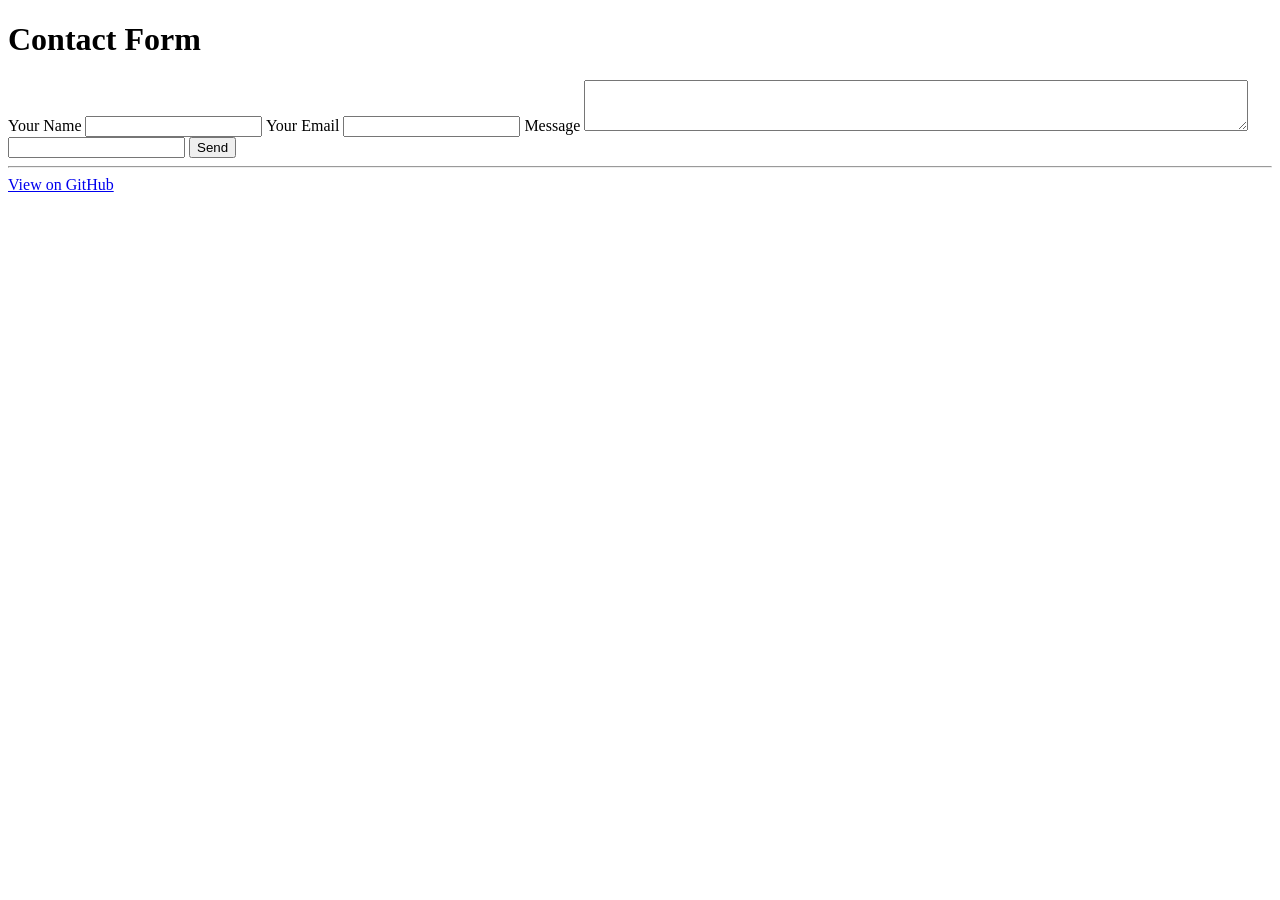
==== www/index.html @ c46f7b31 "Uploaded initial files" ====
<!DOCTYPE html>
<html lang=en>
<meta charset=utf-8>

<meta name=viewport content="width=device-width">

<title>Contact Form</title>

<link rel=stylesheet type=text/css href=/style.css>

<header>
  <h1>Contact Form</h1>
</header>

<main>
  <form autocomplete=off method=post action=/api/send-message>
    <label for=name>Your Name</label>
    <input type=text id=name name=name autocomplete=off>

    <label for=address>Your Email</label>
    <input type=text id=address name=email autocomplete=off>

    <label for=message>Message</label>
    <textarea id=message name=message autocomplete=off cols=80 rows=3></textarea>

    <input type=text id=email name=email autocomplete=one-time-code>

    <button>Send</button>
  </form>
  <hr>
</main>

<footer>
  <a href=https://github.com/jb-23/azure-swa-contact-form>View on GitHub</a>
</footer>
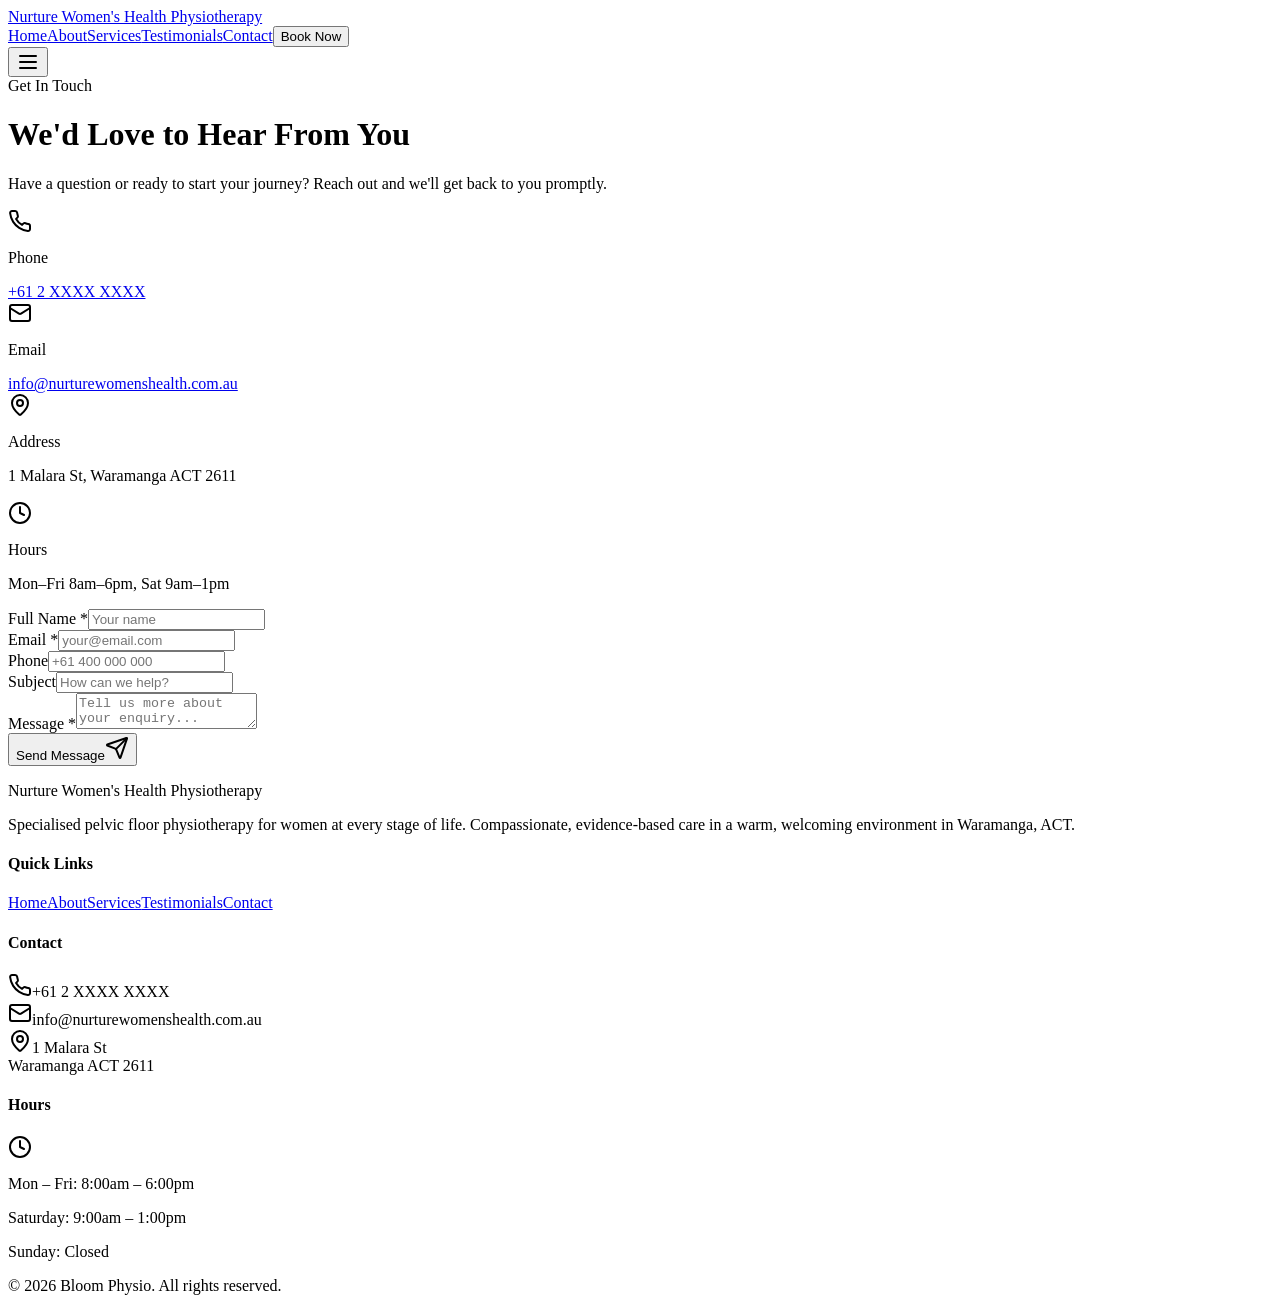
==== commit 2b153e6f: "Added new css" ====
--- a/www/index.html
+++ b/www/index.html
@@ -1,35 +1,282 @@
-<!DOCTYPE html>
-<html lang=en>
-<meta charset=utf-8>
-
-<meta name=viewport content="width=device-width">
-
-<title>Contact Form</title>
-
-<link rel=stylesheet type=text/css href=/style.css>
-
-<header>
-  <h1>Contact Form</h1>
-</header>
-
-<main>
-  <form autocomplete=off method=post action=/api/send-message>
-    <label for=name>Your Name</label>
-    <input type=text id=name name=name autocomplete=off>
-
-    <label for=address>Your Email</label>
-    <input type=text id=address name=email autocomplete=off>
-
-    <label for=message>Message</label>
-    <textarea id=message name=message autocomplete=off cols=80 rows=3></textarea>
-
-    <input type=text id=email name=email autocomplete=one-time-code>
-
-    <button>Send</button>
-  </form>
-  <hr>
-</main>
-
-<footer>
-  <a href=https://github.com/jb-23/azure-swa-contact-form>View on GitHub</a>
-</footer>
+<html lang="en">
+
+<head>
+    <meta charset="utf-8">    
+    <title>
+        Contact | Nurture Womens Health Physiotherapy
+    </title>
+    <meta content="Empowering women through specialized pelvic floor rehabilitation and holistic wellness care."
+        name="description">
+    <meta content="Empowering women through specialized pelvic floor rehabilitation and holistic wellness care."
+        name="description">
+    <meta content="Nurture Womens Health Physiotherapy">
+    <meta content="Empowering women through specialized pelvic floor rehabilitation and holistic wellness care.">        
+    <meta content="Nurture Womens Health Physiotherapy">
+    <meta content="Nurture Womens Health Physiotherapy">
+    <meta content="Empowering women through specialized pelvic floor rehabilitation and holistic wellness care." name="twitter:description">    
+    <meta content="summary_large_image" name="twitter:card">
+    <meta content="https://www.nurturewomenshealth.com.au" name="twitter:url">
+    <meta content="yes" name="mobile-web-app-capable">
+    <meta content="black" name="apple-mobile-web-app-status-bar-style">
+    <meta content="Nurture Womens Health Physiotherapy" name="apple-mobile-web-app-title">
+    <link href="assets/css/style.css" rel="stylesheet">
+</head>
+
+<body>
+    <div id="root">
+        <div class="min-h-screen flex flex-col">
+            <nav class="fixed top-0 left-0 right-0 z-50 bg-background/80 backdrop-blur-lg border-b border-border/50">
+                <div class="max-w-7xl mx-auto px-6 lg:px-8">
+                    <div class="flex items-center justify-between h-16 lg:h-20"><a class="flex items-center gap-2"
+                            href="index.html">
+                            <div class="w-8 h-8 rounded-full bg-primary/20 flex items-center justify-center">
+                                <div class="w-4 h-4 rounded-full bg-primary"></div>
+                            </div><span class="font-playfair text-xl font-semibold text-foreground">Nurture Women's
+                                Health Physiotherapy</span>
+                        </a>
+                        <div class="hidden lg:flex items-center gap-8"><a
+                                class="text-sm font-medium transition-colors hover:text-primary text-muted-foreground"
+                                href="index.html">Home</a><a
+                                class="text-sm font-medium transition-colors hover:text-primary text-muted-foreground"
+                                href="About.html">About</a><a
+                                class="text-sm font-medium transition-colors hover:text-primary text-muted-foreground"
+                                href="Services.html">Services</a><a
+                                class="text-sm font-medium transition-colors hover:text-primary text-muted-foreground"
+                                href="Testimonials.html">Testimonials</a><a
+                                class="text-sm font-medium transition-colors hover:text-primary text-muted-foreground"
+                                href="Contact.html">Contact</a><a href="BookAppointment.html"><button
+                                    class="inline-flex items-center justify-center gap-2 whitespace-nowrap text-sm font-medium transition-colors focus-visible:outline-none focus-visible:ring-1 focus-visible:ring-ring disabled:pointer-events-none disabled:opacity-50 [&amp;_svg]:pointer-events-none [&amp;_svg]:size-4 [&amp;_svg]:shrink-0 shadow h-9 py-2 bg-primary hover:bg-primary/90 text-primary-foreground rounded-full px-6">Book
+                                    Now</button></a></div><button class="lg:hidden p-2 text-foreground"><svg
+                                xmlns="http://www.w3.org/2000/svg" width="24" height="24" viewBox="0 0 24 24"
+                                fill="none" stroke="currentColor" stroke-width="2" stroke-linecap="round"
+                                stroke-linejoin="round" class="lucide lucide-menu w-5 h-5">
+                                <line x1="4" x2="20" y1="12" y2="12"></line>
+                                <line x1="4" x2="20" y1="6" y2="6"></line>
+                                <line x1="4" x2="20" y1="18" y2="18"></line>
+                            </svg></button>
+                    </div>
+                </div>
+            </nav>
+            <main class="flex-1 pt-16 lg:pt-20">
+                <div class="py-20 lg:py-28">
+                    <div class="max-w-7xl mx-auto px-6 lg:px-8">
+                        <div class="text-center mb-16 max-w-2xl mx-auto" style="opacity: 1; transform: none;"><span
+                                class="text-primary text-sm font-medium tracking-wider uppercase">Get In Touch</span>
+                            <h1 class="font-playfair text-3xl lg:text-5xl font-semibold text-foreground mt-3 mb-4">We'd
+                                Love to Hear From You</h1>
+                            <p class="text-muted-foreground text-lg">Have a question or ready to start your journey?
+                                Reach out and we'll get back to you promptly.</p>
+                        </div>
+                        <div class="grid grid-cols-1 lg:grid-cols-5 gap-12">
+                            <div class="lg:col-span-2 space-y-6" style="opacity: 1; transform: none;">
+                                <div class="flex items-start gap-4 p-4 rounded-xl bg-card border border-border/50">
+                                    <div
+                                        class="w-10 h-10 rounded-lg bg-primary/10 flex items-center justify-center shrink-0">
+                                        <svg xmlns="http://www.w3.org/2000/svg" width="24" height="24"
+                                            viewBox="0 0 24 24" fill="none" stroke="currentColor" stroke-width="2"
+                                            stroke-linecap="round" stroke-linejoin="round"
+                                            class="lucide lucide-phone w-5 h-5 text-primary">
+                                            <path
+                                                d="M22 16.92v3a2 2 0 0 1-2.18 2 19.79 19.79 0 0 1-8.63-3.07 19.5 19.5 0 0 1-6-6 19.79 19.79 0 0 1-3.07-8.67A2 2 0 0 1 4.11 2h3a2 2 0 0 1 2 1.72 12.84 12.84 0 0 0 .7 2.81 2 2 0 0 1-.45 2.11L8.09 9.91a16 16 0 0 0 6 6l1.27-1.27a2 2 0 0 1 2.11-.45 12.84 12.84 0 0 0 2.81.7A2 2 0 0 1 22 16.92z">
+                                            </path>
+                                        </svg></div>
+                                    <div>
+                                        <p class="text-sm font-medium text-foreground">Phone</p><a
+                                            href="tel:+612XXXXXXXX"
+                                            class="text-sm text-muted-foreground hover:text-primary transition-colors">+61
+                                            2 XXXX XXXX</a>
+                                    </div>
+                                </div>
+                                <div class="flex items-start gap-4 p-4 rounded-xl bg-card border border-border/50">
+                                    <div
+                                        class="w-10 h-10 rounded-lg bg-primary/10 flex items-center justify-center shrink-0">
+                                        <svg xmlns="http://www.w3.org/2000/svg" width="24" height="24"
+                                            viewBox="0 0 24 24" fill="none" stroke="currentColor" stroke-width="2"
+                                            stroke-linecap="round" stroke-linejoin="round"
+                                            class="lucide lucide-mail w-5 h-5 text-primary">
+                                            <rect width="20" height="16" x="2" y="4" rx="2"></rect>
+                                            <path d="m22 7-8.97 5.7a1.94 1.94 0 0 1-2.06 0L2 7"></path>
+                                        </svg></div>
+                                    <div>
+                                        <p class="text-sm font-medium text-foreground">Email</p><a
+                                            href="mailto:info@nurturewomenshealth.com.au"
+                                            class="text-sm text-muted-foreground hover:text-primary transition-colors">info@nurturewomenshealth.com.au</a>
+                                    </div>
+                                </div>
+                                <div class="flex items-start gap-4 p-4 rounded-xl bg-card border border-border/50">
+                                    <div
+                                        class="w-10 h-10 rounded-lg bg-primary/10 flex items-center justify-center shrink-0">
+                                        <svg xmlns="http://www.w3.org/2000/svg" width="24" height="24"
+                                            viewBox="0 0 24 24" fill="none" stroke="currentColor" stroke-width="2"
+                                            stroke-linecap="round" stroke-linejoin="round"
+                                            class="lucide lucide-map-pin w-5 h-5 text-primary">
+                                            <path
+                                                d="M20 10c0 4.993-5.539 10.193-7.399 11.799a1 1 0 0 1-1.202 0C9.539 20.193 4 14.993 4 10a8 8 0 0 1 16 0">
+                                            </path>
+                                            <circle cx="12" cy="10" r="3"></circle>
+                                        </svg></div>
+                                    <div>
+                                        <p class="text-sm font-medium text-foreground">Address</p>
+                                        <p class="text-sm text-muted-foreground">1 Malara St, Waramanga ACT 2611</p>
+                                    </div>
+                                </div>
+                                <div class="flex items-start gap-4 p-4 rounded-xl bg-card border border-border/50">
+                                    <div
+                                        class="w-10 h-10 rounded-lg bg-primary/10 flex items-center justify-center shrink-0">
+                                        <svg xmlns="http://www.w3.org/2000/svg" width="24" height="24"
+                                            viewBox="0 0 24 24" fill="none" stroke="currentColor" stroke-width="2"
+                                            stroke-linecap="round" stroke-linejoin="round"
+                                            class="lucide lucide-clock w-5 h-5 text-primary">
+                                            <circle cx="12" cy="12" r="10"></circle>
+                                            <polyline points="12 6 12 12 16 14"></polyline>
+                                        </svg></div>
+                                    <div>
+                                        <p class="text-sm font-medium text-foreground">Hours</p>
+                                        <p class="text-sm text-muted-foreground">Mon–Fri 8am–6pm, Sat 9am–1pm</p>
+                                    </div>
+                                </div>
+                            </div>
+                            <div class="lg:col-span-3" style="opacity: 1; transform: none;">
+                                <form method=post action=/api/send-message class="bg-card rounded-2xl p-8 lg:p-10 border border-border/50 shadow-sm space-y-6">
+                                    <div class="grid grid-cols-1 md:grid-cols-2 gap-6">
+                                        <div class="space-y-2"><label
+                                                class="text-sm font-medium leading-none peer-disabled:cursor-not-allowed peer-disabled:opacity-70"
+                                                for="name">Full Name *</label><input
+                                                class="flex h-9 w-full rounded-md border border-input bg-transparent px-3 py-1 text-base shadow-sm transition-colors file:border-0 file:bg-transparent file:text-sm file:font-medium file:text-foreground placeholder:text-muted-foreground focus-visible:outline-none focus-visible:ring-1 focus-visible:ring-ring disabled:cursor-not-allowed disabled:opacity-50 md:text-sm"
+                                                id="name" placeholder="Your name" required="" value=""></div>
+                                        <div class="space-y-2"><label
+                                                class="text-sm font-medium leading-none peer-disabled:cursor-not-allowed peer-disabled:opacity-70"
+                                                for="email">Email *</label><input type="email"
+                                                class="flex h-9 w-full rounded-md border border-input bg-transparent px-3 py-1 text-base shadow-sm transition-colors file:border-0 file:bg-transparent file:text-sm file:font-medium file:text-foreground placeholder:text-muted-foreground focus-visible:outline-none focus-visible:ring-1 focus-visible:ring-ring disabled:cursor-not-allowed disabled:opacity-50 md:text-sm"
+                                                id="email" placeholder="your@email.com" required="" value=""></div>
+                                        <div class="space-y-2"><label
+                                                class="text-sm font-medium leading-none peer-disabled:cursor-not-allowed peer-disabled:opacity-70"
+                                                for="phone">Phone</label><input type="tel"
+                                                class="flex h-9 w-full rounded-md border border-input bg-transparent px-3 py-1 text-base shadow-sm transition-colors file:border-0 file:bg-transparent file:text-sm file:font-medium file:text-foreground placeholder:text-muted-foreground focus-visible:outline-none focus-visible:ring-1 focus-visible:ring-ring disabled:cursor-not-allowed disabled:opacity-50 md:text-sm"
+                                                id="phone" placeholder="+61 400 000 000" value=""></div>
+                                        <div class="space-y-2"><label
+                                                class="text-sm font-medium leading-none peer-disabled:cursor-not-allowed peer-disabled:opacity-70"
+                                                for="subject">Subject</label><input
+                                                class="flex h-9 w-full rounded-md border border-input bg-transparent px-3 py-1 text-base shadow-sm transition-colors file:border-0 file:bg-transparent file:text-sm file:font-medium file:text-foreground placeholder:text-muted-foreground focus-visible:outline-none focus-visible:ring-1 focus-visible:ring-ring disabled:cursor-not-allowed disabled:opacity-50 md:text-sm"
+                                                id="subject" placeholder="How can we help?" value=""></div>
+                                    </div>
+                                    <div class="space-y-2"><label
+                                            class="text-sm font-medium leading-none peer-disabled:cursor-not-allowed peer-disabled:opacity-70"
+                                            for="message">Message *</label><textarea
+                                            class="flex min-h-[60px] w-full rounded-md border border-input bg-transparent px-3 py-2 text-base shadow-sm placeholder:text-muted-foreground focus-visible:outline-none focus-visible:ring-1 focus-visible:ring-ring disabled:cursor-not-allowed disabled:opacity-50 md:text-sm h-32"
+                                            id="message" placeholder="Tell us more about your enquiry..."
+                                            required=""></textarea></div><button
+                                        class="inline-flex items-center justify-center whitespace-nowrap text-sm font-medium transition-colors focus-visible:outline-none focus-visible:ring-1 focus-visible:ring-ring disabled:pointer-events-none disabled:opacity-50 [&amp;_svg]:pointer-events-none [&amp;_svg]:size-4 [&amp;_svg]:shrink-0 shadow h-10 px-8 w-full bg-primary hover:bg-primary/90 text-primary-foreground rounded-full gap-2"
+                                        type="submit">Send Message<svg xmlns="http://www.w3.org/2000/svg" width="24"
+                                            height="24" viewBox="0 0 24 24" fill="none" stroke="currentColor"
+                                            stroke-width="2" stroke-linecap="round" stroke-linejoin="round"
+                                            class="lucide lucide-send w-4 h-4">
+                                            <path
+                                                d="M14.536 21.686a.5.5 0 0 0 .937-.024l6.5-19a.496.496 0 0 0-.635-.635l-19 6.5a.5.5 0 0 0-.024.937l7.93 3.18a2 2 0 0 1 1.112 1.11z">
+                                            </path>
+                                            <path d="m21.854 2.147-10.94 10.939"></path>
+                                        </svg></button>
+                                </form>
+                            </div>
+                        </div>
+                    </div>
+                </div>
+                <script src="app.js"></script>
+            </main>
+            <footer class="bg-foreground text-background">
+                <div class="max-w-7xl mx-auto px-6 lg:px-8 py-16">
+                    <div class="grid grid-cols-1 md:grid-cols-2 lg:grid-cols-4 gap-10">
+                        <div>
+                            <div class="flex items-center gap-2 mb-4">
+                                <div class="w-8 h-8 rounded-full bg-primary/30 flex items-center justify-center">
+                                    <div class="w-4 h-4 rounded-full bg-primary"></div>
+                                </div><span class="font-playfair text-xl font-semibold">Nurture Women's Health
+                                    Physiotherapy</span>
+                            </div>
+                            <p class="text-background/60 text-sm leading-relaxed">Specialised pelvic floor physiotherapy
+                                for women at every stage of life. Compassionate, evidence-based care in a warm,
+                                welcoming environment in Waramanga, ACT.</p>
+                        </div>
+                        <div>
+                            <h4 class="font-semibold mb-4 text-sm uppercase tracking-wider">Quick Links</h4>
+                            <div class="space-y-2"><a
+                                    class="block text-sm text-background/60 hover:text-primary transition-colors"
+                                    href="index.html">Home</a><a
+                                    class="block text-sm text-background/60 hover:text-primary transition-colors"
+                                    href="About.html">About</a><a
+                                    class="block text-sm text-background/60 hover:text-primary transition-colors"
+                                    href="Services.html">Services</a><a
+                                    class="block text-sm text-background/60 hover:text-primary transition-colors"
+                                    href="Testimonials.html">Testimonials</a><a
+                                    class="block text-sm text-background/60 hover:text-primary transition-colors"
+                                    href="Contact.html">Contact</a></div>
+                        </div>
+                        <div>
+                            <h4 class="font-semibold mb-4 text-sm uppercase tracking-wider">Contact</h4>
+                            <div class="space-y-3">
+                                <div class="flex items-start gap-3"><svg xmlns="http://www.w3.org/2000/svg" width="24"
+                                        height="24" viewBox="0 0 24 24" fill="none" stroke="currentColor"
+                                        stroke-width="2" stroke-linecap="round" stroke-linejoin="round"
+                                        class="lucide lucide-phone w-4 h-4 text-primary mt-0.5">
+                                        <path
+                                            d="M22 16.92v3a2 2 0 0 1-2.18 2 19.79 19.79 0 0 1-8.63-3.07 19.5 19.5 0 0 1-6-6 19.79 19.79 0 0 1-3.07-8.67A2 2 0 0 1 4.11 2h3a2 2 0 0 1 2 1.72 12.84 12.84 0 0 0 .7 2.81 2 2 0 0 1-.45 2.11L8.09 9.91a16 16 0 0 0 6 6l1.27-1.27a2 2 0 0 1 2.11-.45 12.84 12.84 0 0 0 2.81.7A2 2 0 0 1 22 16.92z">
+                                        </path>
+                                    </svg><span class="text-sm text-background/60">+61 2 XXXX XXXX</span></div>
+                                <div class="flex items-start gap-3"><svg xmlns="http://www.w3.org/2000/svg" width="24"
+                                        height="24" viewBox="0 0 24 24" fill="none" stroke="currentColor"
+                                        stroke-width="2" stroke-linecap="round" stroke-linejoin="round"
+                                        class="lucide lucide-mail w-4 h-4 text-primary mt-0.5">
+                                        <rect width="20" height="16" x="2" y="4" rx="2"></rect>
+                                        <path d="m22 7-8.97 5.7a1.94 1.94 0 0 1-2.06 0L2 7"></path>
+                                    </svg><span
+                                        class="text-sm text-background/60">info@nurturewomenshealth.com.au</span></div>
+                                <div class="flex items-start gap-3"><svg xmlns="http://www.w3.org/2000/svg" width="24"
+                                        height="24" viewBox="0 0 24 24" fill="none" stroke="currentColor"
+                                        stroke-width="2" stroke-linecap="round" stroke-linejoin="round"
+                                        class="lucide lucide-map-pin w-4 h-4 text-primary mt-0.5">
+                                        <path
+                                            d="M20 10c0 4.993-5.539 10.193-7.399 11.799a1 1 0 0 1-1.202 0C9.539 20.193 4 14.993 4 10a8 8 0 0 1 16 0">
+                                        </path>
+                                        <circle cx="12" cy="10" r="3"></circle>
+                                    </svg><span class="text-sm text-background/60">1 Malara St<br>Waramanga ACT
+                                        2611</span></div>
+                            </div>
+                        </div>
+                        <div>
+                            <h4 class="font-semibold mb-4 text-sm uppercase tracking-wider">Hours</h4>
+                            <div class="space-y-2">
+                                <div class="flex items-start gap-3"><svg xmlns="http://www.w3.org/2000/svg" width="24"
+                                        height="24" viewBox="0 0 24 24" fill="none" stroke="currentColor"
+                                        stroke-width="2" stroke-linecap="round" stroke-linejoin="round"
+                                        class="lucide lucide-clock w-4 h-4 text-primary mt-0.5">
+                                        <circle cx="12" cy="12" r="10"></circle>
+                                        <polyline points="12 6 12 12 16 14"></polyline>
+                                    </svg>
+                                    <div class="text-sm text-background/60">
+                                        <p>Mon – Fri: 8:00am – 6:00pm</p>
+                                        <p>Saturday: 9:00am – 1:00pm</p>
+                                        <p>Sunday: Closed</p>
+                                    </div>
+                                </div>
+                            </div>
+                        </div>
+                    </div>
+                    <div class="border-t border-background/10 mt-12 pt-8 text-center">
+                        <p class="text-sm text-background/40">© 2026 Bloom Physio. All rights reserved.</p>
+                    </div>
+                </div>
+            </footer>
+        </div>
+        <div
+            class="fixed top-0 z-[100] flex max-h-screen w-full flex-col-reverse p-4 sm:bottom-0 sm:right-0 sm:top-auto sm:flex-col md:max-w-[420px]">
+            <div
+                class="fixed top-0 z-[100] flex max-h-screen w-full flex-col-reverse p-4 sm:bottom-0 sm:right-0 sm:top-auto sm:flex-col md:max-w-[420px]">
+            </div>
+        </div>
+    </div>
+
+
+    
+</body>
+
+</html>
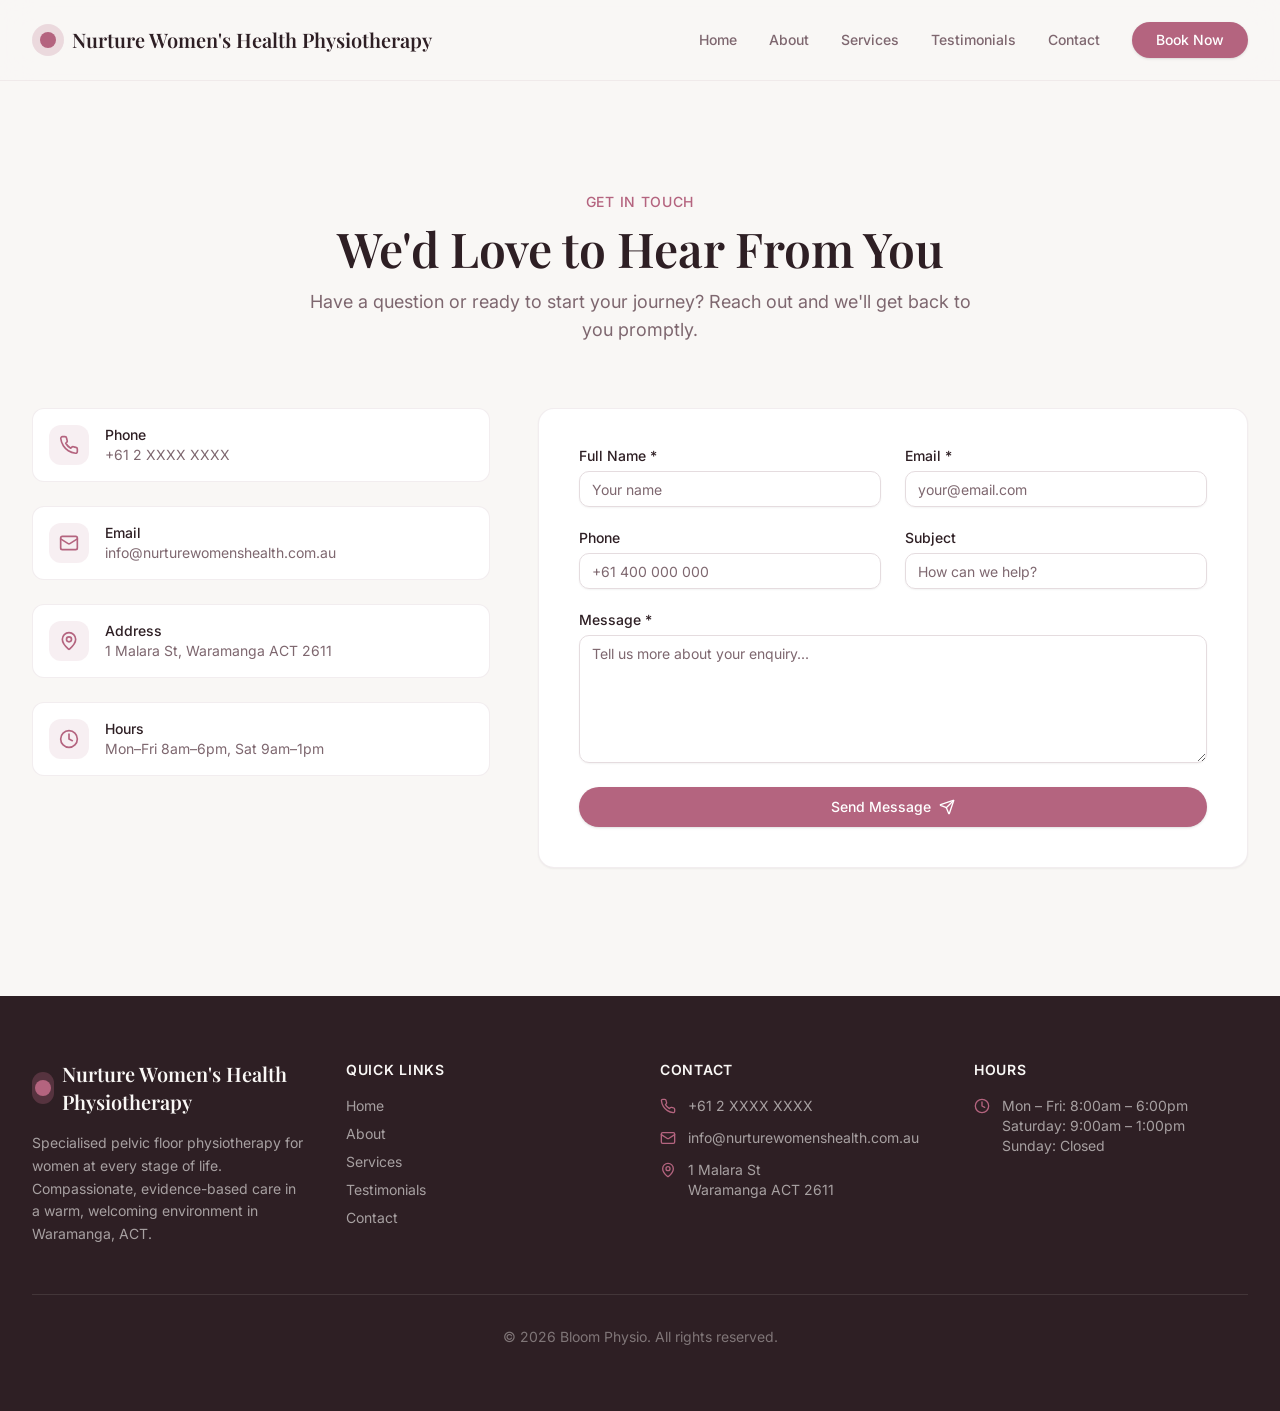
==== commit 7d9c8dec: "CSS upload" ====
--- a/www/index.html
+++ b/www/index.html
@@ -19,7 +19,7 @@
     <meta content="yes" name="mobile-web-app-capable">
     <meta content="black" name="apple-mobile-web-app-status-bar-style">
     <meta content="Nurture Womens Health Physiotherapy" name="apple-mobile-web-app-title">
-    <link href="assets/css/style.css" rel="stylesheet">
+    <link href="css/style.css" rel="stylesheet">
 </head>
 
 <body>
@@ -134,7 +134,7 @@
                                         <p class="text-sm font-medium text-foreground">Hours</p>
                                         <p class="text-sm text-muted-foreground">Mon–Fri 8am–6pm, Sat 9am–1pm</p>
                                     </div>
-                                </div>
+                                </div> 
                             </div>
                             <div class="lg:col-span-3" style="opacity: 1; transform: none;">
                                 <form method=post action=/api/send-message class="bg-card rounded-2xl p-8 lg:p-10 border border-border/50 shadow-sm space-y-6">
--- a/www/css/style.css
+++ b/www/css/style.css
@@ -0,0 +1,3668 @@
+@import"https://fonts.googleapis.com/css2?family=Inter:wght@300;400;500;600;700&family=Playfair+Display:ital,wght@0,400;0,500;0,600;0,700;1,400;1,500&display=swap";*,:before,:after {
+    --tw-border-spacing-x: 0;
+    --tw-border-spacing-y: 0;
+    --tw-translate-x: 0;
+    --tw-translate-y: 0;
+    --tw-rotate: 0;
+    --tw-skew-x: 0;
+    --tw-skew-y: 0;
+    --tw-scale-x: 1;
+    --tw-scale-y: 1;
+    --tw-pan-x: ;
+    --tw-pan-y: ;
+    --tw-pinch-zoom: ;
+    --tw-scroll-snap-strictness: proximity;
+    --tw-gradient-from-position: ;
+    --tw-gradient-via-position: ;
+    --tw-gradient-to-position: ;
+    --tw-ordinal: ;
+    --tw-slashed-zero: ;
+    --tw-numeric-figure: ;
+    --tw-numeric-spacing: ;
+    --tw-numeric-fraction: ;
+    --tw-ring-inset: ;
+    --tw-ring-offset-width: 0px;
+    --tw-ring-offset-color: #fff;
+    --tw-ring-color: rgb(59 130 246 / .5);
+    --tw-ring-offset-shadow: 0 0 #0000;
+    --tw-ring-shadow: 0 0 #0000;
+    --tw-shadow: 0 0 #0000;
+    --tw-shadow-colored: 0 0 #0000;
+    --tw-blur: ;
+    --tw-brightness: ;
+    --tw-contrast: ;
+    --tw-grayscale: ;
+    --tw-hue-rotate: ;
+    --tw-invert: ;
+    --tw-saturate: ;
+    --tw-sepia: ;
+    --tw-drop-shadow: ;
+    --tw-backdrop-blur: ;
+    --tw-backdrop-brightness: ;
+    --tw-backdrop-contrast: ;
+    --tw-backdrop-grayscale: ;
+    --tw-backdrop-hue-rotate: ;
+    --tw-backdrop-invert: ;
+    --tw-backdrop-opacity: ;
+    --tw-backdrop-saturate: ;
+    --tw-backdrop-sepia: ;
+    --tw-contain-size: ;
+    --tw-contain-layout: ;
+    --tw-contain-paint: ;
+    --tw-contain-style:
+}
+
+::backdrop {
+    --tw-border-spacing-x: 0;
+    --tw-border-spacing-y: 0;
+    --tw-translate-x: 0;
+    --tw-translate-y: 0;
+    --tw-rotate: 0;
+    --tw-skew-x: 0;
+    --tw-skew-y: 0;
+    --tw-scale-x: 1;
+    --tw-scale-y: 1;
+    --tw-pan-x: ;
+    --tw-pan-y: ;
+    --tw-pinch-zoom: ;
+    --tw-scroll-snap-strictness: proximity;
+    --tw-gradient-from-position: ;
+    --tw-gradient-via-position: ;
+    --tw-gradient-to-position: ;
+    --tw-ordinal: ;
+    --tw-slashed-zero: ;
+    --tw-numeric-figure: ;
+    --tw-numeric-spacing: ;
+    --tw-numeric-fraction: ;
+    --tw-ring-inset: ;
+    --tw-ring-offset-width: 0px;
+    --tw-ring-offset-color: #fff;
+    --tw-ring-color: rgb(59 130 246 / .5);
+    --tw-ring-offset-shadow: 0 0 #0000;
+    --tw-ring-shadow: 0 0 #0000;
+    --tw-shadow: 0 0 #0000;
+    --tw-shadow-colored: 0 0 #0000;
+    --tw-blur: ;
+    --tw-brightness: ;
+    --tw-contrast: ;
+    --tw-grayscale: ;
+    --tw-hue-rotate: ;
+    --tw-invert: ;
+    --tw-saturate: ;
+    --tw-sepia: ;
+    --tw-drop-shadow: ;
+    --tw-backdrop-blur: ;
+    --tw-backdrop-brightness: ;
+    --tw-backdrop-contrast: ;
+    --tw-backdrop-grayscale: ;
+    --tw-backdrop-hue-rotate: ;
+    --tw-backdrop-invert: ;
+    --tw-backdrop-opacity: ;
+    --tw-backdrop-saturate: ;
+    --tw-backdrop-sepia: ;
+    --tw-contain-size: ;
+    --tw-contain-layout: ;
+    --tw-contain-paint: ;
+    --tw-contain-style:
+}
+
+*,:before,:after {
+    box-sizing: border-box;
+    border-width: 0;
+    border-style: solid;
+    border-color: #e5e7eb
+}
+
+:before,:after {
+    --tw-content: ""
+}
+
+html,:host {
+    line-height: 1.5;
+    -webkit-text-size-adjust: 100%;
+    -moz-tab-size: 4;
+    -o-tab-size: 4;
+    tab-size: 4;
+    font-family: ui-sans-serif,system-ui,sans-serif,"Apple Color Emoji","Segoe UI Emoji",Segoe UI Symbol,"Noto Color Emoji";
+    font-feature-settings: normal;
+    font-variation-settings: normal;
+    -webkit-tap-highlight-color: transparent
+}
+
+body {
+    margin: 0;
+    line-height: inherit
+}
+
+hr {
+    height: 0;
+    color: inherit;
+    border-top-width: 1px
+}
+
+abbr:where([title]) {
+    -webkit-text-decoration: underline dotted;
+    text-decoration: underline dotted
+}
+
+h1,h2,h3,h4,h5,h6 {
+    font-size: inherit;
+    font-weight: inherit
+}
+
+a {
+    color: inherit;
+    text-decoration: inherit
+}
+
+b,strong {
+    font-weight: bolder
+}
+
+code,kbd,samp,pre {
+    font-family: ui-monospace,SFMono-Regular,Menlo,Monaco,Consolas,Liberation Mono,Courier New,monospace;
+    font-feature-settings: normal;
+    font-variation-settings: normal;
+    font-size: 1em
+}
+
+small {
+    font-size: 80%
+}
+
+sub,sup {
+    font-size: 75%;
+    line-height: 0;
+    position: relative;
+    vertical-align: baseline
+}
+
+sub {
+    bottom: -.25em
+}
+
+sup {
+    top: -.5em
+}
+
+table {
+    text-indent: 0;
+    border-color: inherit;
+    border-collapse: collapse
+}
+
+button,input,optgroup,select,textarea {
+    font-family: inherit;
+    font-feature-settings: inherit;
+    font-variation-settings: inherit;
+    font-size: 100%;
+    font-weight: inherit;
+    line-height: inherit;
+    letter-spacing: inherit;
+    color: inherit;
+    margin: 0;
+    padding: 0
+}
+
+button,select {
+    text-transform: none
+}
+
+button,input:where([type=button]),input:where([type=reset]),input:where([type=submit]) {
+    -webkit-appearance: button;
+    background-color: transparent;
+    background-image: none
+}
+
+:-moz-focusring {
+    outline: auto
+}
+
+:-moz-ui-invalid {
+    box-shadow: none
+}
+
+progress {
+    vertical-align: baseline
+}
+
+::-webkit-inner-spin-button,::-webkit-outer-spin-button {
+    height: auto
+}
+
+[type=search] {
+    -webkit-appearance: textfield;
+    outline-offset: -2px
+}
+
+::-webkit-search-decoration {
+    -webkit-appearance: none
+}
+
+::-webkit-file-upload-button {
+    -webkit-appearance: button;
+    font: inherit
+}
+
+summary {
+    display: list-item
+}
+
+blockquote,dl,dd,h1,h2,h3,h4,h5,h6,hr,figure,p,pre {
+    margin: 0
+}
+
+fieldset {
+    margin: 0;
+    padding: 0
+}
+
+legend {
+    padding: 0
+}
+
+ol,ul,menu {
+    list-style: none;
+    margin: 0;
+    padding: 0
+}
+
+dialog {
+    padding: 0
+}
+
+textarea {
+    resize: vertical
+}
+
+input::-moz-placeholder,textarea::-moz-placeholder {
+    opacity: 1;
+    color: #9ca3af
+}
+
+input::placeholder,textarea::placeholder {
+    opacity: 1;
+    color: #9ca3af
+}
+
+button,[role=button] {
+    cursor: pointer
+}
+
+:disabled {
+    cursor: default
+}
+
+img,svg,video,canvas,audio,iframe,embed,object {
+    display: block;
+    vertical-align: middle
+}
+
+img,video {
+    max-width: 100%;
+    height: auto
+}
+
+[hidden]:where(:not([hidden=until-found])) {
+    display: none
+}
+
+:root {
+    --font-inter: "Inter", sans-serif;
+    --font-playfair: "Playfair Display", serif;
+    --background: 30 25% 97%;
+    --foreground: 340 20% 15%;
+    --card: 0 0% 100%;
+    --card-foreground: 340 20% 15%;
+    --popover: 0 0% 100%;
+    --popover-foreground: 340 20% 15%;
+    --primary: 340 35% 55%;
+    --primary-foreground: 0 0% 100%;
+    --secondary: 150 20% 90%;
+    --secondary-foreground: 150 25% 30%;
+    --muted: 30 15% 93%;
+    --muted-foreground: 340 10% 45%;
+    --accent: 150 20% 85%;
+    --accent-foreground: 150 30% 25%;
+    --destructive: 0 84.2% 60.2%;
+    --destructive-foreground: 0 0% 98%;
+    --border: 340 15% 88%;
+    --input: 340 15% 88%;
+    --ring: 340 35% 55%;
+    --chart-1: 340 35% 55%;
+    --chart-2: 150 25% 50%;
+    --chart-3: 30 40% 60%;
+    --chart-4: 280 20% 60%;
+    --chart-5: 200 25% 55%;
+    --radius: .75rem;
+    --sidebar-background: 0 0% 98%;
+    --sidebar-foreground: 240 5.3% 26.1%;
+    --sidebar-primary: 340 35% 55%;
+    --sidebar-primary-foreground: 0 0% 98%;
+    --sidebar-accent: 150 20% 90%;
+    --sidebar-accent-foreground: 150 30% 25%;
+    --sidebar-border: 340 15% 88%;
+    --sidebar-ring: 340 35% 55%
+}
+
+.dark {
+    --background: 340 15% 8%;
+    --foreground: 30 20% 95%;
+    --card: 340 15% 12%;
+    --card-foreground: 30 20% 95%;
+    --popover: 340 15% 12%;
+    --popover-foreground: 30 20% 95%;
+    --primary: 340 35% 60%;
+    --primary-foreground: 0 0% 100%;
+    --secondary: 150 15% 18%;
+    --secondary-foreground: 150 20% 85%;
+    --muted: 340 10% 18%;
+    --muted-foreground: 340 10% 60%;
+    --accent: 150 15% 20%;
+    --accent-foreground: 150 20% 85%;
+    --destructive: 0 62.8% 30.6%;
+    --destructive-foreground: 0 0% 98%;
+    --border: 340 10% 20%;
+    --input: 340 10% 20%;
+    --ring: 340 35% 60%;
+    --chart-1: 220 70% 50%;
+    --chart-2: 160 60% 45%;
+    --chart-3: 30 80% 55%;
+    --chart-4: 280 65% 60%;
+    --chart-5: 340 75% 55%;
+    --sidebar-background: 340 15% 10%;
+    --sidebar-foreground: 30 20% 90%;
+    --sidebar-primary: 340 35% 60%;
+    --sidebar-primary-foreground: 0 0% 100%;
+    --sidebar-accent: 150 15% 18%;
+    --sidebar-accent-foreground: 150 20% 85%;
+    --sidebar-border: 340 10% 20%;
+    --sidebar-ring: 340 35% 55%
+}
+
+* {
+    border-color: hsl(var(--border));
+    outline-color: hsl(var(--ring) / .5)
+}
+
+body {
+    background-color: hsl(var(--background));
+    font-family: var(--font-inter);
+    color: hsl(var(--foreground))
+}
+
+.sr-only {
+    position: absolute;
+    width: 1px;
+    height: 1px;
+    padding: 0;
+    margin: -1px;
+    overflow: hidden;
+    clip: rect(0,0,0,0);
+    white-space: nowrap;
+    border-width: 0
+}
+
+.pointer-events-none {
+    pointer-events: none
+}
+
+.pointer-events-auto {
+    pointer-events: auto
+}
+
+.visible {
+    visibility: visible
+}
+
+.invisible {
+    visibility: hidden
+}
+
+.fixed {
+    position: fixed
+}
+
+.absolute {
+    position: absolute
+}
+
+.relative {
+    position: relative
+}
+
+.inset-0 {
+    top: 0;
+    right: 0;
+    bottom: 0;
+    left: 0
+}
+
+.inset-x-0 {
+    left: 0;
+    right: 0
+}
+
+.inset-y-0 {
+    top: 0;
+    bottom: 0
+}
+
+.-bottom-12 {
+    bottom: -3rem
+}
+
+.-bottom-6 {
+    bottom: -1.5rem
+}
+
+.-left-12 {
+    left: -3rem
+}
+
+.-right-12 {
+    right: -3rem
+}
+
+.-right-6 {
+    right: -1.5rem
+}
+
+.-top-12 {
+    top: -3rem
+}
+
+.bottom-0 {
+    bottom: 0
+}
+
+.left-0 {
+    left: 0
+}
+
+.left-1 {
+    left: .25rem
+}
+
+.left-1\/2 {
+    left: 50%
+}
+
+.left-2 {
+    left: .5rem
+}
+
+.left-\[50\%\] {
+    left: 50%
+}
+
+.right-0 {
+    right: 0
+}
+
+.right-1 {
+    right: .25rem
+}
+
+.right-2 {
+    right: .5rem
+}
+
+.right-3 {
+    right: .75rem
+}
+
+.right-4 {
+    right: 1rem
+}
+
+.right-6 {
+    right: 1.5rem
+}
+
+.top-0 {
+    top: 0
+}
+
+.top-1\.5 {
+    top: .375rem
+}
+
+.top-1\/2 {
+    top: 50%
+}
+
+.top-2 {
+    top: .5rem
+}
+
+.top-3\.5 {
+    top: .875rem
+}
+
+.top-4 {
+    top: 1rem
+}
+
+.top-6 {
+    top: 1.5rem
+}
+
+.top-\[1px\] {
+    top: 1px
+}
+
+.top-\[50\%\] {
+    top: 50%
+}
+
+.top-\[60\%\] {
+    top: 60%
+}
+
+.top-full {
+    top: 100%
+}
+
+.z-10 {
+    z-index: 10
+}
+
+.z-20 {
+    z-index: 20
+}
+
+.z-50 {
+    z-index: 50
+}
+
+.z-\[100\] {
+    z-index: 100
+}
+
+.z-\[1\] {
+    z-index: 1
+}
+
+.-mx-1 {
+    margin-left: -.25rem;
+    margin-right: -.25rem
+}
+
+.mx-2 {
+    margin-left: .5rem;
+    margin-right: .5rem
+}
+
+.mx-3\.5 {
+    margin-left: .875rem;
+    margin-right: .875rem
+}
+
+.mx-auto {
+    margin-left: auto;
+    margin-right: auto
+}
+
+.my-0\.5 {
+    margin-top: .125rem;
+    margin-bottom: .125rem
+}
+
+.my-1 {
+    margin-top: .25rem;
+    margin-bottom: .25rem
+}
+
+.-ml-4 {
+    margin-left: -1rem
+}
+
+.-mt-4 {
+    margin-top: -1rem
+}
+
+.mb-1 {
+    margin-bottom: .25rem
+}
+
+.mb-10 {
+    margin-bottom: 2.5rem
+}
+
+.mb-12 {
+    margin-bottom: 3rem
+}
+
+.mb-16 {
+    margin-bottom: 4rem
+}
+
+.mb-2 {
+    margin-bottom: .5rem
+}
+
+.mb-3 {
+    margin-bottom: .75rem
+}
+
+.mb-4 {
+    margin-bottom: 1rem
+}
+
+.mb-5 {
+    margin-bottom: 1.25rem
+}
+
+.mb-6 {
+    margin-bottom: 1.5rem
+}
+
+.mb-8 {
+    margin-bottom: 2rem
+}
+
+.ml-1 {
+    margin-left: .25rem
+}
+
+.ml-auto {
+    margin-left: auto
+}
+
+.mr-2 {
+    margin-right: .5rem
+}
+
+.mt-0\.5 {
+    margin-top: .125rem
+}
+
+.mt-1\.5 {
+    margin-top: .375rem
+}
+
+.mt-12 {
+    margin-top: 3rem
+}
+
+.mt-2 {
+    margin-top: .5rem
+}
+
+.mt-24 {
+    margin-top: 6rem
+}
+
+.mt-3 {
+    margin-top: .75rem
+}
+
+.mt-4 {
+    margin-top: 1rem
+}
+
+.mt-8 {
+    margin-top: 2rem
+}
+
+.mt-auto {
+    margin-top: auto
+}
+
+.block {
+    display: block
+}
+
+.inline-block {
+    display: inline-block
+}
+
+.flex {
+    display: flex
+}
+
+.inline-flex {
+    display: inline-flex
+}
+
+.table {
+    display: table
+}
+
+.grid {
+    display: grid
+}
+
+.hidden {
+    display: none
+}
+
+.aspect-square {
+    aspect-ratio: 1 / 1
+}
+
+.aspect-video {
+    aspect-ratio: 16 / 9
+}
+
+.size-4 {
+    width: 1rem;
+    height: 1rem
+}
+
+.h-0\.5 {
+    height: .125rem
+}
+
+.h-1\.5 {
+    height: .375rem
+}
+
+.h-10 {
+    height: 2.5rem
+}
+
+.h-12 {
+    height: 3rem
+}
+
+.h-14 {
+    height: 3.5rem
+}
+
+.h-16 {
+    height: 4rem
+}
+
+.h-2 {
+    height: .5rem
+}
+
+.h-2\.5 {
+    height: .625rem
+}
+
+.h-24 {
+    height: 6rem
+}
+
+.h-3 {
+    height: .75rem
+}
+
+.h-3\.5 {
+    height: .875rem
+}
+
+.h-32 {
+    height: 8rem
+}
+
+.h-4 {
+    height: 1rem
+}
+
+.h-5 {
+    height: 1.25rem
+}
+
+.h-6 {
+    height: 1.5rem
+}
+
+.h-7 {
+    height: 1.75rem
+}
+
+.h-8 {
+    height: 2rem
+}
+
+.h-9 {
+    height: 2.25rem
+}
+
+.h-\[1px\] {
+    height: 1px
+}
+
+.h-\[var\(--radix-navigation-menu-viewport-height\)\] {
+    height: var(--radix-navigation-menu-viewport-height)
+}
+
+.h-\[var\(--radix-select-trigger-height\)\] {
+    height: var(--radix-select-trigger-height)
+}
+
+.h-auto {
+    height: auto
+}
+
+.h-full {
+    height: 100%
+}
+
+.h-px {
+    height: 1px
+}
+
+.h-svh {
+    height: 100svh
+}
+
+.max-h-96 {
+    max-height: 24rem
+}
+
+.max-h-\[300px\] {
+    max-height: 300px
+}
+
+.max-h-screen {
+    max-height: 100vh
+}
+
+.min-h-0 {
+    min-height: 0px
+}
+
+.min-h-\[60px\] {
+    min-height: 60px
+}
+
+.min-h-screen {
+    min-height: 100vh
+}
+
+.min-h-svh {
+    min-height: 100svh
+}
+
+.w-0 {
+    width: 0px
+}
+
+.w-1 {
+    width: .25rem
+}
+
+.w-1\.5 {
+    width: .375rem
+}
+
+.w-10 {
+    width: 2.5rem
+}
+
+.w-12 {
+    width: 3rem
+}
+
+.w-14 {
+    width: 3.5rem
+}
+
+.w-16 {
+    width: 4rem
+}
+
+.w-2 {
+    width: .5rem
+}
+
+.w-2\.5 {
+    width: .625rem
+}
+
+.w-3 {
+    width: .75rem
+}
+
+.w-3\.5 {
+    width: .875rem
+}
+
+.w-3\/4 {
+    width: 75%
+}
+
+.w-4 {
+    width: 1rem
+}
+
+.w-5 {
+    width: 1.25rem
+}
+
+.w-6 {
+    width: 1.5rem
+}
+
+.w-64 {
+    width: 16rem
+}
+
+.w-7 {
+    width: 1.75rem
+}
+
+.w-72 {
+    width: 18rem
+}
+
+.w-8 {
+    width: 2rem
+}
+
+.w-9 {
+    width: 2.25rem
+}
+
+.w-\[--sidebar-width\] {
+    width: var(--sidebar-width)
+}
+
+.w-\[100px\] {
+    width: 100px
+}
+
+.w-\[1px\] {
+    width: 1px
+}
+
+.w-auto {
+    width: auto
+}
+
+.w-full {
+    width: 100%
+}
+
+.w-max {
+    width: -moz-max-content;
+    width: max-content
+}
+
+.w-px {
+    width: 1px
+}
+
+.min-w-0 {
+    min-width: 0px
+}
+
+.min-w-10 {
+    min-width: 2.5rem
+}
+
+.min-w-5 {
+    min-width: 1.25rem
+}
+
+.min-w-8 {
+    min-width: 2rem
+}
+
+.min-w-9 {
+    min-width: 2.25rem
+}
+
+.min-w-\[12rem\] {
+    min-width: 12rem
+}
+
+.min-w-\[8rem\] {
+    min-width: 8rem
+}
+
+.min-w-\[var\(--radix-select-trigger-width\)\] {
+    min-width: var(--radix-select-trigger-width)
+}
+
+.max-w-2xl {
+    max-width: 42rem
+}
+
+.max-w-3xl {
+    max-width: 48rem
+}
+
+.max-w-7xl {
+    max-width: 80rem
+}
+
+.max-w-\[--skeleton-width\] {
+    max-width: var(--skeleton-width)
+}
+
+.max-w-lg {
+    max-width: 32rem
+}
+
+.max-w-max {
+    max-width: -moz-max-content;
+    max-width: max-content
+}
+
+.max-w-md {
+    max-width: 28rem
+}
+
+.max-w-xl {
+    max-width: 36rem
+}
+
+.flex-1 {
+    flex: 1 1 0%
+}
+
+.flex-shrink-0,.shrink-0 {
+    flex-shrink: 0
+}
+
+.grow {
+    flex-grow: 1
+}
+
+.grow-0 {
+    flex-grow: 0
+}
+
+.basis-full {
+    flex-basis: 100%
+}
+
+.caption-bottom {
+    caption-side: bottom
+}
+
+.border-collapse {
+    border-collapse: collapse
+}
+
+.-translate-x-1\/2 {
+    --tw-translate-x: -50%;
+    transform: translate(var(--tw-translate-x),var(--tw-translate-y)) rotate(var(--tw-rotate)) skew(var(--tw-skew-x)) skewY(var(--tw-skew-y)) scaleX(var(--tw-scale-x)) scaleY(var(--tw-scale-y))
+}
+
+.-translate-x-px {
+    --tw-translate-x: -1px;
+    transform: translate(var(--tw-translate-x),var(--tw-translate-y)) rotate(var(--tw-rotate)) skew(var(--tw-skew-x)) skewY(var(--tw-skew-y)) scaleX(var(--tw-scale-x)) scaleY(var(--tw-scale-y))
+}
+
+.-translate-y-1\/2 {
+    --tw-translate-y: -50%;
+    transform: translate(var(--tw-translate-x),var(--tw-translate-y)) rotate(var(--tw-rotate)) skew(var(--tw-skew-x)) skewY(var(--tw-skew-y)) scaleX(var(--tw-scale-x)) scaleY(var(--tw-scale-y))
+}
+
+.translate-x-\[-50\%\] {
+    --tw-translate-x: -50%;
+    transform: translate(var(--tw-translate-x),var(--tw-translate-y)) rotate(var(--tw-rotate)) skew(var(--tw-skew-x)) skewY(var(--tw-skew-y)) scaleX(var(--tw-scale-x)) scaleY(var(--tw-scale-y))
+}
+
+.translate-x-px {
+    --tw-translate-x: 1px;
+    transform: translate(var(--tw-translate-x),var(--tw-translate-y)) rotate(var(--tw-rotate)) skew(var(--tw-skew-x)) skewY(var(--tw-skew-y)) scaleX(var(--tw-scale-x)) scaleY(var(--tw-scale-y))
+}
+
+.translate-y-\[-50\%\] {
+    --tw-translate-y: -50%;
+    transform: translate(var(--tw-translate-x),var(--tw-translate-y)) rotate(var(--tw-rotate)) skew(var(--tw-skew-x)) skewY(var(--tw-skew-y)) scaleX(var(--tw-scale-x)) scaleY(var(--tw-scale-y))
+}
+
+.rotate-45 {
+    --tw-rotate: 45deg;
+    transform: translate(var(--tw-translate-x),var(--tw-translate-y)) rotate(var(--tw-rotate)) skew(var(--tw-skew-x)) skewY(var(--tw-skew-y)) scaleX(var(--tw-scale-x)) scaleY(var(--tw-scale-y))
+}
+
+.rotate-90 {
+    --tw-rotate: 90deg;
+    transform: translate(var(--tw-translate-x),var(--tw-translate-y)) rotate(var(--tw-rotate)) skew(var(--tw-skew-x)) skewY(var(--tw-skew-y)) scaleX(var(--tw-scale-x)) scaleY(var(--tw-scale-y))
+}
+
+.transform {
+    transform: translate(var(--tw-translate-x),var(--tw-translate-y)) rotate(var(--tw-rotate)) skew(var(--tw-skew-x)) skewY(var(--tw-skew-y)) scaleX(var(--tw-scale-x)) scaleY(var(--tw-scale-y))
+}
+
+@keyframes pulse {
+    50% {
+        opacity: .5
+    }
+}
+
+.animate-pulse {
+    animation: pulse 2s cubic-bezier(.4,0,.6,1) infinite
+}
+
+.cursor-default {
+    cursor: default
+}
+
+.cursor-pointer {
+    cursor: pointer
+}
+
+.touch-none {
+    touch-action: none
+}
+
+.select-none {
+    -webkit-user-select: none;
+    -moz-user-select: none;
+    user-select: none
+}
+
+.list-inside {
+    list-style-position: inside
+}
+
+.list-disc {
+    list-style-type: disc
+}
+
+.list-none {
+    list-style-type: none
+}
+
+.grid-cols-1 {
+    grid-template-columns: repeat(1,minmax(0,1fr))
+}
+
+.flex-row {
+    flex-direction: row
+}
+
+.flex-col {
+    flex-direction: column
+}
+
+.flex-col-reverse {
+    flex-direction: column-reverse
+}
+
+.flex-wrap {
+    flex-wrap: wrap
+}
+
+.items-start {
+    align-items: flex-start
+}
+
+.items-end {
+    align-items: flex-end
+}
+
+.items-center {
+    align-items: center
+}
+
+.items-stretch {
+    align-items: stretch
+}
+
+.justify-center {
+    justify-content: center
+}
+
+.justify-between {
+    justify-content: space-between
+}
+
+.gap-1 {
+    gap: .25rem
+}
+
+.gap-1\.5 {
+    gap: .375rem
+}
+
+.gap-10 {
+    gap: 2.5rem
+}
+
+.gap-12 {
+    gap: 3rem
+}
+
+.gap-16 {
+    gap: 4rem
+}
+
+.gap-2 {
+    gap: .5rem
+}
+
+.gap-3 {
+    gap: .75rem
+}
+
+.gap-4 {
+    gap: 1rem
+}
+
+.gap-6 {
+    gap: 1.5rem
+}
+
+.gap-8 {
+    gap: 2rem
+}
+
+.space-x-1>:not([hidden])~:not([hidden]) {
+    --tw-space-x-reverse: 0;
+    margin-right: calc(.25rem * var(--tw-space-x-reverse));
+    margin-left: calc(.25rem * calc(1 - var(--tw-space-x-reverse)))
+}
+
+.space-x-3>:not([hidden])~:not([hidden]) {
+    --tw-space-x-reverse: 0;
+    margin-right: calc(.75rem * var(--tw-space-x-reverse));
+    margin-left: calc(.75rem * calc(1 - var(--tw-space-x-reverse)))
+}
+
+.space-x-4>:not([hidden])~:not([hidden]) {
+    --tw-space-x-reverse: 0;
+    margin-right: calc(1rem * var(--tw-space-x-reverse));
+    margin-left: calc(1rem * calc(1 - var(--tw-space-x-reverse)))
+}
+
+.space-y-1>:not([hidden])~:not([hidden]) {
+    --tw-space-y-reverse: 0;
+    margin-top: calc(.25rem * calc(1 - var(--tw-space-y-reverse)));
+    margin-bottom: calc(.25rem * var(--tw-space-y-reverse))
+}
+
+.space-y-1\.5>:not([hidden])~:not([hidden]) {
+    --tw-space-y-reverse: 0;
+    margin-top: calc(.375rem * calc(1 - var(--tw-space-y-reverse)));
+    margin-bottom: calc(.375rem * var(--tw-space-y-reverse))
+}
+
+.space-y-2>:not([hidden])~:not([hidden]) {
+    --tw-space-y-reverse: 0;
+    margin-top: calc(.5rem * calc(1 - var(--tw-space-y-reverse)));
+    margin-bottom: calc(.5rem * var(--tw-space-y-reverse))
+}
+
+.space-y-3>:not([hidden])~:not([hidden]) {
+    --tw-space-y-reverse: 0;
+    margin-top: calc(.75rem * calc(1 - var(--tw-space-y-reverse)));
+    margin-bottom: calc(.75rem * var(--tw-space-y-reverse))
+}
+
+.space-y-4>:not([hidden])~:not([hidden]) {
+    --tw-space-y-reverse: 0;
+    margin-top: calc(1rem * calc(1 - var(--tw-space-y-reverse)));
+    margin-bottom: calc(1rem * var(--tw-space-y-reverse))
+}
+
+.space-y-6>:not([hidden])~:not([hidden]) {
+    --tw-space-y-reverse: 0;
+    margin-top: calc(1.5rem * calc(1 - var(--tw-space-y-reverse)));
+    margin-bottom: calc(1.5rem * var(--tw-space-y-reverse))
+}
+
+.space-y-8>:not([hidden])~:not([hidden]) {
+    --tw-space-y-reverse: 0;
+    margin-top: calc(2rem * calc(1 - var(--tw-space-y-reverse)));
+    margin-bottom: calc(2rem * var(--tw-space-y-reverse))
+}
+
+.overflow-auto {
+    overflow: auto
+}
+
+.overflow-hidden {
+    overflow: hidden
+}
+
+.overflow-y-auto {
+    overflow-y: auto
+}
+
+.overflow-x-hidden {
+    overflow-x: hidden
+}
+
+.whitespace-nowrap {
+    white-space: nowrap
+}
+
+.break-words {
+    overflow-wrap: break-word
+}
+
+.rounded-2xl {
+    border-radius: 1rem
+}
+
+.rounded-\[2px\] {
+    border-radius: 2px
+}
+
+.rounded-\[inherit\] {
+    border-radius: inherit
+}
+
+.rounded-full {
+    border-radius: 9999px
+}
+
+.rounded-lg {
+    border-radius: var(--radius)
+}
+
+.rounded-md {
+    border-radius: calc(var(--radius) - 2px)
+}
+
+.rounded-sm {
+    border-radius: calc(var(--radius) - 4px)
+}
+
+.rounded-xl {
+    border-radius: .75rem
+}
+
+.rounded-t-\[10px\] {
+    border-top-left-radius: 10px;
+    border-top-right-radius: 10px
+}
+
+.rounded-tl-sm {
+    border-top-left-radius: calc(var(--radius) - 4px)
+}
+
+.border {
+    border-width: 1px
+}
+
+.border-2 {
+    border-width: 2px
+}
+
+.border-\[1\.5px\] {
+    border-width: 1.5px
+}
+
+.border-y {
+    border-top-width: 1px;
+    border-bottom-width: 1px
+}
+
+.border-b {
+    border-bottom-width: 1px
+}
+
+.border-l {
+    border-left-width: 1px
+}
+
+.border-r {
+    border-right-width: 1px
+}
+
+.border-t {
+    border-top-width: 1px
+}
+
+.border-dashed {
+    border-style: dashed
+}
+
+.border-\[--color-border\] {
+    border-color: var(--color-border)
+}
+
+.border-background\/10 {
+    border-color: hsl(var(--background) / .1)
+}
+
+.border-border {
+    border-color: hsl(var(--border))
+}
+
+.border-border\/50 {
+    border-color: hsl(var(--border) / .5)
+}
+
+.border-destructive {
+    border-color: hsl(var(--destructive))
+}
+
+.border-destructive\/50 {
+    border-color: hsl(var(--destructive) / .5)
+}
+
+.border-input {
+    border-color: hsl(var(--input))
+}
+
+.border-primary {
+    border-color: hsl(var(--primary))
+}
+
+.border-primary\/30 {
+    border-color: hsl(var(--primary) / .3)
+}
+
+.border-primary\/50 {
+    border-color: hsl(var(--primary) / .5)
+}
+
+.border-sidebar-border {
+    border-color: hsl(var(--sidebar-border))
+}
+
+.border-slate-100 {
+    --tw-border-opacity: 1;
+    border-color: rgb(241 245 249 / var(--tw-border-opacity, 1))
+}
+
+.border-slate-200 {
+    --tw-border-opacity: 1;
+    border-color: rgb(226 232 240 / var(--tw-border-opacity, 1))
+}
+
+.border-transparent {
+    border-color: transparent
+}
+
+.border-l-transparent {
+    border-left-color: transparent
+}
+
+.border-t-transparent {
+    border-top-color: transparent
+}
+
+.bg-\[--color-bg\] {
+    background-color: var(--color-bg)
+}
+
+.bg-accent {
+    background-color: hsl(var(--accent))
+}
+
+.bg-background {
+    background-color: hsl(var(--background))
+}
+
+.bg-background\/80 {
+    background-color: hsl(var(--background) / .8)
+}
+
+.bg-black\/80 {
+    background-color: #000c
+}
+
+.bg-border {
+    background-color: hsl(var(--border))
+}
+
+.bg-card {
+    background-color: hsl(var(--card))
+}
+
+.bg-destructive {
+    background-color: hsl(var(--destructive))
+}
+
+.bg-foreground {
+    background-color: hsl(var(--foreground))
+}
+
+.bg-foreground\/80 {
+    background-color: hsl(var(--foreground) / .8)
+}
+
+.bg-muted {
+    background-color: hsl(var(--muted))
+}
+
+.bg-muted\/50 {
+    background-color: hsl(var(--muted) / .5)
+}
+
+.bg-orange-100 {
+    --tw-bg-opacity: 1;
+    background-color: rgb(255 237 213 / var(--tw-bg-opacity, 1))
+}
+
+.bg-orange-400 {
+    --tw-bg-opacity: 1;
+    background-color: rgb(251 146 60 / var(--tw-bg-opacity, 1))
+}
+
+.bg-popover {
+    background-color: hsl(var(--popover))
+}
+
+.bg-primary {
+    background-color: hsl(var(--primary))
+}
+
+.bg-primary\/10 {
+    background-color: hsl(var(--primary) / .1)
+}
+
+.bg-primary\/20 {
+    background-color: hsl(var(--primary) / .2)
+}
+
+.bg-primary\/30 {
+    background-color: hsl(var(--primary) / .3)
+}
+
+.bg-secondary {
+    background-color: hsl(var(--secondary))
+}
+
+.bg-sidebar {
+    background-color: hsl(var(--sidebar-background))
+}
+
+.bg-sidebar-border {
+    background-color: hsl(var(--sidebar-border))
+}
+
+.bg-slate-100 {
+    --tw-bg-opacity: 1;
+    background-color: rgb(241 245 249 / var(--tw-bg-opacity, 1))
+}
+
+.bg-slate-200 {
+    --tw-bg-opacity: 1;
+    background-color: rgb(226 232 240 / var(--tw-bg-opacity, 1))
+}
+
+.bg-slate-50 {
+    --tw-bg-opacity: 1;
+    background-color: rgb(248 250 252 / var(--tw-bg-opacity, 1))
+}
+
+.bg-transparent {
+    background-color: transparent
+}
+
+.bg-white {
+    --tw-bg-opacity: 1;
+    background-color: rgb(255 255 255 / var(--tw-bg-opacity, 1))
+}
+
+.bg-gradient-to-b {
+    background-image: linear-gradient(to bottom,var(--tw-gradient-stops))
+}
+
+.bg-gradient-to-r {
+    background-image: linear-gradient(to right,var(--tw-gradient-stops))
+}
+
+.from-background\/95 {
+    --tw-gradient-from: hsl(var(--background) / .95) var(--tw-gradient-from-position);
+    --tw-gradient-to: hsl(var(--background) / 0) var(--tw-gradient-to-position);
+    --tw-gradient-stops: var(--tw-gradient-from), var(--tw-gradient-to)
+}
+
+.from-white {
+    --tw-gradient-from: #fff var(--tw-gradient-from-position);
+    --tw-gradient-to: rgb(255 255 255 / 0) var(--tw-gradient-to-position);
+    --tw-gradient-stops: var(--tw-gradient-from), var(--tw-gradient-to)
+}
+
+.via-background\/80 {
+    --tw-gradient-to: hsl(var(--background) / 0) var(--tw-gradient-to-position);
+    --tw-gradient-stops: var(--tw-gradient-from), hsl(var(--background) / .8) var(--tw-gradient-via-position), var(--tw-gradient-to)
+}
+
+.to-background\/40 {
+    --tw-gradient-to: hsl(var(--background) / .4) var(--tw-gradient-to-position)
+}
+
+.to-slate-50 {
+    --tw-gradient-to: #f8fafc var(--tw-gradient-to-position)
+}
+
+.fill-current {
+    fill: currentColor
+}
+
+.fill-primary {
+    fill: hsl(var(--primary))
+}
+
+.object-cover {
+    -o-object-fit: cover;
+    object-fit: cover
+}
+
+.p-0 {
+    padding: 0
+}
+
+.p-1 {
+    padding: .25rem
+}
+
+.p-10 {
+    padding: 2.5rem
+}
+
+.p-2 {
+    padding: .5rem
+}
+
+.p-3 {
+    padding: .75rem
+}
+
+.p-4 {
+    padding: 1rem
+}
+
+.p-6 {
+    padding: 1.5rem
+}
+
+.p-8 {
+    padding: 2rem
+}
+
+.p-\[1px\] {
+    padding: 1px
+}
+
+.px-1 {
+    padding-left: .25rem;
+    padding-right: .25rem
+}
+
+.px-1\.5 {
+    padding-left: .375rem;
+    padding-right: .375rem
+}
+
+.px-10 {
+    padding-left: 2.5rem;
+    padding-right: 2.5rem
+}
+
+.px-2 {
+    padding-left: .5rem;
+    padding-right: .5rem
+}
+
+.px-2\.5 {
+    padding-left: .625rem;
+    padding-right: .625rem
+}
+
+.px-3 {
+    padding-left: .75rem;
+    padding-right: .75rem
+}
+
+.px-4 {
+    padding-left: 1rem;
+    padding-right: 1rem
+}
+
+.px-6 {
+    padding-left: 1.5rem;
+    padding-right: 1.5rem
+}
+
+.px-8 {
+    padding-left: 2rem;
+    padding-right: 2rem
+}
+
+.py-0\.5 {
+    padding-top: .125rem;
+    padding-bottom: .125rem
+}
+
+.py-1 {
+    padding-top: .25rem;
+    padding-bottom: .25rem
+}
+
+.py-1\.5 {
+    padding-top: .375rem;
+    padding-bottom: .375rem
+}
+
+.py-16 {
+    padding-top: 4rem;
+    padding-bottom: 4rem
+}
+
+.py-2 {
+    padding-top: .5rem;
+    padding-bottom: .5rem
+}
+
+.py-20 {
+    padding-top: 5rem;
+    padding-bottom: 5rem
+}
+
+.py-24 {
+    padding-top: 6rem;
+    padding-bottom: 6rem
+}
+
+.py-3 {
+    padding-top: .75rem;
+    padding-bottom: .75rem
+}
+
+.py-4 {
+    padding-top: 1rem;
+    padding-bottom: 1rem
+}
+
+.py-6 {
+    padding-top: 1.5rem;
+    padding-bottom: 1.5rem
+}
+
+.pb-3 {
+    padding-bottom: .75rem
+}
+
+.pb-4 {
+    padding-bottom: 1rem
+}
+
+.pl-2 {
+    padding-left: .5rem
+}
+
+.pl-2\.5 {
+    padding-left: .625rem
+}
+
+.pl-4 {
+    padding-left: 1rem
+}
+
+.pl-8 {
+    padding-left: 2rem
+}
+
+.pr-2 {
+    padding-right: .5rem
+}
+
+.pr-2\.5 {
+    padding-right: .625rem
+}
+
+.pr-8 {
+    padding-right: 2rem
+}
+
+.pt-0 {
+    padding-top: 0
+}
+
+.pt-1 {
+    padding-top: .25rem
+}
+
+.pt-16 {
+    padding-top: 4rem
+}
+
+.pt-3 {
+    padding-top: .75rem
+}
+
+.pt-4 {
+    padding-top: 1rem
+}
+
+.pt-6 {
+    padding-top: 1.5rem
+}
+
+.pt-8 {
+    padding-top: 2rem
+}
+
+.text-left {
+    text-align: left
+}
+
+.text-center {
+    text-align: center
+}
+
+.align-middle {
+    vertical-align: middle
+}
+
+.font-mono {
+    font-family: ui-monospace,SFMono-Regular,Menlo,Monaco,Consolas,Liberation Mono,Courier New,monospace
+}
+
+.font-playfair {
+    font-family: var(--font-playfair)
+}
+
+.text-2xl {
+    font-size: 1.5rem;
+    line-height: 2rem
+}
+
+.text-3xl {
+    font-size: 1.875rem;
+    line-height: 2.25rem
+}
+
+.text-4xl {
+    font-size: 2.25rem;
+    line-height: 2.5rem
+}
+
+.text-7xl {
+    font-size: 4.5rem;
+    line-height: 1
+}
+
+.text-\[0\.8rem\] {
+    font-size: .8rem
+}
+
+.text-base {
+    font-size: 1rem;
+    line-height: 1.5rem
+}
+
+.text-lg {
+    font-size: 1.125rem;
+    line-height: 1.75rem
+}
+
+.text-sm {
+    font-size: .875rem;
+    line-height: 1.25rem
+}
+
+.text-xl {
+    font-size: 1.25rem;
+    line-height: 1.75rem
+}
+
+.text-xs {
+    font-size: .75rem;
+    line-height: 1rem
+}
+
+.font-bold {
+    font-weight: 700
+}
+
+.font-light {
+    font-weight: 300
+}
+
+.font-medium {
+    font-weight: 500
+}
+
+.font-normal {
+    font-weight: 400
+}
+
+.font-semibold {
+    font-weight: 600
+}
+
+.uppercase {
+    text-transform: uppercase
+}
+
+.italic {
+    font-style: italic
+}
+
+.tabular-nums {
+    --tw-numeric-spacing: tabular-nums;
+    font-variant-numeric: var(--tw-ordinal) var(--tw-slashed-zero) var(--tw-numeric-figure) var(--tw-numeric-spacing) var(--tw-numeric-fraction)
+}
+
+.leading-none {
+    line-height: 1
+}
+
+.leading-relaxed {
+    line-height: 1.625
+}
+
+.leading-tight {
+    line-height: 1.25
+}
+
+.tracking-tight {
+    letter-spacing: -.025em
+}
+
+.tracking-wider {
+    letter-spacing: .05em
+}
+
+.tracking-widest {
+    letter-spacing: .1em
+}
+
+.text-accent-foreground {
+    color: hsl(var(--accent-foreground))
+}
+
+.text-background {
+    color: hsl(var(--background))
+}
+
+.text-background\/40 {
+    color: hsl(var(--background) / .4)
+}
+
+.text-background\/60 {
+    color: hsl(var(--background) / .6)
+}
+
+.text-background\/70 {
+    color: hsl(var(--background) / .7)
+}
+
+.text-card-foreground {
+    color: hsl(var(--card-foreground))
+}
+
+.text-current {
+    color: currentColor
+}
+
+.text-destructive {
+    color: hsl(var(--destructive))
+}
+
+.text-destructive-foreground {
+    color: hsl(var(--destructive-foreground))
+}
+
+.text-foreground {
+    color: hsl(var(--foreground))
+}
+
+.text-foreground\/50 {
+    color: hsl(var(--foreground) / .5)
+}
+
+.text-foreground\/70 {
+    color: hsl(var(--foreground) / .7)
+}
+
+.text-foreground\/80 {
+    color: hsl(var(--foreground) / .8)
+}
+
+.text-muted-foreground {
+    color: hsl(var(--muted-foreground))
+}
+
+.text-orange-600 {
+    --tw-text-opacity: 1;
+    color: rgb(234 88 12 / var(--tw-text-opacity, 1))
+}
+
+.text-popover-foreground {
+    color: hsl(var(--popover-foreground))
+}
+
+.text-primary {
+    color: hsl(var(--primary))
+}
+
+.text-primary-foreground {
+    color: hsl(var(--primary-foreground))
+}
+
+.text-primary-foreground\/80 {
+    color: hsl(var(--primary-foreground) / .8)
+}
+
+.text-primary\/10 {
+    color: hsl(var(--primary) / .1)
+}
+
+.text-primary\/15 {
+    color: hsl(var(--primary) / .15)
+}
+
+.text-primary\/70 {
+    color: hsl(var(--primary) / .7)
+}
+
+.text-secondary-foreground {
+    color: hsl(var(--secondary-foreground))
+}
+
+.text-sidebar-foreground {
+    color: hsl(var(--sidebar-foreground))
+}
+
+.text-sidebar-foreground\/70 {
+    color: hsl(var(--sidebar-foreground) / .7)
+}
+
+.text-slate-300 {
+    --tw-text-opacity: 1;
+    color: rgb(203 213 225 / var(--tw-text-opacity, 1))
+}
+
+.text-slate-600 {
+    --tw-text-opacity: 1;
+    color: rgb(71 85 105 / var(--tw-text-opacity, 1))
+}
+
+.text-slate-700 {
+    --tw-text-opacity: 1;
+    color: rgb(51 65 85 / var(--tw-text-opacity, 1))
+}
+
+.text-slate-800 {
+    --tw-text-opacity: 1;
+    color: rgb(30 41 59 / var(--tw-text-opacity, 1))
+}
+
+.text-slate-900 {
+    --tw-text-opacity: 1;
+    color: rgb(15 23 42 / var(--tw-text-opacity, 1))
+}
+
+.underline-offset-4 {
+    text-underline-offset: 4px
+}
+
+.opacity-0 {
+    opacity: 0
+}
+
+.opacity-50 {
+    opacity: .5
+}
+
+.opacity-60 {
+    opacity: .6
+}
+
+.opacity-70 {
+    opacity: .7
+}
+
+.opacity-90 {
+    opacity: .9
+}
+
+.shadow {
+    --tw-shadow: 0 1px 3px 0 rgb(0 0 0 / .1), 0 1px 2px -1px rgb(0 0 0 / .1);
+    --tw-shadow-colored: 0 1px 3px 0 var(--tw-shadow-color), 0 1px 2px -1px var(--tw-shadow-color);
+    box-shadow: var(--tw-ring-offset-shadow, 0 0 #0000),var(--tw-ring-shadow, 0 0 #0000),var(--tw-shadow)
+}
+
+.shadow-\[0_0_0_1px_hsl\(var\(--sidebar-border\)\)\] {
+    --tw-shadow: 0 0 0 1px hsl(var(--sidebar-border));
+    --tw-shadow-colored: 0 0 0 1px var(--tw-shadow-color);
+    box-shadow: var(--tw-ring-offset-shadow, 0 0 #0000),var(--tw-ring-shadow, 0 0 #0000),var(--tw-shadow)
+}
+
+.shadow-lg {
+    --tw-shadow: 0 10px 15px -3px rgb(0 0 0 / .1), 0 4px 6px -4px rgb(0 0 0 / .1);
+    --tw-shadow-colored: 0 10px 15px -3px var(--tw-shadow-color), 0 4px 6px -4px var(--tw-shadow-color);
+    box-shadow: var(--tw-ring-offset-shadow, 0 0 #0000),var(--tw-ring-shadow, 0 0 #0000),var(--tw-shadow)
+}
+
+.shadow-md {
+    --tw-shadow: 0 4px 6px -1px rgb(0 0 0 / .1), 0 2px 4px -2px rgb(0 0 0 / .1);
+    --tw-shadow-colored: 0 4px 6px -1px var(--tw-shadow-color), 0 2px 4px -2px var(--tw-shadow-color);
+    box-shadow: var(--tw-ring-offset-shadow, 0 0 #0000),var(--tw-ring-shadow, 0 0 #0000),var(--tw-shadow)
+}
+
+.shadow-none {
+    --tw-shadow: 0 0 #0000;
+    --tw-shadow-colored: 0 0 #0000;
+    box-shadow: var(--tw-ring-offset-shadow, 0 0 #0000),var(--tw-ring-shadow, 0 0 #0000),var(--tw-shadow)
+}
+
+.shadow-sm {
+    --tw-shadow: 0 1px 2px 0 rgb(0 0 0 / .05);
+    --tw-shadow-colored: 0 1px 2px 0 var(--tw-shadow-color);
+    box-shadow: var(--tw-ring-offset-shadow, 0 0 #0000),var(--tw-ring-shadow, 0 0 #0000),var(--tw-shadow)
+}
+
+.shadow-xl {
+    --tw-shadow: 0 20px 25px -5px rgb(0 0 0 / .1), 0 8px 10px -6px rgb(0 0 0 / .1);
+    --tw-shadow-colored: 0 20px 25px -5px var(--tw-shadow-color), 0 8px 10px -6px var(--tw-shadow-color);
+    box-shadow: var(--tw-ring-offset-shadow, 0 0 #0000),var(--tw-ring-shadow, 0 0 #0000),var(--tw-shadow)
+}
+
+.outline-none {
+    outline: 2px solid transparent;
+    outline-offset: 2px
+}
+
+.outline {
+    outline-style: solid
+}
+
+.ring-0 {
+    --tw-ring-offset-shadow: var(--tw-ring-inset) 0 0 0 var(--tw-ring-offset-width) var(--tw-ring-offset-color);
+    --tw-ring-shadow: var(--tw-ring-inset) 0 0 0 calc(0px + var(--tw-ring-offset-width)) var(--tw-ring-color);
+    box-shadow: var(--tw-ring-offset-shadow),var(--tw-ring-shadow),var(--tw-shadow, 0 0 #0000)
+}
+
+.ring-1 {
+    --tw-ring-offset-shadow: var(--tw-ring-inset) 0 0 0 var(--tw-ring-offset-width) var(--tw-ring-offset-color);
+    --tw-ring-shadow: var(--tw-ring-inset) 0 0 0 calc(1px + var(--tw-ring-offset-width)) var(--tw-ring-color);
+    box-shadow: var(--tw-ring-offset-shadow),var(--tw-ring-shadow),var(--tw-shadow, 0 0 #0000)
+}
+
+.ring-ring {
+    --tw-ring-color: hsl(var(--ring))
+}
+
+.ring-sidebar-ring {
+    --tw-ring-color: hsl(var(--sidebar-ring))
+}
+
+.ring-offset-background {
+    --tw-ring-offset-color: hsl(var(--background))
+}
+
+.filter {
+    filter: var(--tw-blur) var(--tw-brightness) var(--tw-contrast) var(--tw-grayscale) var(--tw-hue-rotate) var(--tw-invert) var(--tw-saturate) var(--tw-sepia) var(--tw-drop-shadow)
+}
+
+.backdrop-blur-lg {
+    --tw-backdrop-blur: blur(16px);
+    -webkit-backdrop-filter: var(--tw-backdrop-blur) var(--tw-backdrop-brightness) var(--tw-backdrop-contrast) var(--tw-backdrop-grayscale) var(--tw-backdrop-hue-rotate) var(--tw-backdrop-invert) var(--tw-backdrop-opacity) var(--tw-backdrop-saturate) var(--tw-backdrop-sepia);
+    backdrop-filter: var(--tw-backdrop-blur) var(--tw-backdrop-brightness) var(--tw-backdrop-contrast) var(--tw-backdrop-grayscale) var(--tw-backdrop-hue-rotate) var(--tw-backdrop-invert) var(--tw-backdrop-opacity) var(--tw-backdrop-saturate) var(--tw-backdrop-sepia)
+}
+
+.transition {
+    transition-property: color,background-color,border-color,text-decoration-color,fill,stroke,opacity,box-shadow,transform,filter,backdrop-filter;
+    transition-timing-function: cubic-bezier(.4,0,.2,1);
+    transition-duration: .15s
+}
+
+.transition-\[left\,right\,width\] {
+    transition-property: left,right,width;
+    transition-timing-function: cubic-bezier(.4,0,.2,1);
+    transition-duration: .15s
+}
+
+.transition-\[margin\,opacity\] {
+    transition-property: margin,opacity;
+    transition-timing-function: cubic-bezier(.4,0,.2,1);
+    transition-duration: .15s
+}
+
+.transition-\[width\,height\,padding\] {
+    transition-property: width,height,padding;
+    transition-timing-function: cubic-bezier(.4,0,.2,1);
+    transition-duration: .15s
+}
+
+.transition-\[width\] {
+    transition-property: width;
+    transition-timing-function: cubic-bezier(.4,0,.2,1);
+    transition-duration: .15s
+}
+
+.transition-all {
+    transition-property: all;
+    transition-timing-function: cubic-bezier(.4,0,.2,1);
+    transition-duration: .15s
+}
+
+.transition-colors {
+    transition-property: color,background-color,border-color,text-decoration-color,fill,stroke;
+    transition-timing-function: cubic-bezier(.4,0,.2,1);
+    transition-duration: .15s
+}
+
+.transition-opacity {
+    transition-property: opacity;
+    transition-timing-function: cubic-bezier(.4,0,.2,1);
+    transition-duration: .15s
+}
+
+.transition-transform {
+    transition-property: transform;
+    transition-timing-function: cubic-bezier(.4,0,.2,1);
+    transition-duration: .15s
+}
+
+.duration-1000 {
+    transition-duration: 1s
+}
+
+.duration-200 {
+    transition-duration: .2s
+}
+
+.duration-300 {
+    transition-duration: .3s
+}
+
+.ease-in-out {
+    transition-timing-function: cubic-bezier(.4,0,.2,1)
+}
+
+.ease-linear {
+    transition-timing-function: linear
+}
+
+@keyframes enter {
+    0% {
+        opacity: var(--tw-enter-opacity, 1);
+        transform: translate3d(var(--tw-enter-translate-x, 0),var(--tw-enter-translate-y, 0),0) scale3d(var(--tw-enter-scale, 1),var(--tw-enter-scale, 1),var(--tw-enter-scale, 1)) rotate(var(--tw-enter-rotate, 0))
+    }
+}
+
+@keyframes exit {
+    to {
+        opacity: var(--tw-exit-opacity, 1);
+        transform: translate3d(var(--tw-exit-translate-x, 0),var(--tw-exit-translate-y, 0),0) scale3d(var(--tw-exit-scale, 1),var(--tw-exit-scale, 1),var(--tw-exit-scale, 1)) rotate(var(--tw-exit-rotate, 0))
+    }
+}
+
+.animate-in {
+    animation-name: enter;
+    animation-duration: .15s;
+    --tw-enter-opacity: initial;
+    --tw-enter-scale: initial;
+    --tw-enter-rotate: initial;
+    --tw-enter-translate-x: initial;
+    --tw-enter-translate-y: initial
+}
+
+.fade-in-0 {
+    --tw-enter-opacity: 0
+}
+
+.zoom-in-95 {
+    --tw-enter-scale: .95
+}
+
+.duration-1000 {
+    animation-duration: 1s
+}
+
+.duration-200 {
+    animation-duration: .2s
+}
+
+.duration-300 {
+    animation-duration: .3s
+}
+
+.ease-in-out {
+    animation-timing-function: cubic-bezier(.4,0,.2,1)
+}
+
+.ease-linear {
+    animation-timing-function: linear
+}
+
+.file\:border-0::file-selector-button {
+    border-width: 0px
+}
+
+.file\:bg-transparent::file-selector-button {
+    background-color: transparent
+}
+
+.file\:text-sm::file-selector-button {
+    font-size: .875rem;
+    line-height: 1.25rem
+}
+
+.file\:font-medium::file-selector-button {
+    font-weight: 500
+}
+
+.file\:text-foreground::file-selector-button {
+    color: hsl(var(--foreground))
+}
+
+.placeholder\:text-muted-foreground::-moz-placeholder {
+    color: hsl(var(--muted-foreground))
+}
+
+.placeholder\:text-muted-foreground::placeholder {
+    color: hsl(var(--muted-foreground))
+}
+
+.after\:absolute:after {
+    content: var(--tw-content);
+    position: absolute
+}
+
+.after\:-inset-2:after {
+    content: var(--tw-content);
+    top: -.5rem;
+    right: -.5rem;
+    bottom: -.5rem;
+    left: -.5rem
+}
+
+.after\:inset-y-0:after {
+    content: var(--tw-content);
+    top: 0;
+    bottom: 0
+}
+
+.after\:left-1\/2:after {
+    content: var(--tw-content);
+    left: 50%
+}
+
+.after\:w-1:after {
+    content: var(--tw-content);
+    width: .25rem
+}
+
+.after\:w-\[2px\]:after {
+    content: var(--tw-content);
+    width: 2px
+}
+
+.after\:-translate-x-1\/2:after {
+    content: var(--tw-content);
+    --tw-translate-x: -50%;
+    transform: translate(var(--tw-translate-x),var(--tw-translate-y)) rotate(var(--tw-rotate)) skew(var(--tw-skew-x)) skewY(var(--tw-skew-y)) scaleX(var(--tw-scale-x)) scaleY(var(--tw-scale-y))
+}
+
+.first\:rounded-l-md:first-child {
+    border-top-left-radius: calc(var(--radius) - 2px);
+    border-bottom-left-radius: calc(var(--radius) - 2px)
+}
+
+.first\:border-l:first-child {
+    border-left-width: 1px
+}
+
+.last\:rounded-r-md:last-child {
+    border-top-right-radius: calc(var(--radius) - 2px);
+    border-bottom-right-radius: calc(var(--radius) - 2px)
+}
+
+.focus-within\:relative:focus-within {
+    position: relative
+}
+
+.focus-within\:z-20:focus-within {
+    z-index: 20
+}
+
+.hover\:border-primary\/20:hover {
+    border-color: hsl(var(--primary) / .2)
+}
+
+.hover\:border-primary\/30:hover {
+    border-color: hsl(var(--primary) / .3)
+}
+
+.hover\:border-slate-300:hover {
+    --tw-border-opacity: 1;
+    border-color: rgb(203 213 225 / var(--tw-border-opacity, 1))
+}
+
+.hover\:bg-accent:hover {
+    background-color: hsl(var(--accent))
+}
+
+.hover\:bg-destructive\/80:hover {
+    background-color: hsl(var(--destructive) / .8)
+}
+
+.hover\:bg-destructive\/90:hover {
+    background-color: hsl(var(--destructive) / .9)
+}
+
+.hover\:bg-muted:hover {
+    background-color: hsl(var(--muted))
+}
+
+.hover\:bg-muted\/50:hover {
+    background-color: hsl(var(--muted) / .5)
+}
+
+.hover\:bg-primary:hover {
+    background-color: hsl(var(--primary))
+}
+
+.hover\:bg-primary\/5:hover {
+    background-color: hsl(var(--primary) / .05)
+}
+
+.hover\:bg-primary\/80:hover {
+    background-color: hsl(var(--primary) / .8)
+}
+
+.hover\:bg-primary\/90:hover {
+    background-color: hsl(var(--primary) / .9)
+}
+
+.hover\:bg-secondary:hover {
+    background-color: hsl(var(--secondary))
+}
+
+.hover\:bg-secondary\/80:hover {
+    background-color: hsl(var(--secondary) / .8)
+}
+
+.hover\:bg-sidebar-accent:hover {
+    background-color: hsl(var(--sidebar-accent))
+}
+
+.hover\:bg-slate-50:hover {
+    --tw-bg-opacity: 1;
+    background-color: rgb(248 250 252 / var(--tw-bg-opacity, 1))
+}
+
+.hover\:text-accent-foreground:hover {
+    color: hsl(var(--accent-foreground))
+}
+
+.hover\:text-foreground:hover {
+    color: hsl(var(--foreground))
+}
+
+.hover\:text-muted-foreground:hover {
+    color: hsl(var(--muted-foreground))
+}
+
+.hover\:text-primary:hover {
+    color: hsl(var(--primary))
+}
+
+.hover\:text-primary-foreground:hover {
+    color: hsl(var(--primary-foreground))
+}
+
+.hover\:text-sidebar-accent-foreground:hover {
+    color: hsl(var(--sidebar-accent-foreground))
+}
+
+.hover\:underline:hover {
+    text-decoration-line: underline
+}
+
+.hover\:opacity-100:hover {
+    opacity: 1
+}
+
+.hover\:shadow-\[0_0_0_1px_hsl\(var\(--sidebar-accent\)\)\]: hover {
+    --tw-shadow: 0 0 0 1px hsl(var(--sidebar-accent));
+    --tw-shadow-colored: 0 0 0 1px var(--tw-shadow-color);
+    box-shadow: var(--tw-ring-offset-shadow, 0 0 #0000),var(--tw-ring-shadow, 0 0 #0000),var(--tw-shadow)
+}
+
+.hover\:shadow-lg:hover {
+    --tw-shadow: 0 10px 15px -3px rgb(0 0 0 / .1), 0 4px 6px -4px rgb(0 0 0 / .1);
+    --tw-shadow-colored: 0 10px 15px -3px var(--tw-shadow-color), 0 4px 6px -4px var(--tw-shadow-color);
+    box-shadow: var(--tw-ring-offset-shadow, 0 0 #0000),var(--tw-ring-shadow, 0 0 #0000),var(--tw-shadow)
+}
+
+.hover\:shadow-md:hover {
+    --tw-shadow: 0 4px 6px -1px rgb(0 0 0 / .1), 0 2px 4px -2px rgb(0 0 0 / .1);
+    --tw-shadow-colored: 0 4px 6px -1px var(--tw-shadow-color), 0 2px 4px -2px var(--tw-shadow-color);
+    box-shadow: var(--tw-ring-offset-shadow, 0 0 #0000),var(--tw-ring-shadow, 0 0 #0000),var(--tw-shadow)
+}
+
+.hover\:after\:bg-sidebar-border:hover:after {
+    content: var(--tw-content);
+    background-color: hsl(var(--sidebar-border))
+}
+
+.focus\:bg-accent:focus {
+    background-color: hsl(var(--accent))
+}
+
+.focus\:bg-primary:focus {
+    background-color: hsl(var(--primary))
+}
+
+.focus\:text-accent-foreground:focus {
+    color: hsl(var(--accent-foreground))
+}
+
+.focus\:text-primary-foreground:focus {
+    color: hsl(var(--primary-foreground))
+}
+
+.focus\:opacity-100:focus {
+    opacity: 1
+}
+
+.focus\:outline-none:focus {
+    outline: 2px solid transparent;
+    outline-offset: 2px
+}
+
+.focus\:ring-1:focus {
+    --tw-ring-offset-shadow: var(--tw-ring-inset) 0 0 0 var(--tw-ring-offset-width) var(--tw-ring-offset-color);
+    --tw-ring-shadow: var(--tw-ring-inset) 0 0 0 calc(1px + var(--tw-ring-offset-width)) var(--tw-ring-color);
+    box-shadow: var(--tw-ring-offset-shadow),var(--tw-ring-shadow),var(--tw-shadow, 0 0 #0000)
+}
+
+.focus\:ring-2:focus {
+    --tw-ring-offset-shadow: var(--tw-ring-inset) 0 0 0 var(--tw-ring-offset-width) var(--tw-ring-offset-color);
+    --tw-ring-shadow: var(--tw-ring-inset) 0 0 0 calc(2px + var(--tw-ring-offset-width)) var(--tw-ring-color);
+    box-shadow: var(--tw-ring-offset-shadow),var(--tw-ring-shadow),var(--tw-shadow, 0 0 #0000)
+}
+
+.focus\:ring-ring:focus {
+    --tw-ring-color: hsl(var(--ring))
+}
+
+.focus\:ring-slate-500:focus {
+    --tw-ring-opacity: 1;
+    --tw-ring-color: rgb(100 116 139 / var(--tw-ring-opacity, 1))
+}
+
+.focus\:ring-offset-2:focus {
+    --tw-ring-offset-width: 2px
+}
+
+.focus-visible\:outline-none:focus-visible {
+    outline: 2px solid transparent;
+    outline-offset: 2px
+}
+
+.focus-visible\:ring-1:focus-visible {
+    --tw-ring-offset-shadow: var(--tw-ring-inset) 0 0 0 var(--tw-ring-offset-width) var(--tw-ring-offset-color);
+    --tw-ring-shadow: var(--tw-ring-inset) 0 0 0 calc(1px + var(--tw-ring-offset-width)) var(--tw-ring-color);
+    box-shadow: var(--tw-ring-offset-shadow),var(--tw-ring-shadow),var(--tw-shadow, 0 0 #0000)
+}
+
+.focus-visible\:ring-2:focus-visible {
+    --tw-ring-offset-shadow: var(--tw-ring-inset) 0 0 0 var(--tw-ring-offset-width) var(--tw-ring-offset-color);
+    --tw-ring-shadow: var(--tw-ring-inset) 0 0 0 calc(2px + var(--tw-ring-offset-width)) var(--tw-ring-color);
+    box-shadow: var(--tw-ring-offset-shadow),var(--tw-ring-shadow),var(--tw-shadow, 0 0 #0000)
+}
+
+.focus-visible\:ring-ring:focus-visible {
+    --tw-ring-color: hsl(var(--ring))
+}
+
+.focus-visible\:ring-sidebar-ring:focus-visible {
+    --tw-ring-color: hsl(var(--sidebar-ring))
+}
+
+.focus-visible\:ring-offset-1:focus-visible {
+    --tw-ring-offset-width: 1px
+}
+
+.focus-visible\:ring-offset-2:focus-visible {
+    --tw-ring-offset-width: 2px
+}
+
+.focus-visible\:ring-offset-background:focus-visible {
+    --tw-ring-offset-color: hsl(var(--background))
+}
+
+.active\:bg-sidebar-accent:active {
+    background-color: hsl(var(--sidebar-accent))
+}
+
+.active\:text-sidebar-accent-foreground:active {
+    color: hsl(var(--sidebar-accent-foreground))
+}
+
+.disabled\:pointer-events-none:disabled {
+    pointer-events: none
+}
+
+.disabled\:cursor-not-allowed:disabled {
+    cursor: not-allowed
+}
+
+.disabled\:opacity-50:disabled {
+    opacity: .5
+}
+
+.group\/menu-item:focus-within .group-focus-within\/menu-item\:opacity-100 {
+    opacity: 1
+}
+
+.group:hover .group-hover\:bg-primary\/20 {
+    background-color: hsl(var(--primary) / .2)
+}
+
+.group:hover .group-hover\:text-primary\/20 {
+    color: hsl(var(--primary) / .2)
+}
+
+.group\/menu-item:hover .group-hover\/menu-item\:opacity-100,.group:hover .group-hover\:opacity-100 {
+    opacity: 1
+}
+
+.group.destructive .group-\[\.destructive\]\:border-muted\/40 {
+    border-color: hsl(var(--muted) / .4)
+}
+
+.group.toaster .group-\[\.toaster\]\:border-border {
+    border-color: hsl(var(--border))
+}
+
+.group.toast .group-\[\.toast\]\:bg-muted {
+    background-color: hsl(var(--muted))
+}
+
+.group.toast .group-\[\.toast\]\:bg-primary {
+    background-color: hsl(var(--primary))
+}
+
+.group.toaster .group-\[\.toaster\]\:bg-background {
+    background-color: hsl(var(--background))
+}
+
+.group.destructive .group-\[\.destructive\]\:text-red-300 {
+    --tw-text-opacity: 1;
+    color: rgb(252 165 165 / var(--tw-text-opacity, 1))
+}
+
+.group.toast .group-\[\.toast\]\:text-muted-foreground {
+    color: hsl(var(--muted-foreground))
+}
+
+.group.toast .group-\[\.toast\]\:text-primary-foreground {
+    color: hsl(var(--primary-foreground))
+}
+
+.group.toaster .group-\[\.toaster\]\:text-foreground {
+    color: hsl(var(--foreground))
+}
+
+.group.toaster .group-\[\.toaster\]\:shadow-lg {
+    --tw-shadow: 0 10px 15px -3px rgb(0 0 0 / .1), 0 4px 6px -4px rgb(0 0 0 / .1);
+    --tw-shadow-colored: 0 10px 15px -3px var(--tw-shadow-color), 0 4px 6px -4px var(--tw-shadow-color);
+    box-shadow: var(--tw-ring-offset-shadow, 0 0 #0000),var(--tw-ring-shadow, 0 0 #0000),var(--tw-shadow)
+}
+
+.group.destructive .group-\[\.destructive\]\:hover\:border-destructive\/30:hover {
+    border-color: hsl(var(--destructive) / .3)
+}
+
+.group.destructive .group-\[\.destructive\]\:hover\:bg-destructive:hover {
+    background-color: hsl(var(--destructive))
+}
+
+.group.destructive .group-\[\.destructive\]\:hover\:text-destructive-foreground:hover {
+    color: hsl(var(--destructive-foreground))
+}
+
+.group.destructive .group-\[\.destructive\]\:hover\:text-red-50:hover {
+    --tw-text-opacity: 1;
+    color: rgb(254 242 242 / var(--tw-text-opacity, 1))
+}
+
+.group.destructive .group-\[\.destructive\]\:focus\:ring-destructive:focus {
+    --tw-ring-color: hsl(var(--destructive))
+}
+
+.group.destructive .group-\[\.destructive\]\:focus\:ring-red-400:focus {
+    --tw-ring-opacity: 1;
+    --tw-ring-color: rgb(248 113 113 / var(--tw-ring-opacity, 1))
+}
+
+.group.destructive .group-\[\.destructive\]\:focus\:ring-offset-red-600:focus {
+    --tw-ring-offset-color: #dc2626
+}
+
+.peer\/menu-button:hover~.peer-hover\/menu-button\:text-sidebar-accent-foreground {
+    color: hsl(var(--sidebar-accent-foreground))
+}
+
+.peer:disabled~.peer-disabled\:cursor-not-allowed {
+    cursor: not-allowed
+}
+
+.peer:disabled~.peer-disabled\:opacity-70 {
+    opacity: .7
+}
+
+.has-\[\[data-variant\=inset\]\]\:bg-sidebar:has([data-variant=inset]) {
+    background-color: hsl(var(--sidebar-background))
+}
+
+.has-\[\:disabled\]\:opacity-50:has(:disabled) {
+    opacity: .5
+}
+
+.group\/menu-item:has([data-sidebar=menu-action]) .group-has-\[\[data-sidebar\=menu-action\]\]\/menu-item\:pr-8 {
+    padding-right: 2rem
+}
+
+.aria-disabled\:pointer-events-none[aria-disabled=true] {
+    pointer-events: none
+}
+
+.aria-disabled\:opacity-50[aria-disabled=true] {
+    opacity: .5
+}
+
+.aria-selected\:bg-accent[aria-selected=true] {
+    background-color: hsl(var(--accent))
+}
+
+.aria-selected\:bg-accent\/50[aria-selected=true] {
+    background-color: hsl(var(--accent) / .5)
+}
+
+.aria-selected\:text-accent-foreground[aria-selected=true] {
+    color: hsl(var(--accent-foreground))
+}
+
+.aria-selected\:text-muted-foreground[aria-selected=true] {
+    color: hsl(var(--muted-foreground))
+}
+
+.aria-selected\:opacity-100[aria-selected=true] {
+    opacity: 1
+}
+
+.data-\[disabled\=true\]\:pointer-events-none[data-disabled=true],.data-\[disabled\]\:pointer-events-none[data-disabled] {
+    pointer-events: none
+}
+
+.data-\[panel-group-direction\=vertical\]\:h-px[data-panel-group-direction=vertical] {
+    height: 1px
+}
+
+.data-\[panel-group-direction\=vertical\]\:w-full[data-panel-group-direction=vertical] {
+    width: 100%
+}
+
+.data-\[side\=bottom\]\:translate-y-1[data-side=bottom] {
+    --tw-translate-y: .25rem;
+    transform: translate(var(--tw-translate-x),var(--tw-translate-y)) rotate(var(--tw-rotate)) skew(var(--tw-skew-x)) skewY(var(--tw-skew-y)) scaleX(var(--tw-scale-x)) scaleY(var(--tw-scale-y))
+}
+
+.data-\[side\=left\]\:-translate-x-1[data-side=left] {
+    --tw-translate-x: -.25rem;
+    transform: translate(var(--tw-translate-x),var(--tw-translate-y)) rotate(var(--tw-rotate)) skew(var(--tw-skew-x)) skewY(var(--tw-skew-y)) scaleX(var(--tw-scale-x)) scaleY(var(--tw-scale-y))
+}
+
+.data-\[side\=right\]\:translate-x-1[data-side=right] {
+    --tw-translate-x: .25rem;
+    transform: translate(var(--tw-translate-x),var(--tw-translate-y)) rotate(var(--tw-rotate)) skew(var(--tw-skew-x)) skewY(var(--tw-skew-y)) scaleX(var(--tw-scale-x)) scaleY(var(--tw-scale-y))
+}
+
+.data-\[side\=top\]\:-translate-y-1[data-side=top] {
+    --tw-translate-y: -.25rem;
+    transform: translate(var(--tw-translate-x),var(--tw-translate-y)) rotate(var(--tw-rotate)) skew(var(--tw-skew-x)) skewY(var(--tw-skew-y)) scaleX(var(--tw-scale-x)) scaleY(var(--tw-scale-y))
+}
+
+.data-\[state\=checked\]\:translate-x-4[data-state=checked] {
+    --tw-translate-x: 1rem;
+    transform: translate(var(--tw-translate-x),var(--tw-translate-y)) rotate(var(--tw-rotate)) skew(var(--tw-skew-x)) skewY(var(--tw-skew-y)) scaleX(var(--tw-scale-x)) scaleY(var(--tw-scale-y))
+}
+
+.data-\[state\=unchecked\]\:translate-x-0[data-state=unchecked],.data-\[swipe\=cancel\]\:translate-x-0[data-swipe=cancel] {
+    --tw-translate-x: 0px;
+    transform: translate(var(--tw-translate-x),var(--tw-translate-y)) rotate(var(--tw-rotate)) skew(var(--tw-skew-x)) skewY(var(--tw-skew-y)) scaleX(var(--tw-scale-x)) scaleY(var(--tw-scale-y))
+}
+
+.data-\[swipe\=end\]\:translate-x-\[var\(--radix-toast-swipe-end-x\)\][data-swipe=end] {
+    --tw-translate-x: var(--radix-toast-swipe-end-x);
+    transform: translate(var(--tw-translate-x),var(--tw-translate-y)) rotate(var(--tw-rotate)) skew(var(--tw-skew-x)) skewY(var(--tw-skew-y)) scaleX(var(--tw-scale-x)) scaleY(var(--tw-scale-y))
+}
+
+.data-\[swipe\=move\]\:translate-x-\[var\(--radix-toast-swipe-move-x\)\][data-swipe=move] {
+    --tw-translate-x: var(--radix-toast-swipe-move-x);
+    transform: translate(var(--tw-translate-x),var(--tw-translate-y)) rotate(var(--tw-rotate)) skew(var(--tw-skew-x)) skewY(var(--tw-skew-y)) scaleX(var(--tw-scale-x)) scaleY(var(--tw-scale-y))
+}
+
+@keyframes accordion-up {
+    0% {
+        height: var(--radix-accordion-content-height)
+    }
+
+    to {
+        height: 0
+    }
+}
+
+.data-\[state\=closed\]\:animate-accordion-up[data-state=closed] {
+    animation: accordion-up .2s ease-out
+}
+
+@keyframes accordion-down {
+    0% {
+        height: 0
+    }
+
+    to {
+        height: var(--radix-accordion-content-height)
+    }
+}
+
+.data-\[state\=open\]\:animate-accordion-down[data-state=open] {
+    animation: accordion-down .2s ease-out
+}
+
+.data-\[panel-group-direction\=vertical\]\:flex-col[data-panel-group-direction=vertical] {
+    flex-direction: column
+}
+
+.data-\[active\=true\]\:bg-sidebar-accent[data-active=true] {
+    background-color: hsl(var(--sidebar-accent))
+}
+
+.data-\[active\]\:bg-accent\/50[data-active] {
+    background-color: hsl(var(--accent) / .5)
+}
+
+.data-\[selected\=true\]\:bg-accent[data-selected=true] {
+    background-color: hsl(var(--accent))
+}
+
+.data-\[state\=active\]\:bg-background[data-state=active] {
+    background-color: hsl(var(--background))
+}
+
+.data-\[state\=checked\]\:bg-primary[data-state=checked] {
+    background-color: hsl(var(--primary))
+}
+
+.data-\[state\=on\]\:bg-accent[data-state=on],.data-\[state\=open\]\:bg-accent[data-state=open] {
+    background-color: hsl(var(--accent))
+}
+
+.data-\[state\=open\]\:bg-accent\/50[data-state=open] {
+    background-color: hsl(var(--accent) / .5)
+}
+
+.data-\[state\=open\]\:bg-secondary[data-state=open] {
+    background-color: hsl(var(--secondary))
+}
+
+.data-\[state\=selected\]\:bg-muted[data-state=selected] {
+    background-color: hsl(var(--muted))
+}
+
+.data-\[state\=unchecked\]\:bg-input[data-state=unchecked] {
+    background-color: hsl(var(--input))
+}
+
+.data-\[active\=true\]\:font-medium[data-active=true] {
+    font-weight: 500
+}
+
+.data-\[active\=true\]\:text-sidebar-accent-foreground[data-active=true] {
+    color: hsl(var(--sidebar-accent-foreground))
+}
+
+.data-\[placeholder\]\:text-muted-foreground[data-placeholder] {
+    color: hsl(var(--muted-foreground))
+}
+
+.data-\[selected\=true\]\:text-accent-foreground[data-selected=true] {
+    color: hsl(var(--accent-foreground))
+}
+
+.data-\[state\=active\]\:text-foreground[data-state=active] {
+    color: hsl(var(--foreground))
+}
+
+.data-\[state\=checked\]\:text-primary-foreground[data-state=checked] {
+    color: hsl(var(--primary-foreground))
+}
+
+.data-\[state\=on\]\:text-accent-foreground[data-state=on],.data-\[state\=open\]\:text-accent-foreground[data-state=open] {
+    color: hsl(var(--accent-foreground))
+}
+
+.data-\[state\=open\]\:text-muted-foreground[data-state=open] {
+    color: hsl(var(--muted-foreground))
+}
+
+.data-\[disabled\=true\]\:opacity-50[data-disabled=true],.data-\[disabled\]\:opacity-50[data-disabled] {
+    opacity: .5
+}
+
+.data-\[state\=open\]\:opacity-100[data-state=open] {
+    opacity: 1
+}
+
+.data-\[state\=active\]\:shadow[data-state=active] {
+    --tw-shadow: 0 1px 3px 0 rgb(0 0 0 / .1), 0 1px 2px -1px rgb(0 0 0 / .1);
+    --tw-shadow-colored: 0 1px 3px 0 var(--tw-shadow-color), 0 1px 2px -1px var(--tw-shadow-color);
+    box-shadow: var(--tw-ring-offset-shadow, 0 0 #0000),var(--tw-ring-shadow, 0 0 #0000),var(--tw-shadow)
+}
+
+.data-\[swipe\=move\]\:transition-none[data-swipe=move] {
+    transition-property: none
+}
+
+.data-\[state\=closed\]\:duration-300[data-state=closed] {
+    transition-duration: .3s
+}
+
+.data-\[state\=open\]\:duration-500[data-state=open] {
+    transition-duration: .5s
+}
+
+.data-\[motion\^\=from-\]\:animate-in[data-motion^=from-],.data-\[state\=open\]\:animate-in[data-state=open],.data-\[state\=visible\]\:animate-in[data-state=visible] {
+    animation-name: enter;
+    animation-duration: .15s;
+    --tw-enter-opacity: initial;
+    --tw-enter-scale: initial;
+    --tw-enter-rotate: initial;
+    --tw-enter-translate-x: initial;
+    --tw-enter-translate-y: initial
+}
+
+.data-\[motion\^\=to-\]\:animate-out[data-motion^=to-],.data-\[state\=closed\]\:animate-out[data-state=closed],.data-\[state\=hidden\]\:animate-out[data-state=hidden],.data-\[swipe\=end\]\:animate-out[data-swipe=end] {
+    animation-name: exit;
+    animation-duration: .15s;
+    --tw-exit-opacity: initial;
+    --tw-exit-scale: initial;
+    --tw-exit-rotate: initial;
+    --tw-exit-translate-x: initial;
+    --tw-exit-translate-y: initial
+}
+
+.data-\[motion\^\=from-\]\:fade-in[data-motion^=from-] {
+    --tw-enter-opacity: 0
+}
+
+.data-\[motion\^\=to-\]\:fade-out[data-motion^=to-],.data-\[state\=closed\]\:fade-out-0[data-state=closed] {
+    --tw-exit-opacity: 0
+}
+
+.data-\[state\=closed\]\:fade-out-80[data-state=closed] {
+    --tw-exit-opacity: .8
+}
+
+.data-\[state\=hidden\]\:fade-out[data-state=hidden] {
+    --tw-exit-opacity: 0
+}
+
+.data-\[state\=open\]\:fade-in-0[data-state=open],.data-\[state\=visible\]\:fade-in[data-state=visible] {
+    --tw-enter-opacity: 0
+}
+
+.data-\[state\=closed\]\:zoom-out-95[data-state=closed] {
+    --tw-exit-scale: .95
+}
+
+.data-\[state\=open\]\:zoom-in-90[data-state=open] {
+    --tw-enter-scale: .9
+}
+
+.data-\[state\=open\]\:zoom-in-95[data-state=open] {
+    --tw-enter-scale: .95
+}
+
+.data-\[motion\=from-end\]\:slide-in-from-right-52[data-motion=from-end] {
+    --tw-enter-translate-x: 13rem
+}
+
+.data-\[motion\=from-start\]\:slide-in-from-left-52[data-motion=from-start] {
+    --tw-enter-translate-x: -13rem
+}
+
+.data-\[motion\=to-end\]\:slide-out-to-right-52[data-motion=to-end] {
+    --tw-exit-translate-x: 13rem
+}
+
+.data-\[motion\=to-start\]\:slide-out-to-left-52[data-motion=to-start] {
+    --tw-exit-translate-x: -13rem
+}
+
+.data-\[side\=bottom\]\:slide-in-from-top-2[data-side=bottom] {
+    --tw-enter-translate-y: -.5rem
+}
+
+.data-\[side\=left\]\:slide-in-from-right-2[data-side=left] {
+    --tw-enter-translate-x: .5rem
+}
+
+.data-\[side\=right\]\:slide-in-from-left-2[data-side=right] {
+    --tw-enter-translate-x: -.5rem
+}
+
+.data-\[side\=top\]\:slide-in-from-bottom-2[data-side=top] {
+    --tw-enter-translate-y: .5rem
+}
+
+.data-\[state\=closed\]\:slide-out-to-bottom[data-state=closed] {
+    --tw-exit-translate-y: 100%
+}
+
+.data-\[state\=closed\]\:slide-out-to-left[data-state=closed] {
+    --tw-exit-translate-x: -100%
+}
+
+.data-\[state\=closed\]\:slide-out-to-left-1\/2[data-state=closed] {
+    --tw-exit-translate-x: -50%
+}
+
+.data-\[state\=closed\]\:slide-out-to-right[data-state=closed],.data-\[state\=closed\]\:slide-out-to-right-full[data-state=closed] {
+    --tw-exit-translate-x: 100%
+}
+
+.data-\[state\=closed\]\:slide-out-to-top[data-state=closed] {
+    --tw-exit-translate-y: -100%
+}
+
+.data-\[state\=closed\]\:slide-out-to-top-\[48\%\][data-state=closed] {
+    --tw-exit-translate-y: -48%
+}
+
+.data-\[state\=open\]\:slide-in-from-bottom[data-state=open] {
+    --tw-enter-translate-y: 100%
+}
+
+.data-\[state\=open\]\:slide-in-from-left[data-state=open] {
+    --tw-enter-translate-x: -100%
+}
+
+.data-\[state\=open\]\:slide-in-from-left-1\/2[data-state=open] {
+    --tw-enter-translate-x: -50%
+}
+
+.data-\[state\=open\]\:slide-in-from-right[data-state=open] {
+    --tw-enter-translate-x: 100%
+}
+
+.data-\[state\=open\]\:slide-in-from-top[data-state=open] {
+    --tw-enter-translate-y: -100%
+}
+
+.data-\[state\=open\]\:slide-in-from-top-\[48\%\][data-state=open] {
+    --tw-enter-translate-y: -48%
+}
+
+.data-\[state\=open\]\:slide-in-from-top-full[data-state=open] {
+    --tw-enter-translate-y: -100%
+}
+
+.data-\[state\=closed\]\:duration-300[data-state=closed] {
+    animation-duration: .3s
+}
+
+.data-\[state\=open\]\:duration-500[data-state=open] {
+    animation-duration: .5s
+}
+
+.data-\[panel-group-direction\=vertical\]\:after\:left-0[data-panel-group-direction=vertical]:after {
+    content: var(--tw-content);
+    left: 0
+}
+
+.data-\[panel-group-direction\=vertical\]\:after\:h-1[data-panel-group-direction=vertical]:after {
+    content: var(--tw-content);
+    height: .25rem
+}
+
+.data-\[panel-group-direction\=vertical\]\:after\:w-full[data-panel-group-direction=vertical]:after {
+    content: var(--tw-content);
+    width: 100%
+}
+
+.data-\[panel-group-direction\=vertical\]\:after\:-translate-y-1\/2[data-panel-group-direction=vertical]:after {
+    content: var(--tw-content);
+    --tw-translate-y: -50%;
+    transform: translate(var(--tw-translate-x),var(--tw-translate-y)) rotate(var(--tw-rotate)) skew(var(--tw-skew-x)) skewY(var(--tw-skew-y)) scaleX(var(--tw-scale-x)) scaleY(var(--tw-scale-y))
+}
+
+.data-\[panel-group-direction\=vertical\]\:after\:translate-x-0[data-panel-group-direction=vertical]:after {
+    content: var(--tw-content);
+    --tw-translate-x: 0px;
+    transform: translate(var(--tw-translate-x),var(--tw-translate-y)) rotate(var(--tw-rotate)) skew(var(--tw-skew-x)) skewY(var(--tw-skew-y)) scaleX(var(--tw-scale-x)) scaleY(var(--tw-scale-y))
+}
+
+.data-\[state\=open\]\:hover\:bg-sidebar-accent:hover[data-state=open] {
+    background-color: hsl(var(--sidebar-accent))
+}
+
+.data-\[state\=open\]\:hover\:text-sidebar-accent-foreground:hover[data-state=open] {
+    color: hsl(var(--sidebar-accent-foreground))
+}
+
+.group[data-collapsible=offcanvas] .group-data-\[collapsible\=offcanvas\]\:left-\[calc\(var\(--sidebar-width\)\*-1\)\] {
+    left: calc(var(--sidebar-width) * -1)
+}
+
+.group[data-collapsible=offcanvas] .group-data-\[collapsible\=offcanvas\]\:right-\[calc\(var\(--sidebar-width\)\*-1\)\] {
+    right: calc(var(--sidebar-width) * -1)
+}
+
+.group[data-side=left] .group-data-\[side\=left\]\:-right-4 {
+    right: -1rem
+}
+
+.group[data-side=right] .group-data-\[side\=right\]\:left-0 {
+    left: 0
+}
+
+.group[data-collapsible=icon] .group-data-\[collapsible\=icon\]\:-mt-8 {
+    margin-top: -2rem
+}
+
+.group[data-collapsible=icon] .group-data-\[collapsible\=icon\]\:hidden {
+    display: none
+}
+
+.group[data-collapsible=icon] .group-data-\[collapsible\=icon\]\:\!size-8 {
+    width: 2rem!important;
+    height: 2rem!important
+}
+
+.group[data-collapsible=icon] .group-data-\[collapsible\=icon\]\:w-\[--sidebar-width-icon\] {
+    width: var(--sidebar-width-icon)
+}
+
+.group[data-collapsible=icon] .group-data-\[collapsible\=icon\]\:w-\[calc\(var\(--sidebar-width-icon\)_\+_theme\(spacing\.4\)\)\] {
+    width: calc(var(--sidebar-width-icon) + 1rem)
+}
+
+.group[data-collapsible=icon] .group-data-\[collapsible\=icon\]\:w-\[calc\(var\(--sidebar-width-icon\)_\+_theme\(spacing\.4\)_\+2px\)\] {
+    width: calc(var(--sidebar-width-icon) + 1rem + 2px)
+}
+
+.group[data-collapsible=offcanvas] .group-data-\[collapsible\=offcanvas\]\:w-0 {
+    width: 0px
+}
+
+.group[data-collapsible=offcanvas] .group-data-\[collapsible\=offcanvas\]\:translate-x-0 {
+    --tw-translate-x: 0px;
+    transform: translate(var(--tw-translate-x),var(--tw-translate-y)) rotate(var(--tw-rotate)) skew(var(--tw-skew-x)) skewY(var(--tw-skew-y)) scaleX(var(--tw-scale-x)) scaleY(var(--tw-scale-y))
+}
+
+.group[data-side=right] .group-data-\[side\=right\]\:rotate-180,.group[data-state=open] .group-data-\[state\=open\]\:rotate-180 {
+    --tw-rotate: 180deg;
+    transform: translate(var(--tw-translate-x),var(--tw-translate-y)) rotate(var(--tw-rotate)) skew(var(--tw-skew-x)) skewY(var(--tw-skew-y)) scaleX(var(--tw-scale-x)) scaleY(var(--tw-scale-y))
+}
+
+.group[data-collapsible=icon] .group-data-\[collapsible\=icon\]\:overflow-hidden {
+    overflow: hidden
+}
+
+.group[data-variant=floating] .group-data-\[variant\=floating\]\:rounded-lg {
+    border-radius: var(--radius)
+}
+
+.group[data-variant=floating] .group-data-\[variant\=floating\]\:border {
+    border-width: 1px
+}
+
+.group[data-side=left] .group-data-\[side\=left\]\:border-r {
+    border-right-width: 1px
+}
+
+.group[data-side=right] .group-data-\[side\=right\]\:border-l {
+    border-left-width: 1px
+}
+
+.group[data-variant=floating] .group-data-\[variant\=floating\]\:border-sidebar-border {
+    border-color: hsl(var(--sidebar-border))
+}
+
+.group[data-collapsible=icon] .group-data-\[collapsible\=icon\]\:\!p-0 {
+    padding: 0!important
+}
+
+.group[data-collapsible=icon] .group-data-\[collapsible\=icon\]\:\!p-2 {
+    padding: .5rem!important
+}
+
+.group[data-collapsible=icon] .group-data-\[collapsible\=icon\]\:opacity-0 {
+    opacity: 0
+}
+
+.group[data-variant=floating] .group-data-\[variant\=floating\]\:shadow {
+    --tw-shadow: 0 1px 3px 0 rgb(0 0 0 / .1), 0 1px 2px -1px rgb(0 0 0 / .1);
+    --tw-shadow-colored: 0 1px 3px 0 var(--tw-shadow-color), 0 1px 2px -1px var(--tw-shadow-color);
+    box-shadow: var(--tw-ring-offset-shadow, 0 0 #0000),var(--tw-ring-shadow, 0 0 #0000),var(--tw-shadow)
+}
+
+.group[data-collapsible=offcanvas] .group-data-\[collapsible\=offcanvas\]\:after\:left-full:after {
+    content: var(--tw-content);
+    left: 100%
+}
+
+.group[data-collapsible=offcanvas] .group-data-\[collapsible\=offcanvas\]\:hover\:bg-sidebar:hover {
+    background-color: hsl(var(--sidebar-background))
+}
+
+.peer\/menu-button[data-size=default]~.peer-data-\[size\=default\]\/menu-button\:top-1\.5 {
+    top: .375rem
+}
+
+.peer\/menu-button[data-size=lg]~.peer-data-\[size\=lg\]\/menu-button\:top-2\.5 {
+    top: .625rem
+}
+
+.peer\/menu-button[data-size=sm]~.peer-data-\[size\=sm\]\/menu-button\:top-1 {
+    top: .25rem
+}
+
+.peer[data-variant=inset]~.peer-data-\[variant\=inset\]\:min-h-\[calc\(100svh-theme\(spacing\.4\)\)\] {
+    min-height: calc(100svh - 1rem)
+}
+
+.peer\/menu-button[data-active=true]~.peer-data-\[active\=true\]\/menu-button\:text-sidebar-accent-foreground {
+    color: hsl(var(--sidebar-accent-foreground))
+}
+
+.dark\:border-destructive:is(.dark *) {
+    border-color: hsl(var(--destructive))
+}
+
+@media(min-width: 640px) {
+    .sm\:bottom-0 {
+        bottom:0
+    }
+
+    .sm\:right-0 {
+        right: 0
+    }
+
+    .sm\:top-auto {
+        top: auto
+    }
+
+    .sm\:mt-0 {
+        margin-top: 0
+    }
+
+    .sm\:flex {
+        display: flex
+    }
+
+    .sm\:max-w-sm {
+        max-width: 24rem
+    }
+
+    .sm\:grid-cols-2 {
+        grid-template-columns: repeat(2,minmax(0,1fr))
+    }
+
+    .sm\:flex-row {
+        flex-direction: row
+    }
+
+    .sm\:flex-col {
+        flex-direction: column
+    }
+
+    .sm\:justify-end {
+        justify-content: flex-end
+    }
+
+    .sm\:gap-2\.5 {
+        gap: .625rem
+    }
+
+    .sm\:space-x-2>:not([hidden])~:not([hidden]) {
+        --tw-space-x-reverse: 0;
+        margin-right: calc(.5rem * var(--tw-space-x-reverse));
+        margin-left: calc(.5rem * calc(1 - var(--tw-space-x-reverse)))
+    }
+
+    .sm\:space-x-4>:not([hidden])~:not([hidden]) {
+        --tw-space-x-reverse: 0;
+        margin-right: calc(1rem * var(--tw-space-x-reverse));
+        margin-left: calc(1rem * calc(1 - var(--tw-space-x-reverse)))
+    }
+
+    .sm\:space-y-0>:not([hidden])~:not([hidden]) {
+        --tw-space-y-reverse: 0;
+        margin-top: calc(0px * calc(1 - var(--tw-space-y-reverse)));
+        margin-bottom: calc(0px * var(--tw-space-y-reverse))
+    }
+
+    .sm\:rounded-lg {
+        border-radius: var(--radius)
+    }
+
+    .sm\:text-left {
+        text-align: left
+    }
+
+    .data-\[state\=open\]\:sm\:slide-in-from-bottom-full[data-state=open] {
+        --tw-enter-translate-y: 100%
+    }
+}
+
+@media(min-width: 768px) {
+    .md\:absolute {
+        position:absolute
+    }
+
+    .md\:block {
+        display: block
+    }
+
+    .md\:flex {
+        display: flex
+    }
+
+    .md\:w-\[var\(--radix-navigation-menu-viewport-width\)\] {
+        width: var(--radix-navigation-menu-viewport-width)
+    }
+
+    .md\:w-auto {
+        width: auto
+    }
+
+    .md\:max-w-\[420px\] {
+        max-width: 420px
+    }
+
+    .md\:grid-cols-2 {
+        grid-template-columns: repeat(2,minmax(0,1fr))
+    }
+
+    .md\:grid-cols-3 {
+        grid-template-columns: repeat(3,minmax(0,1fr))
+    }
+
+    .md\:text-sm {
+        font-size: .875rem;
+        line-height: 1.25rem
+    }
+
+    .md\:opacity-0 {
+        opacity: 0
+    }
+
+    .after\:md\:hidden:after {
+        content: var(--tw-content);
+        display: none
+    }
+
+    .peer[data-variant=inset]~.md\:peer-data-\[variant\=inset\]\:m-2 {
+        margin: .5rem
+    }
+
+    .peer[data-state=collapsed][data-variant=inset]~.md\:peer-data-\[state\=collapsed\]\:peer-data-\[variant\=inset\]\:ml-2 {
+        margin-left: .5rem
+    }
+
+    .peer[data-variant=inset]~.md\:peer-data-\[variant\=inset\]\:ml-0 {
+        margin-left: 0
+    }
+
+    .peer[data-variant=inset]~.md\:peer-data-\[variant\=inset\]\:rounded-xl {
+        border-radius: .75rem
+    }
+
+    .peer[data-variant=inset]~.md\:peer-data-\[variant\=inset\]\:shadow {
+        --tw-shadow: 0 1px 3px 0 rgb(0 0 0 / .1), 0 1px 2px -1px rgb(0 0 0 / .1);
+        --tw-shadow-colored: 0 1px 3px 0 var(--tw-shadow-color), 0 1px 2px -1px var(--tw-shadow-color);
+        box-shadow: var(--tw-ring-offset-shadow, 0 0 #0000),var(--tw-ring-shadow, 0 0 #0000),var(--tw-shadow)
+    }
+}
+
+@media(min-width: 1024px) {
+    .lg\:col-span-2 {
+        grid-column:span 2 / span 2
+    }
+
+    .lg\:col-span-3 {
+        grid-column: span 3 / span 3
+    }
+
+    .lg\:block {
+        display: block
+    }
+
+    .lg\:flex {
+        display: flex
+    }
+
+    .lg\:hidden {
+        display: none
+    }
+
+    .lg\:h-20 {
+        height: 5rem
+    }
+
+    .lg\:grid-cols-2 {
+        grid-template-columns: repeat(2,minmax(0,1fr))
+    }
+
+    .lg\:grid-cols-3 {
+        grid-template-columns: repeat(3,minmax(0,1fr))
+    }
+
+    .lg\:grid-cols-4 {
+        grid-template-columns: repeat(4,minmax(0,1fr))
+    }
+
+    .lg\:grid-cols-5 {
+        grid-template-columns: repeat(5,minmax(0,1fr))
+    }
+
+    .lg\:flex-row {
+        flex-direction: row
+    }
+
+    .lg\:items-start {
+        align-items: flex-start
+    }
+
+    .lg\:p-10 {
+        padding: 2.5rem
+    }
+
+    .lg\:px-8 {
+        padding-left: 2rem;
+        padding-right: 2rem
+    }
+
+    .lg\:py-28 {
+        padding-top: 7rem;
+        padding-bottom: 7rem
+    }
+
+    .lg\:py-32 {
+        padding-top: 8rem;
+        padding-bottom: 8rem
+    }
+
+    .lg\:py-40 {
+        padding-top: 10rem;
+        padding-bottom: 10rem
+    }
+
+    .lg\:pt-20 {
+        padding-top: 5rem
+    }
+
+    .lg\:text-2xl {
+        font-size: 1.5rem;
+        line-height: 2rem
+    }
+
+    .lg\:text-4xl {
+        font-size: 2.25rem;
+        line-height: 2.5rem
+    }
+
+    .lg\:text-5xl {
+        font-size: 3rem;
+        line-height: 1
+    }
+
+    .lg\:text-6xl {
+        font-size: 3.75rem;
+        line-height: 1
+    }
+}
+
+.\[\&\:has\(\>\.day-range-end\)\]\:rounded-r-md:has(>.day-range-end) {
+    border-top-right-radius: calc(var(--radius) - 2px);
+    border-bottom-right-radius: calc(var(--radius) - 2px)
+}
+
+.\[\&\:has\(\>\.day-range-start\)\]\:rounded-l-md:has(>.day-range-start) {
+    border-top-left-radius: calc(var(--radius) - 2px);
+    border-bottom-left-radius: calc(var(--radius) - 2px)
+}
+
+.\[\&\:has\(\[aria-selected\]\)\]\:rounded-md:has([aria-selected]) {
+    border-radius: calc(var(--radius) - 2px)
+}
+
+.\[\&\:has\(\[aria-selected\]\)\]\:bg-accent:has([aria-selected]) {
+    background-color: hsl(var(--accent))
+}
+
+.first\:\[\&\:has\(\[aria-selected\]\)\]\:rounded-l-md:has([aria-selected]):first-child {
+    border-top-left-radius: calc(var(--radius) - 2px);
+    border-bottom-left-radius: calc(var(--radius) - 2px)
+}
+
+.last\:\[\&\:has\(\[aria-selected\]\)\]\:rounded-r-md:has([aria-selected]):last-child {
+    border-top-right-radius: calc(var(--radius) - 2px);
+    border-bottom-right-radius: calc(var(--radius) - 2px)
+}
+
+.\[\&\:has\(\[aria-selected\]\.day-outside\)\]\:bg-accent\/50:has([aria-selected].day-outside) {
+    background-color: hsl(var(--accent) / .5)
+}
+
+.\[\&\:has\(\[aria-selected\]\.day-range-end\)\]\:rounded-r-md:has([aria-selected].day-range-end) {
+    border-top-right-radius: calc(var(--radius) - 2px);
+    border-bottom-right-radius: calc(var(--radius) - 2px)
+}
+
+.\[\&\:has\(\[role\=checkbox\]\)\]\:pr-0:has([role=checkbox]) {
+    padding-right: 0
+}
+
+.\[\&\>\[role\=checkbox\]\]\:translate-y-\[2px\]>[role=checkbox] {
+    --tw-translate-y: 2px;
+    transform: translate(var(--tw-translate-x),var(--tw-translate-y)) rotate(var(--tw-rotate)) skew(var(--tw-skew-x)) skewY(var(--tw-skew-y)) scaleX(var(--tw-scale-x)) scaleY(var(--tw-scale-y))
+}
+
+.\[\&\>button\]\:hidden>button {
+    display: none
+}
+
+.\[\&\>span\:last-child\]\:truncate>span:last-child {
+    overflow: hidden;
+    text-overflow: ellipsis;
+    white-space: nowrap
+}
+
+.\[\&\>span\]\:line-clamp-1>span {
+    overflow: hidden;
+    display: -webkit-box;
+    -webkit-box-orient: vertical;
+    -webkit-line-clamp: 1
+}
+
+.\[\&\>svg\+div\]\:translate-y-\[-3px\]>svg+div {
+    --tw-translate-y: -3px;
+    transform: translate(var(--tw-translate-x),var(--tw-translate-y)) rotate(var(--tw-rotate)) skew(var(--tw-skew-x)) skewY(var(--tw-skew-y)) scaleX(var(--tw-scale-x)) scaleY(var(--tw-scale-y))
+}
+
+.\[\&\>svg\]\:absolute>svg {
+    position: absolute
+}
+
+.\[\&\>svg\]\:left-4>svg {
+    left: 1rem
+}
+
+.\[\&\>svg\]\:top-4>svg {
+    top: 1rem
+}
+
+.\[\&\>svg\]\:size-4>svg {
+    width: 1rem;
+    height: 1rem
+}
+
+.\[\&\>svg\]\:h-2\.5>svg {
+    height: .625rem
+}
+
+.\[\&\>svg\]\:h-3>svg {
+    height: .75rem
+}
+
+.\[\&\>svg\]\:h-3\.5>svg {
+    height: .875rem
+}
+
+.\[\&\>svg\]\:w-2\.5>svg {
+    width: .625rem
+}
+
+.\[\&\>svg\]\:w-3>svg {
+    width: .75rem
+}
+
+.\[\&\>svg\]\:w-3\.5>svg {
+    width: .875rem
+}
+
+.\[\&\>svg\]\:shrink-0>svg {
+    flex-shrink: 0
+}
+
+.\[\&\>svg\]\:text-destructive>svg {
+    color: hsl(var(--destructive))
+}
+
+.\[\&\>svg\]\:text-foreground>svg {
+    color: hsl(var(--foreground))
+}
+
+.\[\&\>svg\]\:text-muted-foreground>svg {
+    color: hsl(var(--muted-foreground))
+}
+
+.\[\&\>svg\]\:text-sidebar-accent-foreground>svg {
+    color: hsl(var(--sidebar-accent-foreground))
+}
+
+.\[\&\>svg\~\*\]\:pl-7>svg~* {
+    padding-left: 1.75rem
+}
+
+.\[\&\>tr\]\:last\:border-b-0:last-child>tr {
+    border-bottom-width: 0px
+}
+
+.\[\&\[data-panel-group-direction\=vertical\]\>div\]\:rotate-90[data-panel-group-direction=vertical]>div {
+    --tw-rotate: 90deg;
+    transform: translate(var(--tw-translate-x),var(--tw-translate-y)) rotate(var(--tw-rotate)) skew(var(--tw-skew-x)) skewY(var(--tw-skew-y)) scaleX(var(--tw-scale-x)) scaleY(var(--tw-scale-y))
+}
+
+.\[\&\[data-state\=open\]\>svg\]\:rotate-180[data-state=open]>svg {
+    --tw-rotate: 180deg;
+    transform: translate(var(--tw-translate-x),var(--tw-translate-y)) rotate(var(--tw-rotate)) skew(var(--tw-skew-x)) skewY(var(--tw-skew-y)) scaleX(var(--tw-scale-x)) scaleY(var(--tw-scale-y))
+}
+
+.\[\&_\.recharts-cartesian-axis-tick_text\]\:fill-muted-foreground .recharts-cartesian-axis-tick text {
+    fill: hsl(var(--muted-foreground))
+}
+
+.\[\&_\.recharts-cartesian-grid_line\[stroke\=\'\#ccc\'\]\]\:stroke-border\/50 .recharts-cartesian-grid line[stroke="#ccc"]{stroke:hsl(var(--border) / .5)}.\[\&_\.recharts-curve\.recharts-tooltip-cursor\]\:stroke-border .recharts-curve.recharts-tooltip-cursor{stroke:hsl(var(--border))}.\[\&_\.recharts-dot\[stroke\=\'\#fff\'\]\]\:stroke-transparent .recharts-dot[stroke="#fff"]{stroke:transparent}.\[\&_\.recharts-layer\]\:outline-none .recharts-layer{outline:2px solid transparent;outline-offset:2px}.\[\&_\.recharts-polar-grid_\[stroke\=\'\#ccc\'\]\]\:stroke-border .recharts-polar-grid [stroke="#ccc"]{stroke:hsl(var(--border))}.\[\&_\.recharts-radial-bar-background-sector\]\:fill-muted .recharts-radial-bar-background-sector,.\[\&_\.recharts-rectangle\.recharts-tooltip-cursor\]\:fill-muted .recharts-rectangle.recharts-tooltip-cursor{fill:hsl(var(--muted))}.\[\&_\.recharts-reference-line_\[stroke\=\'\#ccc\'\]\]\:stroke-border .recharts-reference-line [stroke="#ccc"]{stroke:hsl(var(--border))}.\[\&_\.recharts-sector\[stroke\=\'\#fff\'\]\]\:stroke-transparent .recharts-sector[stroke="#fff"]{stroke:transparent}.\[\&_\.recharts-sector\]\:outline-none .recharts-sector,.\[\&_\.recharts-surface\]\:outline-none .recharts-surface{outline:2px solid transparent;outline-offset:2px}.\[\&_\[cmdk-group-heading\]\]\:px-2 [cmdk-group-heading]{padding-left:.5rem;padding-right:.5rem}.\[\&_\[cmdk-group-heading\]\]\:py-1\.5 [cmdk-group-heading]{padding-top:.375rem;padding-bottom:.375rem}.\[\&_\[cmdk-group-heading\]\]\:text-xs [cmdk-group-heading]{font-size:.75rem;line-height:1rem}.\[\&_\[cmdk-group-heading\]\]\:font-medium [cmdk-group-heading]{font-weight:500}.\[\&_\[cmdk-group-heading\]\]\:text-muted-foreground [cmdk-group-heading]{color:hsl(var(--muted-foreground))}.\[\&_\[cmdk-group\]\:not\(\[hidden\]\)_\~\[cmdk-group\]\]\:pt-0 [cmdk-group]:not([hidden])~[cmdk-group]{padding-top:0}.\[\&_\[cmdk-group\]\]\:px-2 [cmdk-group]{padding-left:.5rem;padding-right:.5rem}.\[\&_\[cmdk-input-wrapper\]_svg\]\:h-5 [cmdk-input-wrapper] svg{height:1.25rem}.\[\&_\[cmdk-input-wrapper\]_svg\]\:w-5 [cmdk-input-wrapper] svg{width:1.25rem}.\[\&_\[cmdk-input\]\]\:h-12 [cmdk-input]{height:3rem}.\[\&_\[cmdk-item\]\]\:px-2 [cmdk-item]{padding-left:.5rem;padding-right:.5rem}.\[\&_\[cmdk-item\]\]\:py-3 [cmdk-item]{padding-top:.75rem;padding-bottom:.75rem}.\[\&_\[cmdk-item\]_svg\]\:h-5 [cmdk-item] svg{height:1.25rem}.\[\&_\[cmdk-item\]_svg\]\:w-5 [cmdk-item] svg{width:1.25rem}.\[\&_p\]\:leading-relaxed p{line-height:1.625}.\[\&_svg\]\:pointer-events-none svg{pointer-events:none}.\[\&_svg\]\:size-4 svg{width:1rem;height:1rem}.\[\&_svg\]\:shrink-0 svg{flex-shrink:0}.\[\&_tr\:last-child\]\:border-0 tr:last-child{border-width:0px}.\[\&_tr\]\:border-b tr{border-bottom-width:1px}[data-side=left][data-collapsible=offcanvas] .\[\[data-side\=left\]\[data-collapsible\=offcanvas\]_\&\]\:-right-2{right:-.5rem}[data-side=left][data-state=collapsed] .\[\[data-side\=left\]\[data-state\=collapsed\]_\&\]\:cursor-e-resize{cursor:e-resize}[data-side=left] .\[\[data-side\=left\]_\&\]\:cursor-w-resize{cursor:w-resize}[data-side=right][data-collapsible=offcanvas] .\[\[data-side\=right\]\[data-collapsible\=offcanvas\]_\&\]\:-left-2{left:-.5rem}[data-side=right][data-state=collapsed] .\[\[data-side\=right\]\[data-state\=collapsed\]_\&\]\:cursor-w-resize{cursor:w-resize}[data-side=right] .\[\[data-side\=right\]_\&\]\:cursor-e-resize{cursor:e-resize}
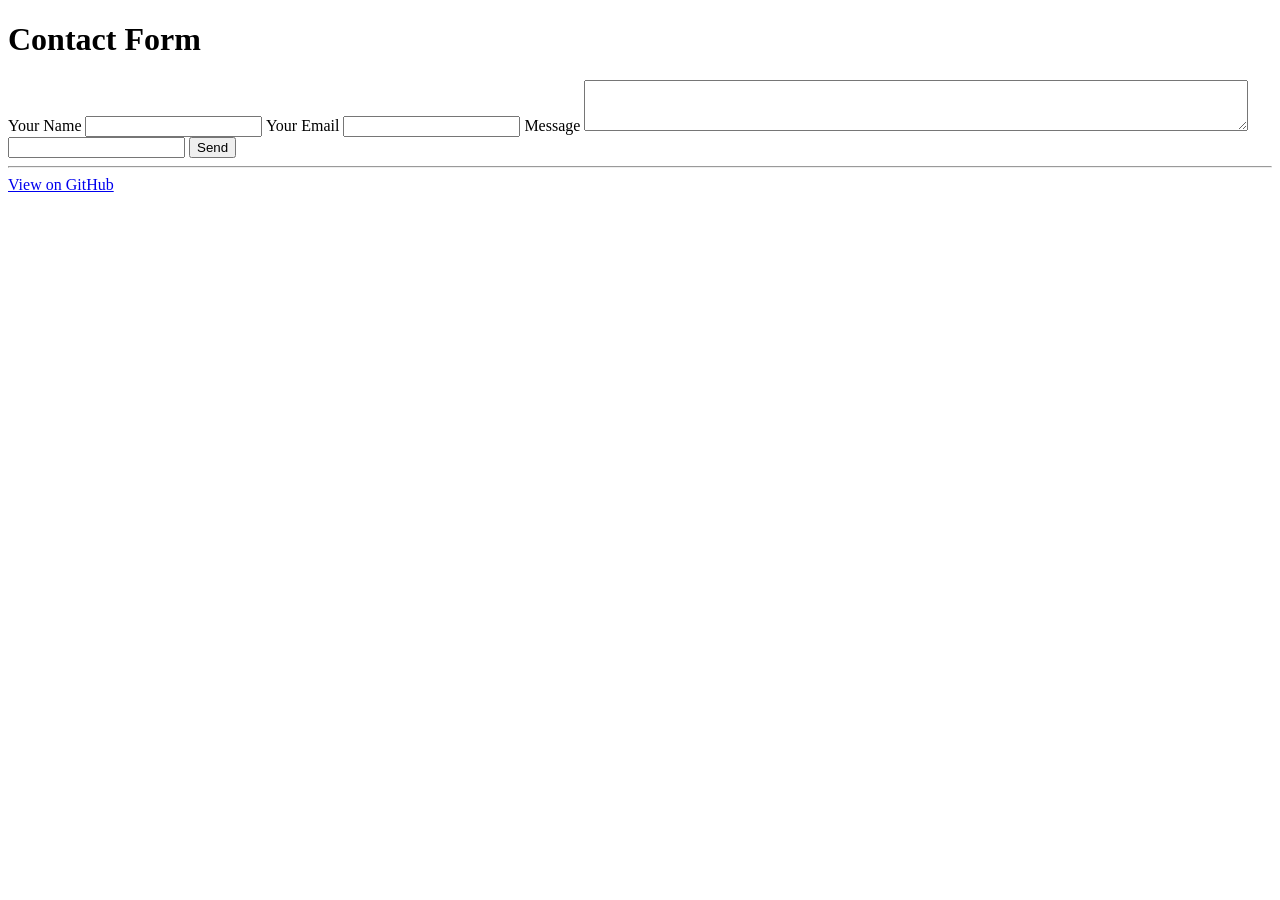
==== commit 833b0ac6: "update 1" ====
--- a/www/index.html
+++ b/www/index.html
@@ -1,282 +1,35 @@
-<html lang="en">
+ <!DOCTYPE html>
+<html lang=en>
+<meta charset=utf-8>
 
-<head>
-    <meta charset="utf-8">    
-    <title>
-        Contact | Nurture Womens Health Physiotherapy
-    </title>
-    <meta content="Empowering women through specialized pelvic floor rehabilitation and holistic wellness care."
-        name="description">
-    <meta content="Empowering women through specialized pelvic floor rehabilitation and holistic wellness care."
-        name="description">
-    <meta content="Nurture Womens Health Physiotherapy">
-    <meta content="Empowering women through specialized pelvic floor rehabilitation and holistic wellness care.">        
-    <meta content="Nurture Womens Health Physiotherapy">
-    <meta content="Nurture Womens Health Physiotherapy">
-    <meta content="Empowering women through specialized pelvic floor rehabilitation and holistic wellness care." name="twitter:description">    
-    <meta content="summary_large_image" name="twitter:card">
-    <meta content="https://www.nurturewomenshealth.com.au" name="twitter:url">
-    <meta content="yes" name="mobile-web-app-capable">
-    <meta content="black" name="apple-mobile-web-app-status-bar-style">
-    <meta content="Nurture Womens Health Physiotherapy" name="apple-mobile-web-app-title">
-    <link href="css/style.css" rel="stylesheet">
-</head>
+<meta name=viewport content="width=device-width">
 
-<body>
-    <div id="root">
-        <div class="min-h-screen flex flex-col">
-            <nav class="fixed top-0 left-0 right-0 z-50 bg-background/80 backdrop-blur-lg border-b border-border/50">
-                <div class="max-w-7xl mx-auto px-6 lg:px-8">
-                    <div class="flex items-center justify-between h-16 lg:h-20"><a class="flex items-center gap-2"
-                            href="index.html">
-                            <div class="w-8 h-8 rounded-full bg-primary/20 flex items-center justify-center">
-                                <div class="w-4 h-4 rounded-full bg-primary"></div>
-                            </div><span class="font-playfair text-xl font-semibold text-foreground">Nurture Women's
-                                Health Physiotherapy</span>
-                        </a>
-                        <div class="hidden lg:flex items-center gap-8"><a
-                                class="text-sm font-medium transition-colors hover:text-primary text-muted-foreground"
-                                href="index.html">Home</a><a
-                                class="text-sm font-medium transition-colors hover:text-primary text-muted-foreground"
-                                href="About.html">About</a><a
-                                class="text-sm font-medium transition-colors hover:text-primary text-muted-foreground"
-                                href="Services.html">Services</a><a
-                                class="text-sm font-medium transition-colors hover:text-primary text-muted-foreground"
-                                href="Testimonials.html">Testimonials</a><a
-                                class="text-sm font-medium transition-colors hover:text-primary text-muted-foreground"
-                                href="Contact.html">Contact</a><a href="BookAppointment.html"><button
-                                    class="inline-flex items-center justify-center gap-2 whitespace-nowrap text-sm font-medium transition-colors focus-visible:outline-none focus-visible:ring-1 focus-visible:ring-ring disabled:pointer-events-none disabled:opacity-50 [&amp;_svg]:pointer-events-none [&amp;_svg]:size-4 [&amp;_svg]:shrink-0 shadow h-9 py-2 bg-primary hover:bg-primary/90 text-primary-foreground rounded-full px-6">Book
-                                    Now</button></a></div><button class="lg:hidden p-2 text-foreground"><svg
-                                xmlns="http://www.w3.org/2000/svg" width="24" height="24" viewBox="0 0 24 24"
-                                fill="none" stroke="currentColor" stroke-width="2" stroke-linecap="round"
-                                stroke-linejoin="round" class="lucide lucide-menu w-5 h-5">
-                                <line x1="4" x2="20" y1="12" y2="12"></line>
-                                <line x1="4" x2="20" y1="6" y2="6"></line>
-                                <line x1="4" x2="20" y1="18" y2="18"></line>
-                            </svg></button>
-                    </div>
-                </div>
-            </nav>
-            <main class="flex-1 pt-16 lg:pt-20">
-                <div class="py-20 lg:py-28">
-                    <div class="max-w-7xl mx-auto px-6 lg:px-8">
-                        <div class="text-center mb-16 max-w-2xl mx-auto" style="opacity: 1; transform: none;"><span
-                                class="text-primary text-sm font-medium tracking-wider uppercase">Get In Touch</span>
-                            <h1 class="font-playfair text-3xl lg:text-5xl font-semibold text-foreground mt-3 mb-4">We'd
-                                Love to Hear From You</h1>
-                            <p class="text-muted-foreground text-lg">Have a question or ready to start your journey?
-                                Reach out and we'll get back to you promptly.</p>
-                        </div>
-                        <div class="grid grid-cols-1 lg:grid-cols-5 gap-12">
-                            <div class="lg:col-span-2 space-y-6" style="opacity: 1; transform: none;">
-                                <div class="flex items-start gap-4 p-4 rounded-xl bg-card border border-border/50">
-                                    <div
-                                        class="w-10 h-10 rounded-lg bg-primary/10 flex items-center justify-center shrink-0">
-                                        <svg xmlns="http://www.w3.org/2000/svg" width="24" height="24"
-                                            viewBox="0 0 24 24" fill="none" stroke="currentColor" stroke-width="2"
-                                            stroke-linecap="round" stroke-linejoin="round"
-                                            class="lucide lucide-phone w-5 h-5 text-primary">
-                                            <path
-                                                d="M22 16.92v3a2 2 0 0 1-2.18 2 19.79 19.79 0 0 1-8.63-3.07 19.5 19.5 0 0 1-6-6 19.79 19.79 0 0 1-3.07-8.67A2 2 0 0 1 4.11 2h3a2 2 0 0 1 2 1.72 12.84 12.84 0 0 0 .7 2.81 2 2 0 0 1-.45 2.11L8.09 9.91a16 16 0 0 0 6 6l1.27-1.27a2 2 0 0 1 2.11-.45 12.84 12.84 0 0 0 2.81.7A2 2 0 0 1 22 16.92z">
-                                            </path>
-                                        </svg></div>
-                                    <div>
-                                        <p class="text-sm font-medium text-foreground">Phone</p><a
-                                            href="tel:+612XXXXXXXX"
-                                            class="text-sm text-muted-foreground hover:text-primary transition-colors">+61
-                                            2 XXXX XXXX</a>
-                                    </div>
-                                </div>
-                                <div class="flex items-start gap-4 p-4 rounded-xl bg-card border border-border/50">
-                                    <div
-                                        class="w-10 h-10 rounded-lg bg-primary/10 flex items-center justify-center shrink-0">
-                                        <svg xmlns="http://www.w3.org/2000/svg" width="24" height="24"
-                                            viewBox="0 0 24 24" fill="none" stroke="currentColor" stroke-width="2"
-                                            stroke-linecap="round" stroke-linejoin="round"
-                                            class="lucide lucide-mail w-5 h-5 text-primary">
-                                            <rect width="20" height="16" x="2" y="4" rx="2"></rect>
-                                            <path d="m22 7-8.97 5.7a1.94 1.94 0 0 1-2.06 0L2 7"></path>
-                                        </svg></div>
-                                    <div>
-                                        <p class="text-sm font-medium text-foreground">Email</p><a
-                                            href="mailto:info@nurturewomenshealth.com.au"
-                                            class="text-sm text-muted-foreground hover:text-primary transition-colors">info@nurturewomenshealth.com.au</a>
-                                    </div>
-                                </div>
-                                <div class="flex items-start gap-4 p-4 rounded-xl bg-card border border-border/50">
-                                    <div
-                                        class="w-10 h-10 rounded-lg bg-primary/10 flex items-center justify-center shrink-0">
-                                        <svg xmlns="http://www.w3.org/2000/svg" width="24" height="24"
-                                            viewBox="0 0 24 24" fill="none" stroke="currentColor" stroke-width="2"
-                                            stroke-linecap="round" stroke-linejoin="round"
-                                            class="lucide lucide-map-pin w-5 h-5 text-primary">
-                                            <path
-                                                d="M20 10c0 4.993-5.539 10.193-7.399 11.799a1 1 0 0 1-1.202 0C9.539 20.193 4 14.993 4 10a8 8 0 0 1 16 0">
-                                            </path>
-                                            <circle cx="12" cy="10" r="3"></circle>
-                                        </svg></div>
-                                    <div>
-                                        <p class="text-sm font-medium text-foreground">Address</p>
-                                        <p class="text-sm text-muted-foreground">1 Malara St, Waramanga ACT 2611</p>
-                                    </div>
-                                </div>
-                                <div class="flex items-start gap-4 p-4 rounded-xl bg-card border border-border/50">
-                                    <div
-                                        class="w-10 h-10 rounded-lg bg-primary/10 flex items-center justify-center shrink-0">
-                                        <svg xmlns="http://www.w3.org/2000/svg" width="24" height="24"
-                                            viewBox="0 0 24 24" fill="none" stroke="currentColor" stroke-width="2"
-                                            stroke-linecap="round" stroke-linejoin="round"
-                                            class="lucide lucide-clock w-5 h-5 text-primary">
-                                            <circle cx="12" cy="12" r="10"></circle>
-                                            <polyline points="12 6 12 12 16 14"></polyline>
-                                        </svg></div>
-                                    <div>
-                                        <p class="text-sm font-medium text-foreground">Hours</p>
-                                        <p class="text-sm text-muted-foreground">Mon–Fri 8am–6pm, Sat 9am–1pm</p>
-                                    </div>
-                                </div> 
-                            </div>
-                            <div class="lg:col-span-3" style="opacity: 1; transform: none;">
-                                <form method=post action=/api/send-message class="bg-card rounded-2xl p-8 lg:p-10 border border-border/50 shadow-sm space-y-6">
-                                    <div class="grid grid-cols-1 md:grid-cols-2 gap-6">
-                                        <div class="space-y-2"><label
-                                                class="text-sm font-medium leading-none peer-disabled:cursor-not-allowed peer-disabled:opacity-70"
-                                                for="name">Full Name *</label><input
-                                                class="flex h-9 w-full rounded-md border border-input bg-transparent px-3 py-1 text-base shadow-sm transition-colors file:border-0 file:bg-transparent file:text-sm file:font-medium file:text-foreground placeholder:text-muted-foreground focus-visible:outline-none focus-visible:ring-1 focus-visible:ring-ring disabled:cursor-not-allowed disabled:opacity-50 md:text-sm"
-                                                id="name" placeholder="Your name" required="" value=""></div>
-                                        <div class="space-y-2"><label
-                                                class="text-sm font-medium leading-none peer-disabled:cursor-not-allowed peer-disabled:opacity-70"
-                                                for="email">Email *</label><input type="email"
-                                                class="flex h-9 w-full rounded-md border border-input bg-transparent px-3 py-1 text-base shadow-sm transition-colors file:border-0 file:bg-transparent file:text-sm file:font-medium file:text-foreground placeholder:text-muted-foreground focus-visible:outline-none focus-visible:ring-1 focus-visible:ring-ring disabled:cursor-not-allowed disabled:opacity-50 md:text-sm"
-                                                id="email" placeholder="your@email.com" required="" value=""></div>
-                                        <div class="space-y-2"><label
-                                                class="text-sm font-medium leading-none peer-disabled:cursor-not-allowed peer-disabled:opacity-70"
-                                                for="phone">Phone</label><input type="tel"
-                                                class="flex h-9 w-full rounded-md border border-input bg-transparent px-3 py-1 text-base shadow-sm transition-colors file:border-0 file:bg-transparent file:text-sm file:font-medium file:text-foreground placeholder:text-muted-foreground focus-visible:outline-none focus-visible:ring-1 focus-visible:ring-ring disabled:cursor-not-allowed disabled:opacity-50 md:text-sm"
-                                                id="phone" placeholder="+61 400 000 000" value=""></div>
-                                        <div class="space-y-2"><label
-                                                class="text-sm font-medium leading-none peer-disabled:cursor-not-allowed peer-disabled:opacity-70"
-                                                for="subject">Subject</label><input
-                                                class="flex h-9 w-full rounded-md border border-input bg-transparent px-3 py-1 text-base shadow-sm transition-colors file:border-0 file:bg-transparent file:text-sm file:font-medium file:text-foreground placeholder:text-muted-foreground focus-visible:outline-none focus-visible:ring-1 focus-visible:ring-ring disabled:cursor-not-allowed disabled:opacity-50 md:text-sm"
-                                                id="subject" placeholder="How can we help?" value=""></div>
-                                    </div>
-                                    <div class="space-y-2"><label
-                                            class="text-sm font-medium leading-none peer-disabled:cursor-not-allowed peer-disabled:opacity-70"
-                                            for="message">Message *</label><textarea
-                                            class="flex min-h-[60px] w-full rounded-md border border-input bg-transparent px-3 py-2 text-base shadow-sm placeholder:text-muted-foreground focus-visible:outline-none focus-visible:ring-1 focus-visible:ring-ring disabled:cursor-not-allowed disabled:opacity-50 md:text-sm h-32"
-                                            id="message" placeholder="Tell us more about your enquiry..."
-                                            required=""></textarea></div><button
-                                        class="inline-flex items-center justify-center whitespace-nowrap text-sm font-medium transition-colors focus-visible:outline-none focus-visible:ring-1 focus-visible:ring-ring disabled:pointer-events-none disabled:opacity-50 [&amp;_svg]:pointer-events-none [&amp;_svg]:size-4 [&amp;_svg]:shrink-0 shadow h-10 px-8 w-full bg-primary hover:bg-primary/90 text-primary-foreground rounded-full gap-2"
-                                        type="submit">Send Message<svg xmlns="http://www.w3.org/2000/svg" width="24"
-                                            height="24" viewBox="0 0 24 24" fill="none" stroke="currentColor"
-                                            stroke-width="2" stroke-linecap="round" stroke-linejoin="round"
-                                            class="lucide lucide-send w-4 h-4">
-                                            <path
-                                                d="M14.536 21.686a.5.5 0 0 0 .937-.024l6.5-19a.496.496 0 0 0-.635-.635l-19 6.5a.5.5 0 0 0-.024.937l7.93 3.18a2 2 0 0 1 1.112 1.11z">
-                                            </path>
-                                            <path d="m21.854 2.147-10.94 10.939"></path>
-                                        </svg></button>
-                                </form>
-                            </div>
-                        </div>
-                    </div>
-                </div>
-                <script src="app.js"></script>
-            </main>
-            <footer class="bg-foreground text-background">
-                <div class="max-w-7xl mx-auto px-6 lg:px-8 py-16">
-                    <div class="grid grid-cols-1 md:grid-cols-2 lg:grid-cols-4 gap-10">
-                        <div>
-                            <div class="flex items-center gap-2 mb-4">
-                                <div class="w-8 h-8 rounded-full bg-primary/30 flex items-center justify-center">
-                                    <div class="w-4 h-4 rounded-full bg-primary"></div>
-                                </div><span class="font-playfair text-xl font-semibold">Nurture Women's Health
-                                    Physiotherapy</span>
-                            </div>
-                            <p class="text-background/60 text-sm leading-relaxed">Specialised pelvic floor physiotherapy
-                                for women at every stage of life. Compassionate, evidence-based care in a warm,
-                                welcoming environment in Waramanga, ACT.</p>
-                        </div>
-                        <div>
-                            <h4 class="font-semibold mb-4 text-sm uppercase tracking-wider">Quick Links</h4>
-                            <div class="space-y-2"><a
-                                    class="block text-sm text-background/60 hover:text-primary transition-colors"
-                                    href="index.html">Home</a><a
-                                    class="block text-sm text-background/60 hover:text-primary transition-colors"
-                                    href="About.html">About</a><a
-                                    class="block text-sm text-background/60 hover:text-primary transition-colors"
-                                    href="Services.html">Services</a><a
-                                    class="block text-sm text-background/60 hover:text-primary transition-colors"
-                                    href="Testimonials.html">Testimonials</a><a
-                                    class="block text-sm text-background/60 hover:text-primary transition-colors"
-                                    href="Contact.html">Contact</a></div>
-                        </div>
-                        <div>
-                            <h4 class="font-semibold mb-4 text-sm uppercase tracking-wider">Contact</h4>
-                            <div class="space-y-3">
-                                <div class="flex items-start gap-3"><svg xmlns="http://www.w3.org/2000/svg" width="24"
-                                        height="24" viewBox="0 0 24 24" fill="none" stroke="currentColor"
-                                        stroke-width="2" stroke-linecap="round" stroke-linejoin="round"
-                                        class="lucide lucide-phone w-4 h-4 text-primary mt-0.5">
-                                        <path
-                                            d="M22 16.92v3a2 2 0 0 1-2.18 2 19.79 19.79 0 0 1-8.63-3.07 19.5 19.5 0 0 1-6-6 19.79 19.79 0 0 1-3.07-8.67A2 2 0 0 1 4.11 2h3a2 2 0 0 1 2 1.72 12.84 12.84 0 0 0 .7 2.81 2 2 0 0 1-.45 2.11L8.09 9.91a16 16 0 0 0 6 6l1.27-1.27a2 2 0 0 1 2.11-.45 12.84 12.84 0 0 0 2.81.7A2 2 0 0 1 22 16.92z">
-                                        </path>
-                                    </svg><span class="text-sm text-background/60">+61 2 XXXX XXXX</span></div>
-                                <div class="flex items-start gap-3"><svg xmlns="http://www.w3.org/2000/svg" width="24"
-                                        height="24" viewBox="0 0 24 24" fill="none" stroke="currentColor"
-                                        stroke-width="2" stroke-linecap="round" stroke-linejoin="round"
-                                        class="lucide lucide-mail w-4 h-4 text-primary mt-0.5">
-                                        <rect width="20" height="16" x="2" y="4" rx="2"></rect>
-                                        <path d="m22 7-8.97 5.7a1.94 1.94 0 0 1-2.06 0L2 7"></path>
-                                    </svg><span
-                                        class="text-sm text-background/60">info@nurturewomenshealth.com.au</span></div>
-                                <div class="flex items-start gap-3"><svg xmlns="http://www.w3.org/2000/svg" width="24"
-                                        height="24" viewBox="0 0 24 24" fill="none" stroke="currentColor"
-                                        stroke-width="2" stroke-linecap="round" stroke-linejoin="round"
-                                        class="lucide lucide-map-pin w-4 h-4 text-primary mt-0.5">
-                                        <path
-                                            d="M20 10c0 4.993-5.539 10.193-7.399 11.799a1 1 0 0 1-1.202 0C9.539 20.193 4 14.993 4 10a8 8 0 0 1 16 0">
-                                        </path>
-                                        <circle cx="12" cy="10" r="3"></circle>
-                                    </svg><span class="text-sm text-background/60">1 Malara St<br>Waramanga ACT
-                                        2611</span></div>
-                            </div>
-                        </div>
-                        <div>
-                            <h4 class="font-semibold mb-4 text-sm uppercase tracking-wider">Hours</h4>
-                            <div class="space-y-2">
-                                <div class="flex items-start gap-3"><svg xmlns="http://www.w3.org/2000/svg" width="24"
-                                        height="24" viewBox="0 0 24 24" fill="none" stroke="currentColor"
-                                        stroke-width="2" stroke-linecap="round" stroke-linejoin="round"
-                                        class="lucide lucide-clock w-4 h-4 text-primary mt-0.5">
-                                        <circle cx="12" cy="12" r="10"></circle>
-                                        <polyline points="12 6 12 12 16 14"></polyline>
-                                    </svg>
-                                    <div class="text-sm text-background/60">
-                                        <p>Mon – Fri: 8:00am – 6:00pm</p>
-                                        <p>Saturday: 9:00am – 1:00pm</p>
-                                        <p>Sunday: Closed</p>
-                                    </div>
-                                </div>
-                            </div>
-                        </div>
-                    </div>
-                    <div class="border-t border-background/10 mt-12 pt-8 text-center">
-                        <p class="text-sm text-background/40">© 2026 Bloom Physio. All rights reserved.</p>
-                    </div>
-                </div>
-            </footer>
-        </div>
-        <div
-            class="fixed top-0 z-[100] flex max-h-screen w-full flex-col-reverse p-4 sm:bottom-0 sm:right-0 sm:top-auto sm:flex-col md:max-w-[420px]">
-            <div
-                class="fixed top-0 z-[100] flex max-h-screen w-full flex-col-reverse p-4 sm:bottom-0 sm:right-0 sm:top-auto sm:flex-col md:max-w-[420px]">
-            </div>
-        </div>
-    </div>
+<title>Contact Form</title>
 
+<link rel=stylesheet type=text/css href=/style.css>
 
-    
-</body>
+<header>
+  <h1>Contact Form</h1>
+</header>
 
-</html>+<main>
+  <form autocomplete=off method=post action=/api/send-message>
+    <label for=name>Your Name</label>
+    <input type=text id=name name=name autocomplete=off>
+
+    <label for=address>Your Email</label>
+    <input type=text id=address name=email autocomplete=off>
+
+    <label for=message>Message</label>
+    <textarea id=message name=message autocomplete=off cols=80 rows=3></textarea>
+
+    <input type=text id=email name=email autocomplete=one-time-code>
+
+    <button>Send</button>
+  </form>
+  <hr>
+</main>
+
+<footer>
+  <a href=https://github.com/jb-23/azure-swa-contact-form>View on GitHub</a>
+</footer>
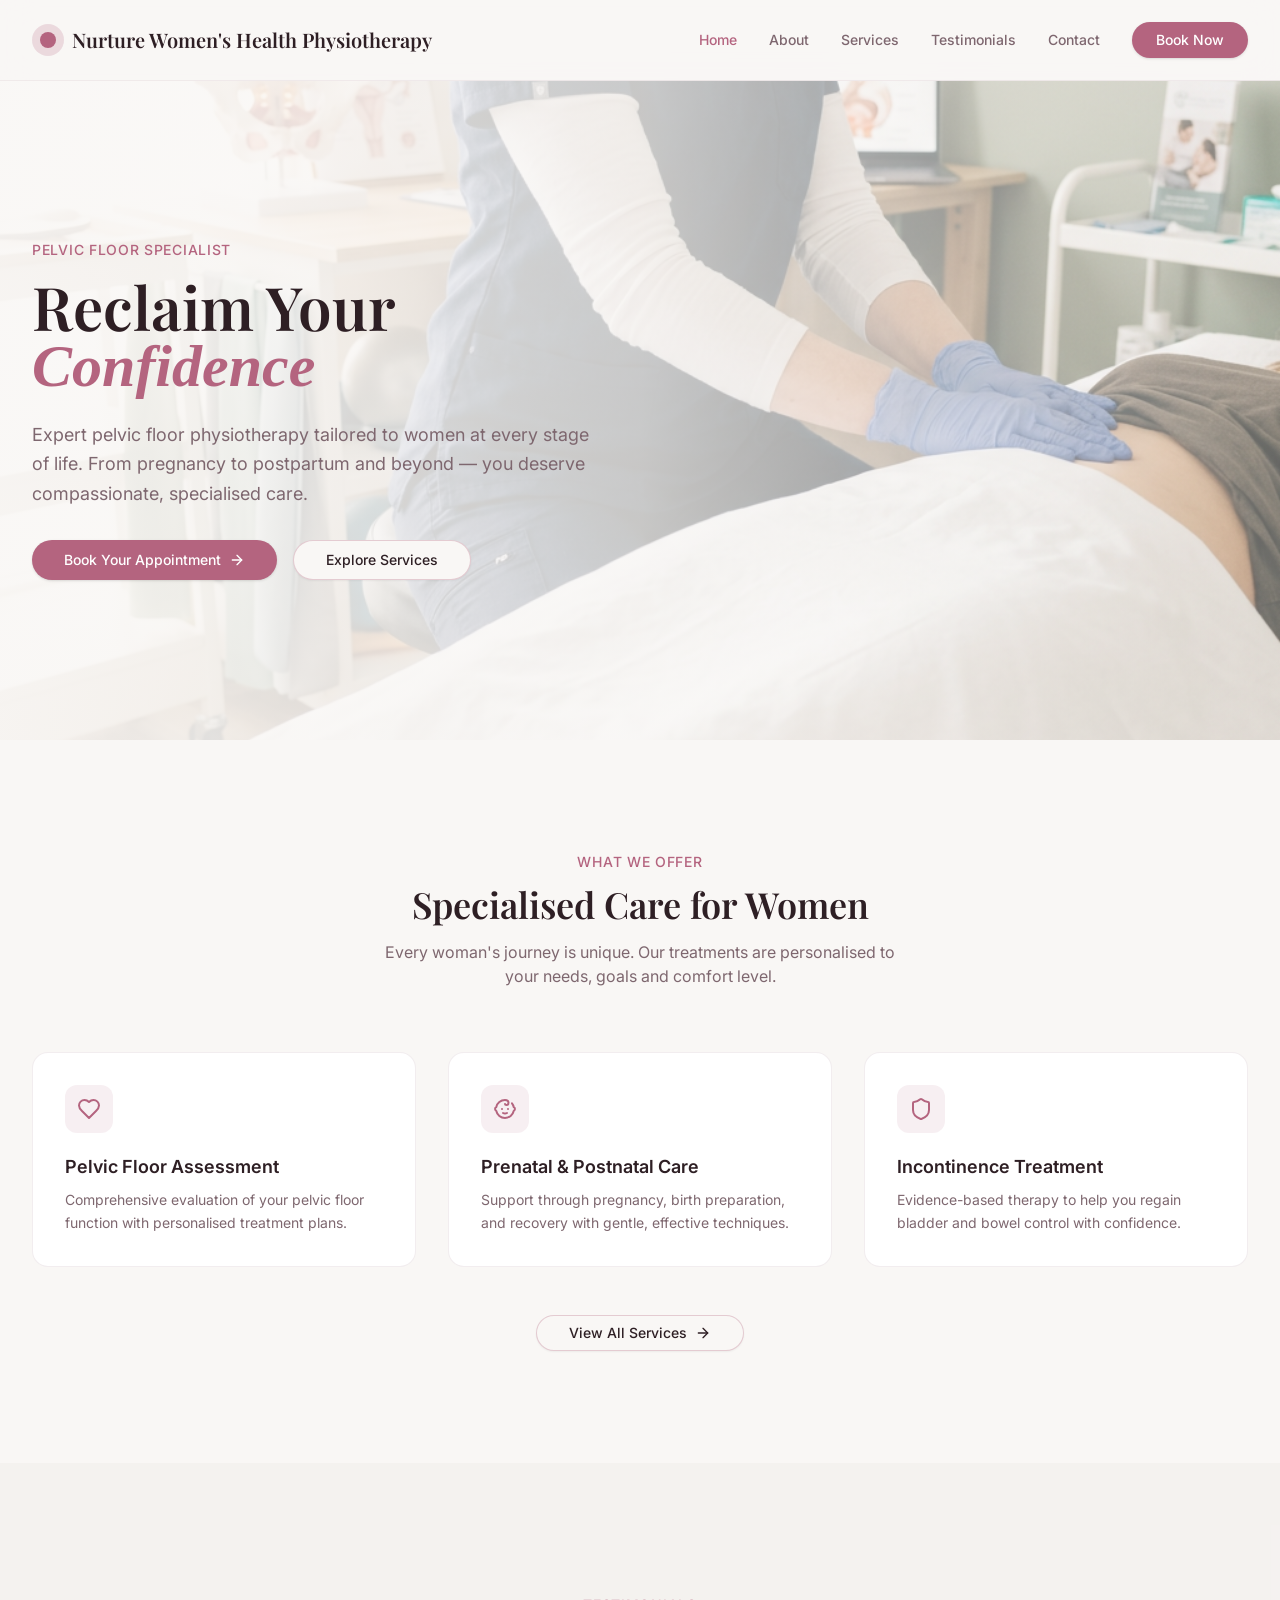
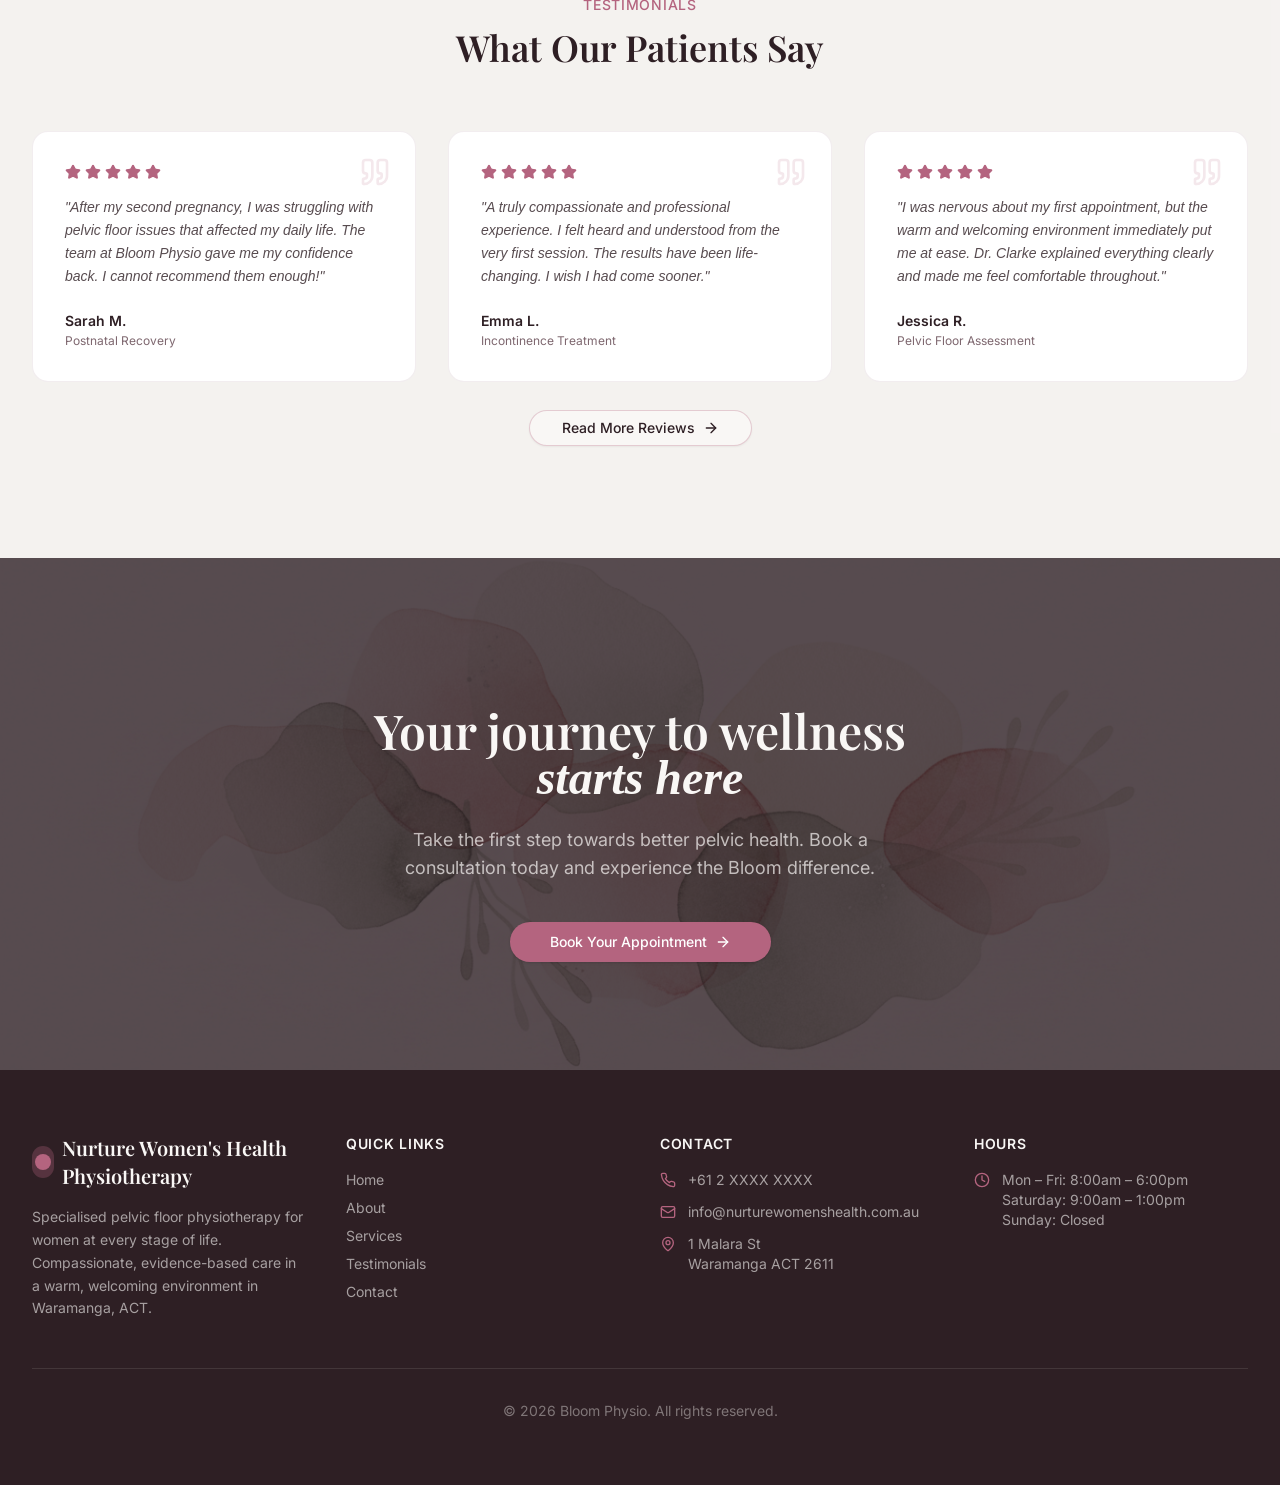
==== commit 7cdfffbf: "new code" ====
--- a/www/index.html
+++ b/www/index.html
@@ -1,35 +1,487 @@
- <!DOCTYPE html>
-<html lang=en>
-<meta charset=utf-8>
+<html lang="en">
 
-<meta name=viewport content="width=device-width">
+<head>
+    <meta charset="utf-8">
+    <meta content="width=device-width, initial-scale=1.0" name="viewport">
+    <title>
+        Nurture Womens Health Physiotherapy
+    </title>
+    <meta content="Empowering women through specialized pelvic floor rehabilitation and holistic wellness care."
+        name="description">
+    <meta content="Nurture Womens Health Physiotherapy">
+    <meta content="Empowering women through specialized pelvic floor rehabilitation and holistic wellness care.">        
+    <meta content="Nurture Womens Health Physiotherapy">
+    <meta content="Nurture Womens Health Physiotherapy">
+    <meta content="Empowering women through specialized pelvic floor rehabilitation and holistic wellness care." name="twitter:description">    
+    <meta content="summary_large_image" name="twitter:card">
+    <meta content="https://www.nurturewomenshealth.com.au" name="twitter:url">
+    <meta content="yes" name="mobile-web-app-capable">
+    <meta content="black" name="apple-mobile-web-app-status-bar-style">
+    <meta content="Nurture Womens Health Physiotherapy" name="apple-mobile-web-app-title">
+    <link href="assets/css/style.css" rel="stylesheet">
+    </script>
+</head>
 
-<title>Contact Form</title>
+<body>
+    <div id="root">
+        <div class="min-h-screen flex flex-col">
+            <nav class="fixed top-0 left-0 right-0 z-50 bg-background/80 backdrop-blur-lg border-b border-border/50">
+                <div class="max-w-7xl mx-auto px-6 lg:px-8">
+                    <div class="flex items-center justify-between h-16 lg:h-20">
+                        <a class="flex items-center gap-2" href="index.html">
+                            <div class="w-8 h-8 rounded-full bg-primary/20 flex items-center justify-center">
+                                <div class="w-4 h-4 rounded-full bg-primary">
 
-<link rel=stylesheet type=text/css href=/style.css>
+                                </div>
+                            </div>
+                            <span class="font-playfair text-xl font-semibold text-foreground">Nurture Women's Health
+                                Physiotherapy</span>
+                        </a>
+                        <div class="hidden lg:flex items-center gap-8"><a
+                                class="text-sm font-medium transition-colors hover:text-primary text-primary"
+                                href="index.html">Home</a><a
+                                class="text-sm font-medium transition-colors hover:text-primary text-muted-foreground"
+                                href="About.html">About</a><a
+                                class="text-sm font-medium transition-colors hover:text-primary text-muted-foreground"
+                                href="Services.html">Services</a><a
+                                class="text-sm font-medium transition-colors hover:text-primary text-muted-foreground"
+                                href="Testimonials.html">Testimonials</a><a
+                                class="text-sm font-medium transition-colors hover:text-primary text-muted-foreground"
+                                href="Contact.html">Contact</a><a href="BookAppointment.html"><button
+                                    class="inline-flex items-center justify-center gap-2 whitespace-nowrap text-sm font-medium transition-colors focus-visible:outline-none focus-visible:ring-1 focus-visible:ring-ring disabled:pointer-events-none disabled:opacity-50 [&amp;_svg]:pointer-events-none [&amp;_svg]:size-4 [&amp;_svg]:shrink-0 shadow h-9 py-2 bg-primary hover:bg-primary/90 text-primary-foreground rounded-full px-6">Book
+                                    Now</button></a></div><button class="lg:hidden p-2 text-foreground"><svg
+                                xmlns="http://www.w3.org/2000/svg" width="24" height="24" viewBox="0 0 24 24"
+                                fill="none" stroke="currentColor" stroke-width="2" stroke-linecap="round"
+                                stroke-linejoin="round" class="lucide lucide-menu w-5 h-5">
+                                <line x1="4" x2="20" y1="12" y2="12"></line>
+                                <line x1="4" x2="20" y1="6" y2="6"></line>
+                                <line x1="4" x2="20" y1="18" y2="18"></line>
+                            </svg></button>
+                    </div>
+                </div>
+            </nav>
+            <main class="flex-1 pt-16 lg:pt-20">
+                <div>
+                    <section class="relative overflow-hidden">
+                        <div class="absolute inset-0"><img
+                                src="assets/img/hero-bg.png"
+                                alt="Calming physiotherapy clinic interior" class="w-full h-full object-cover">
+                            <div
+                                class="absolute inset-0 bg-gradient-to-r from-background/95 via-background/80 to-background/40">
+                            </div>
+                        </div>
+                        <div class="relative max-w-7xl mx-auto px-6 lg:px-8 py-24 lg:py-40">
+                            <div class="max-w-xl" style="opacity: 1; transform: none;"><span
+                                    class="inline-block text-primary text-sm font-medium tracking-wider uppercase mb-4">Pelvic
+                                    Floor Specialist</span>
+                                <h1
+                                    class="font-playfair text-4xl lg:text-6xl font-semibold text-foreground leading-tight mb-6">
+                                    Reclaim Your<span class="text-primary italic"> Confidence</span></h1>
+                                <p class="text-muted-foreground text-lg leading-relaxed mb-8">Expert pelvic floor
+                                    physiotherapy tailored to women at every stage of life. From pregnancy to postpartum
+                                    and beyond — you deserve compassionate, specialised care.</p>
+                                <div class="flex flex-col sm:flex-row gap-4"><a href="BookAppointment.html"><button
+                                            class="inline-flex items-center justify-center whitespace-nowrap text-sm font-medium transition-colors focus-visible:outline-none focus-visible:ring-1 focus-visible:ring-ring disabled:pointer-events-none disabled:opacity-50 [&amp;_svg]:pointer-events-none [&amp;_svg]:size-4 [&amp;_svg]:shrink-0 shadow h-10 bg-primary hover:bg-primary/90 text-primary-foreground rounded-full px-8 gap-2">Book
+                                            Your Appointment<svg xmlns="http://www.w3.org/2000/svg" width="24"
+                                                height="24" viewBox="0 0 24 24" fill="none" stroke="currentColor"
+                                                stroke-width="2" stroke-linecap="round" stroke-linejoin="round"
+                                                class="lucide lucide-arrow-right w-4 h-4">
+                                                <path d="M5 12h14"></path>
+                                                <path d="m12 5 7 7-7 7"></path>
+                                            </svg></button></a><a href="Services.html"><button
+                                            class="inline-flex items-center justify-center gap-2 whitespace-nowrap text-sm font-medium transition-colors focus-visible:outline-none focus-visible:ring-1 focus-visible:ring-ring disabled:pointer-events-none disabled:opacity-50 [&amp;_svg]:pointer-events-none [&amp;_svg]:size-4 [&amp;_svg]:shrink-0 border bg-background shadow-sm hover:text-accent-foreground h-10 rounded-full px-8 border-primary/30 text-foreground hover:bg-primary/5">Explore
+                                            Services</button></a></div>
+                            </div>
+                        </div>
+                    </section>
+                    <section class="py-20 lg:py-28 bg-background">
+                        <div class="max-w-7xl mx-auto px-6 lg:px-8">
+                            <div class="text-center mb-16" style="opacity: 1; transform: none;"><span
+                                    class="text-primary text-sm font-medium tracking-wider uppercase">What We
+                                    Offer</span>
+                                <h2 class="font-playfair text-3xl lg:text-4xl font-semibold text-foreground mt-3">
+                                    Specialised Care for Women</h2>
+                                <p class="text-muted-foreground mt-4 max-w-lg mx-auto">Every woman's journey is unique.
+                                    Our treatments are personalised to your needs, goals and comfort level.</p>
+                            </div>
+                            <div class="grid grid-cols-1 md:grid-cols-3 gap-8">
+                                <div class="group bg-card rounded-2xl p-8 border border-border/50 hover:border-primary/30 hover:shadow-lg transition-all duration-300"
+                                    style="opacity: 1; transform: none;">
+                                    <div
+                                        class="w-12 h-12 rounded-xl bg-primary/10 flex items-center justify-center mb-5 group-hover:bg-primary/20 transition-colors">
+                                        <svg xmlns="http://www.w3.org/2000/svg" width="24" height="24"
+                                            viewBox="0 0 24 24" fill="none" stroke="currentColor" stroke-width="2"
+                                            stroke-linecap="round" stroke-linejoin="round"
+                                            class="lucide lucide-heart w-6 h-6 text-primary">
+                                            <path
+                                                d="M19 14c1.49-1.46 3-3.21 3-5.5A5.5 5.5 0 0 0 16.5 3c-1.76 0-3 .5-4.5 2-1.5-1.5-2.74-2-4.5-2A5.5 5.5 0 0 0 2 8.5c0 2.3 1.5 4.05 3 5.5l7 7Z">
+                                            </path>
+                                        </svg></div>
+                                    <h3 class="font-semibold text-lg text-foreground mb-2">Pelvic Floor Assessment</h3>
+                                    <p class="text-muted-foreground text-sm leading-relaxed">Comprehensive evaluation of
+                                        your pelvic floor function with personalised treatment plans.</p>
+                                </div>
+                                <div class="group bg-card rounded-2xl p-8 border border-border/50 hover:border-primary/30 hover:shadow-lg transition-all duration-300"
+                                    style="opacity: 1; transform: none;">
+                                    <div
+                                        class="w-12 h-12 rounded-xl bg-primary/10 flex items-center justify-center mb-5 group-hover:bg-primary/20 transition-colors">
+                                        <svg xmlns="http://www.w3.org/2000/svg" width="24" height="24"
+                                            viewBox="0 0 24 24" fill="none" stroke="currentColor" stroke-width="2"
+                                            stroke-linecap="round" stroke-linejoin="round"
+                                            class="lucide lucide-baby w-6 h-6 text-primary">
+                                            <path d="M9 12h.01"></path>
+                                            <path d="M15 12h.01"></path>
+                                            <path d="M10 16c.5.3 1.2.5 2 .5s1.5-.2 2-.5"></path>
+                                            <path
+                                                d="M19 6.3a9 9 0 0 1 1.8 3.9 2 2 0 0 1 0 3.6 9 9 0 0 1-17.6 0 2 2 0 0 1 0-3.6A9 9 0 0 1 12 3c2 0 3.5 1.1 3.5 2.5s-.9 2.5-2 2.5c-.8 0-1.5-.4-1.5-1">
+                                            </path>
+                                        </svg></div>
+                                    <h3 class="font-semibold text-lg text-foreground mb-2">Prenatal &amp; Postnatal Care
+                                    </h3>
+                                    <p class="text-muted-foreground text-sm leading-relaxed">Support through pregnancy,
+                                        birth preparation, and recovery with gentle, effective techniques.</p>
+                                </div>
+                                <div class="group bg-card rounded-2xl p-8 border border-border/50 hover:border-primary/30 hover:shadow-lg transition-all duration-300"
+                                    style="opacity: 1; transform: none;">
+                                    <div
+                                        class="w-12 h-12 rounded-xl bg-primary/10 flex items-center justify-center mb-5 group-hover:bg-primary/20 transition-colors">
+                                        <svg xmlns="http://www.w3.org/2000/svg" width="24" height="24"
+                                            viewBox="0 0 24 24" fill="none" stroke="currentColor" stroke-width="2"
+                                            stroke-linecap="round" stroke-linejoin="round"
+                                            class="lucide lucide-shield w-6 h-6 text-primary">
+                                            <path
+                                                d="M20 13c0 5-3.5 7.5-7.66 8.95a1 1 0 0 1-.67-.01C7.5 20.5 4 18 4 13V6a1 1 0 0 1 1-1c2 0 4.5-1.2 6.24-2.72a1.17 1.17 0 0 1 1.52 0C14.51 3.81 17 5 19 5a1 1 0 0 1 1 1z">
+                                            </path>
+                                        </svg></div>
+                                    <h3 class="font-semibold text-lg text-foreground mb-2">Incontinence Treatment</h3>
+                                    <p class="text-muted-foreground text-sm leading-relaxed">Evidence-based therapy to
+                                        help you regain bladder and bowel control with confidence.</p>
+                                </div>
+                            </div>
+                            <div class="text-center mt-12"><a href="Services.html"><button
+                                        class="inline-flex items-center justify-center whitespace-nowrap text-sm font-medium transition-colors focus-visible:outline-none focus-visible:ring-1 focus-visible:ring-ring disabled:pointer-events-none disabled:opacity-50 [&amp;_svg]:pointer-events-none [&amp;_svg]:size-4 [&amp;_svg]:shrink-0 border bg-background shadow-sm hover:text-accent-foreground h-9 py-2 rounded-full px-8 gap-2 border-primary/30 hover:bg-primary/5">View
+                                        All Services<svg xmlns="http://www.w3.org/2000/svg" width="24" height="24"
+                                            viewBox="0 0 24 24" fill="none" stroke="currentColor" stroke-width="2"
+                                            stroke-linecap="round" stroke-linejoin="round"
+                                            class="lucide lucide-arrow-right w-4 h-4">
+                                            <path d="M5 12h14"></path>
+                                            <path d="m12 5 7 7-7 7"></path>
+                                        </svg></button></a></div>
+                        </div>
+                    </section>
+                    <section class="py-20 lg:py-28 bg-muted/50">
+                        <div class="max-w-7xl mx-auto px-6 lg:px-8">                            
+                            <div class="text-center mb-16" style="opacity: 1; transform: translateY(20px);"><span
+                                    class="text-primary text-sm font-medium tracking-wider uppercase">Testimonials</span>
+                                <h2 class="font-playfair text-3xl lg:text-4xl font-semibold text-foreground mt-3">What
+                                    Our Patients Say</h2>
+                            </div>
+                            <div class="grid grid-cols-1 md:grid-cols-3 gap-8">
+                                <div class="bg-card rounded-2xl p-8 border border-border/50 relative"
+                                    style="opacity: 1; transform: translateY(20px);"><svg
+                                        xmlns="http://www.w3.org/2000/svg" width="24" height="24" viewBox="0 0 24 24"
+                                        fill="none" stroke="currentColor" stroke-width="2" stroke-linecap="round"
+                                        stroke-linejoin="round"
+                                        class="lucide lucide-quote w-8 h-8 text-primary/15 absolute top-6 right-6">
+                                        <path
+                                            d="M16 3a2 2 0 0 0-2 2v6a2 2 0 0 0 2 2 1 1 0 0 1 1 1v1a2 2 0 0 1-2 2 1 1 0 0 0-1 1v2a1 1 0 0 0 1 1 6 6 0 0 0 6-6V5a2 2 0 0 0-2-2z">
+                                        </path>
+                                        <path
+                                            d="M5 3a2 2 0 0 0-2 2v6a2 2 0 0 0 2 2 1 1 0 0 1 1 1v1a2 2 0 0 1-2 2 1 1 0 0 0-1 1v2a1 1 0 0 0 1 1 6 6 0 0 0 6-6V5a2 2 0 0 0-2-2z">
+                                        </path>
+                                    </svg>
+                                    <div class="flex gap-1 mb-4"><svg xmlns="http://www.w3.org/2000/svg" width="24"
+                                            height="24" viewBox="0 0 24 24" fill="none" stroke="currentColor"
+                                            stroke-width="2" stroke-linecap="round" stroke-linejoin="round"
+                                            class="lucide lucide-star w-4 h-4 fill-primary text-primary">
+                                            <path
+                                                d="M11.525 2.295a.53.53 0 0 1 .95 0l2.31 4.679a2.123 2.123 0 0 0 1.595 1.16l5.166.756a.53.53 0 0 1 .294.904l-3.736 3.638a2.123 2.123 0 0 0-.611 1.878l.882 5.14a.53.53 0 0 1-.771.56l-4.618-2.428a2.122 2.122 0 0 0-1.973 0L6.396 21.01a.53.53 0 0 1-.77-.56l.881-5.139a2.122 2.122 0 0 0-.611-1.879L2.16 9.795a.53.53 0 0 1 .294-.906l5.165-.755a2.122 2.122 0 0 0 1.597-1.16z">
+                                            </path>
+                                        </svg><svg xmlns="http://www.w3.org/2000/svg" width="24" height="24"
+                                            viewBox="0 0 24 24" fill="none" stroke="currentColor" stroke-width="2"
+                                            stroke-linecap="round" stroke-linejoin="round"
+                                            class="lucide lucide-star w-4 h-4 fill-primary text-primary">
+                                            <path
+                                                d="M11.525 2.295a.53.53 0 0 1 .95 0l2.31 4.679a2.123 2.123 0 0 0 1.595 1.16l5.166.756a.53.53 0 0 1 .294.904l-3.736 3.638a2.123 2.123 0 0 0-.611 1.878l.882 5.14a.53.53 0 0 1-.771.56l-4.618-2.428a2.122 2.122 0 0 0-1.973 0L6.396 21.01a.53.53 0 0 1-.77-.56l.881-5.139a2.122 2.122 0 0 0-.611-1.879L2.16 9.795a.53.53 0 0 1 .294-.906l5.165-.755a2.122 2.122 0 0 0 1.597-1.16z">
+                                            </path>
+                                        </svg><svg xmlns="http://www.w3.org/2000/svg" width="24" height="24"
+                                            viewBox="0 0 24 24" fill="none" stroke="currentColor" stroke-width="2"
+                                            stroke-linecap="round" stroke-linejoin="round"
+                                            class="lucide lucide-star w-4 h-4 fill-primary text-primary">
+                                            <path
+                                                d="M11.525 2.295a.53.53 0 0 1 .95 0l2.31 4.679a2.123 2.123 0 0 0 1.595 1.16l5.166.756a.53.53 0 0 1 .294.904l-3.736 3.638a2.123 2.123 0 0 0-.611 1.878l.882 5.14a.53.53 0 0 1-.771.56l-4.618-2.428a2.122 2.122 0 0 0-1.973 0L6.396 21.01a.53.53 0 0 1-.77-.56l.881-5.139a2.122 2.122 0 0 0-.611-1.879L2.16 9.795a.53.53 0 0 1 .294-.906l5.165-.755a2.122 2.122 0 0 0 1.597-1.16z">
+                                            </path>
+                                        </svg><svg xmlns="http://www.w3.org/2000/svg" width="24" height="24"
+                                            viewBox="0 0 24 24" fill="none" stroke="currentColor" stroke-width="2"
+                                            stroke-linecap="round" stroke-linejoin="round"
+                                            class="lucide lucide-star w-4 h-4 fill-primary text-primary">
+                                            <path
+                                                d="M11.525 2.295a.53.53 0 0 1 .95 0l2.31 4.679a2.123 2.123 0 0 0 1.595 1.16l5.166.756a.53.53 0 0 1 .294.904l-3.736 3.638a2.123 2.123 0 0 0-.611 1.878l.882 5.14a.53.53 0 0 1-.771.56l-4.618-2.428a2.122 2.122 0 0 0-1.973 0L6.396 21.01a.53.53 0 0 1-.77-.56l.881-5.139a2.122 2.122 0 0 0-.611-1.879L2.16 9.795a.53.53 0 0 1 .294-.906l5.165-.755a2.122 2.122 0 0 0 1.597-1.16z">
+                                            </path>
+                                        </svg><svg xmlns="http://www.w3.org/2000/svg" width="24" height="24"
+                                            viewBox="0 0 24 24" fill="none" stroke="currentColor" stroke-width="2"
+                                            stroke-linecap="round" stroke-linejoin="round"
+                                            class="lucide lucide-star w-4 h-4 fill-primary text-primary">
+                                            <path
+                                                d="M11.525 2.295a.53.53 0 0 1 .95 0l2.31 4.679a2.123 2.123 0 0 0 1.595 1.16l5.166.756a.53.53 0 0 1 .294.904l-3.736 3.638a2.123 2.123 0 0 0-.611 1.878l.882 5.14a.53.53 0 0 1-.771.56l-4.618-2.428a2.122 2.122 0 0 0-1.973 0L6.396 21.01a.53.53 0 0 1-.77-.56l.881-5.139a2.122 2.122 0 0 0-.611-1.879L2.16 9.795a.53.53 0 0 1 .294-.906l5.165-.755a2.122 2.122 0 0 0 1.597-1.16z">
+                                            </path>
+                                        </svg></div>
+                                    <p class="text-foreground/80 text-sm leading-relaxed mb-6 italic">"After my second
+                                        pregnancy, I was struggling with pelvic floor issues that affected my daily
+                                        life. The team at Bloom Physio gave me my confidence back. I cannot recommend
+                                        them enough!"</p>
+                                    <div>
+                                        <p class="font-semibold text-sm text-foreground">Sarah M.</p>
+                                        <p class="text-xs text-muted-foreground mt-0.5">Postnatal Recovery</p>
+                                    </div>
+                                </div>
+                                <div class="bg-card rounded-2xl p-8 border border-border/50 relative"
+                                    style="opacity: 1; transform: translateY(20px);"><svg
+                                        xmlns="http://www.w3.org/2000/svg" width="24" height="24" viewBox="0 0 24 24"
+                                        fill="none" stroke="currentColor" stroke-width="2" stroke-linecap="round"
+                                        stroke-linejoin="round"
+                                        class="lucide lucide-quote w-8 h-8 text-primary/15 absolute top-6 right-6">
+                                        <path
+                                            d="M16 3a2 2 0 0 0-2 2v6a2 2 0 0 0 2 2 1 1 0 0 1 1 1v1a2 2 0 0 1-2 2 1 1 0 0 0-1 1v2a1 1 0 0 0 1 1 6 6 0 0 0 6-6V5a2 2 0 0 0-2-2z">
+                                        </path>
+                                        <path
+                                            d="M5 3a2 2 0 0 0-2 2v6a2 2 0 0 0 2 2 1 1 0 0 1 1 1v1a2 2 0 0 1-2 2 1 1 0 0 0-1 1v2a1 1 0 0 0 1 1 6 6 0 0 0 6-6V5a2 2 0 0 0-2-2z">
+                                        </path>
+                                    </svg>
+                                    <div class="flex gap-1 mb-4"><svg xmlns="http://www.w3.org/2000/svg" width="24"
+                                            height="24" viewBox="0 0 24 24" fill="none" stroke="currentColor"
+                                            stroke-width="2" stroke-linecap="round" stroke-linejoin="round"
+                                            class="lucide lucide-star w-4 h-4 fill-primary text-primary">
+                                            <path
+                                                d="M11.525 2.295a.53.53 0 0 1 .95 0l2.31 4.679a2.123 2.123 0 0 0 1.595 1.16l5.166.756a.53.53 0 0 1 .294.904l-3.736 3.638a2.123 2.123 0 0 0-.611 1.878l.882 5.14a.53.53 0 0 1-.771.56l-4.618-2.428a2.122 2.122 0 0 0-1.973 0L6.396 21.01a.53.53 0 0 1-.77-.56l.881-5.139a2.122 2.122 0 0 0-.611-1.879L2.16 9.795a.53.53 0 0 1 .294-.906l5.165-.755a2.122 2.122 0 0 0 1.597-1.16z">
+                                            </path>
+                                        </svg><svg xmlns="http://www.w3.org/2000/svg" width="24" height="24"
+                                            viewBox="0 0 24 24" fill="none" stroke="currentColor" stroke-width="2"
+                                            stroke-linecap="round" stroke-linejoin="round"
+                                            class="lucide lucide-star w-4 h-4 fill-primary text-primary">
+                                            <path
+                                                d="M11.525 2.295a.53.53 0 0 1 .95 0l2.31 4.679a2.123 2.123 0 0 0 1.595 1.16l5.166.756a.53.53 0 0 1 .294.904l-3.736 3.638a2.123 2.123 0 0 0-.611 1.878l.882 5.14a.53.53 0 0 1-.771.56l-4.618-2.428a2.122 2.122 0 0 0-1.973 0L6.396 21.01a.53.53 0 0 1-.77-.56l.881-5.139a2.122 2.122 0 0 0-.611-1.879L2.16 9.795a.53.53 0 0 1 .294-.906l5.165-.755a2.122 2.122 0 0 0 1.597-1.16z">
+                                            </path>
+                                        </svg><svg xmlns="http://www.w3.org/2000/svg" width="24" height="24"
+                                            viewBox="0 0 24 24" fill="none" stroke="currentColor" stroke-width="2"
+                                            stroke-linecap="round" stroke-linejoin="round"
+                                            class="lucide lucide-star w-4 h-4 fill-primary text-primary">
+                                            <path
+                                                d="M11.525 2.295a.53.53 0 0 1 .95 0l2.31 4.679a2.123 2.123 0 0 0 1.595 1.16l5.166.756a.53.53 0 0 1 .294.904l-3.736 3.638a2.123 2.123 0 0 0-.611 1.878l.882 5.14a.53.53 0 0 1-.771.56l-4.618-2.428a2.122 2.122 0 0 0-1.973 0L6.396 21.01a.53.53 0 0 1-.77-.56l.881-5.139a2.122 2.122 0 0 0-.611-1.879L2.16 9.795a.53.53 0 0 1 .294-.906l5.165-.755a2.122 2.122 0 0 0 1.597-1.16z">
+                                            </path>
+                                        </svg><svg xmlns="http://www.w3.org/2000/svg" width="24" height="24"
+                                            viewBox="0 0 24 24" fill="none" stroke="currentColor" stroke-width="2"
+                                            stroke-linecap="round" stroke-linejoin="round"
+                                            class="lucide lucide-star w-4 h-4 fill-primary text-primary">
+                                            <path
+                                                d="M11.525 2.295a.53.53 0 0 1 .95 0l2.31 4.679a2.123 2.123 0 0 0 1.595 1.16l5.166.756a.53.53 0 0 1 .294.904l-3.736 3.638a2.123 2.123 0 0 0-.611 1.878l.882 5.14a.53.53 0 0 1-.771.56l-4.618-2.428a2.122 2.122 0 0 0-1.973 0L6.396 21.01a.53.53 0 0 1-.77-.56l.881-5.139a2.122 2.122 0 0 0-.611-1.879L2.16 9.795a.53.53 0 0 1 .294-.906l5.165-.755a2.122 2.122 0 0 0 1.597-1.16z">
+                                            </path>
+                                        </svg><svg xmlns="http://www.w3.org/2000/svg" width="24" height="24"
+                                            viewBox="0 0 24 24" fill="none" stroke="currentColor" stroke-width="2"
+                                            stroke-linecap="round" stroke-linejoin="round"
+                                            class="lucide lucide-star w-4 h-4 fill-primary text-primary">
+                                            <path
+                                                d="M11.525 2.295a.53.53 0 0 1 .95 0l2.31 4.679a2.123 2.123 0 0 0 1.595 1.16l5.166.756a.53.53 0 0 1 .294.904l-3.736 3.638a2.123 2.123 0 0 0-.611 1.878l.882 5.14a.53.53 0 0 1-.771.56l-4.618-2.428a2.122 2.122 0 0 0-1.973 0L6.396 21.01a.53.53 0 0 1-.77-.56l.881-5.139a2.122 2.122 0 0 0-.611-1.879L2.16 9.795a.53.53 0 0 1 .294-.906l5.165-.755a2.122 2.122 0 0 0 1.597-1.16z">
+                                            </path>
+                                        </svg></div>
+                                    <p class="text-foreground/80 text-sm leading-relaxed mb-6 italic">"A truly
+                                        compassionate and professional experience. I felt heard and understood from the
+                                        very first session. The results have been life-changing. I wish I had come
+                                        sooner."</p>
+                                    <div>
+                                        <p class="font-semibold text-sm text-foreground">Emma L.</p>
+                                        <p class="text-xs text-muted-foreground mt-0.5">Incontinence Treatment</p>
+                                    </div>
+                                </div>
+                                <div class="bg-card rounded-2xl p-8 border border-border/50 relative"
+                                    style="opacity: 1; transform: translateY(20px);"><svg
+                                        xmlns="http://www.w3.org/2000/svg" width="24" height="24" viewBox="0 0 24 24"
+                                        fill="none" stroke="currentColor" stroke-width="2" stroke-linecap="round"
+                                        stroke-linejoin="round"
+                                        class="lucide lucide-quote w-8 h-8 text-primary/15 absolute top-6 right-6">
+                                        <path
+                                            d="M16 3a2 2 0 0 0-2 2v6a2 2 0 0 0 2 2 1 1 0 0 1 1 1v1a2 2 0 0 1-2 2 1 1 0 0 0-1 1v2a1 1 0 0 0 1 1 6 6 0 0 0 6-6V5a2 2 0 0 0-2-2z">
+                                        </path>
+                                        <path
+                                            d="M5 3a2 2 0 0 0-2 2v6a2 2 0 0 0 2 2 1 1 0 0 1 1 1v1a2 2 0 0 1-2 2 1 1 0 0 0-1 1v2a1 1 0 0 0 1 1 6 6 0 0 0 6-6V5a2 2 0 0 0-2-2z">
+                                        </path>
+                                    </svg>
+                                    <div class="flex gap-1 mb-4"><svg xmlns="http://www.w3.org/2000/svg" width="24"
+                                            height="24" viewBox="0 0 24 24" fill="none" stroke="currentColor"
+                                            stroke-width="2" stroke-linecap="round" stroke-linejoin="round"
+                                            class="lucide lucide-star w-4 h-4 fill-primary text-primary">
+                                            <path
+                                                d="M11.525 2.295a.53.53 0 0 1 .95 0l2.31 4.679a2.123 2.123 0 0 0 1.595 1.16l5.166.756a.53.53 0 0 1 .294.904l-3.736 3.638a2.123 2.123 0 0 0-.611 1.878l.882 5.14a.53.53 0 0 1-.771.56l-4.618-2.428a2.122 2.122 0 0 0-1.973 0L6.396 21.01a.53.53 0 0 1-.77-.56l.881-5.139a2.122 2.122 0 0 0-.611-1.879L2.16 9.795a.53.53 0 0 1 .294-.906l5.165-.755a2.122 2.122 0 0 0 1.597-1.16z">
+                                            </path>
+                                        </svg><svg xmlns="http://www.w3.org/2000/svg" width="24" height="24"
+                                            viewBox="0 0 24 24" fill="none" stroke="currentColor" stroke-width="2"
+                                            stroke-linecap="round" stroke-linejoin="round"
+                                            class="lucide lucide-star w-4 h-4 fill-primary text-primary">
+                                            <path
+                                                d="M11.525 2.295a.53.53 0 0 1 .95 0l2.31 4.679a2.123 2.123 0 0 0 1.595 1.16l5.166.756a.53.53 0 0 1 .294.904l-3.736 3.638a2.123 2.123 0 0 0-.611 1.878l.882 5.14a.53.53 0 0 1-.771.56l-4.618-2.428a2.122 2.122 0 0 0-1.973 0L6.396 21.01a.53.53 0 0 1-.77-.56l.881-5.139a2.122 2.122 0 0 0-.611-1.879L2.16 9.795a.53.53 0 0 1 .294-.906l5.165-.755a2.122 2.122 0 0 0 1.597-1.16z">
+                                            </path>
+                                        </svg><svg xmlns="http://www.w3.org/2000/svg" width="24" height="24"
+                                            viewBox="0 0 24 24" fill="none" stroke="currentColor" stroke-width="2"
+                                            stroke-linecap="round" stroke-linejoin="round"
+                                            class="lucide lucide-star w-4 h-4 fill-primary text-primary">
+                                            <path
+                                                d="M11.525 2.295a.53.53 0 0 1 .95 0l2.31 4.679a2.123 2.123 0 0 0 1.595 1.16l5.166.756a.53.53 0 0 1 .294.904l-3.736 3.638a2.123 2.123 0 0 0-.611 1.878l.882 5.14a.53.53 0 0 1-.771.56l-4.618-2.428a2.122 2.122 0 0 0-1.973 0L6.396 21.01a.53.53 0 0 1-.77-.56l.881-5.139a2.122 2.122 0 0 0-.611-1.879L2.16 9.795a.53.53 0 0 1 .294-.906l5.165-.755a2.122 2.122 0 0 0 1.597-1.16z">
+                                            </path>
+                                        </svg><svg xmlns="http://www.w3.org/2000/svg" width="24" height="24"
+                                            viewBox="0 0 24 24" fill="none" stroke="currentColor" stroke-width="2"
+                                            stroke-linecap="round" stroke-linejoin="round"
+                                            class="lucide lucide-star w-4 h-4 fill-primary text-primary">
+                                            <path
+                                                d="M11.525 2.295a.53.53 0 0 1 .95 0l2.31 4.679a2.123 2.123 0 0 0 1.595 1.16l5.166.756a.53.53 0 0 1 .294.904l-3.736 3.638a2.123 2.123 0 0 0-.611 1.878l.882 5.14a.53.53 0 0 1-.771.56l-4.618-2.428a2.122 2.122 0 0 0-1.973 0L6.396 21.01a.53.53 0 0 1-.77-.56l.881-5.139a2.122 2.122 0 0 0-.611-1.879L2.16 9.795a.53.53 0 0 1 .294-.906l5.165-.755a2.122 2.122 0 0 0 1.597-1.16z">
+                                            </path>
+                                        </svg><svg xmlns="http://www.w3.org/2000/svg" width="24" height="24"
+                                            viewBox="0 0 24 24" fill="none" stroke="currentColor" stroke-width="2"
+                                            stroke-linecap="round" stroke-linejoin="round"
+                                            class="lucide lucide-star w-4 h-4 fill-primary text-primary">
+                                            <path
+                                                d="M11.525 2.295a.53.53 0 0 1 .95 0l2.31 4.679a2.123 2.123 0 0 0 1.595 1.16l5.166.756a.53.53 0 0 1 .294.904l-3.736 3.638a2.123 2.123 0 0 0-.611 1.878l.882 5.14a.53.53 0 0 1-.771.56l-4.618-2.428a2.122 2.122 0 0 0-1.973 0L6.396 21.01a.53.53 0 0 1-.77-.56l.881-5.139a2.122 2.122 0 0 0-.611-1.879L2.16 9.795a.53.53 0 0 1 .294-.906l5.165-.755a2.122 2.122 0 0 0 1.597-1.16z">
+                                            </path>
+                                        </svg></div>
+                                    <p class="text-foreground/80 text-sm leading-relaxed mb-6 italic">"I was nervous
+                                        about my first appointment, but the warm and welcoming environment immediately
+                                        put me at ease. Dr. Clarke explained everything clearly and made me feel
+                                        comfortable throughout."</p>
+                                    <div>
+                                        <p class="font-semibold text-sm text-foreground">Jessica R.</p>
+                                        <p class="text-xs text-muted-foreground mt-0.5">Pelvic Floor Assessment</p>
+                                    </div>
+                                </div>
+                            </div>
+                            <div class="text-center mt-12"><a href="Testimonials.html"><button
+                                        class="inline-flex items-center justify-center whitespace-nowrap text-sm font-medium transition-colors focus-visible:outline-none focus-visible:ring-1 focus-visible:ring-ring disabled:pointer-events-none disabled:opacity-50 [&amp;_svg]:pointer-events-none [&amp;_svg]:size-4 [&amp;_svg]:shrink-0 border bg-background shadow-sm hover:text-accent-foreground h-9 py-2 rounded-full px-8 gap-2 border-primary/30 hover:bg-primary/5">Read
+                                        More Reviews<svg xmlns="http://www.w3.org/2000/svg" width="24" height="24"
+                                            viewBox="0 0 24 24" fill="none" stroke="currentColor" stroke-width="2"
+                                            stroke-linecap="round" stroke-linejoin="round"
+                                            class="lucide lucide-arrow-right w-4 h-4">
+                                            <path d="M5 12h14"></path>
+                                            <path d="m12 5 7 7-7 7"></path>
+                                        </svg></button></a></div>
+                        </div>
+                    </section>
+                    <section class="relative py-24 lg:py-32 overflow-hidden">
+                        <div class="absolute inset-0"><img
+                                src="assets/img/hero-bg-2.png"
+                                alt="" class="w-full h-full object-cover">
+                            <div class="absolute inset-0 bg-foreground/80"></div>
+                        </div>
+                        <div class="relative max-w-3xl mx-auto px-6 lg:px-8 text-center">
+                            <div style="opacity: 1; transform: translateY(20px);">
+                                <h2
+                                    class="font-playfair text-3xl lg:text-5xl font-semibold text-background leading-tight mb-6">
+                                    Your journey to wellness <br class="hidden lg:block"><span class="italic">starts
+                                        here</span></h2>
+                                <p class="text-background/70 text-lg mb-10 max-w-lg mx-auto">Take the first step towards
+                                    better pelvic health. Book a consultation today and experience the Bloom difference.
+                                </p><a href="BookAppointment.html"><button
+                                        class="inline-flex items-center justify-center whitespace-nowrap text-sm font-medium transition-colors focus-visible:outline-none focus-visible:ring-1 focus-visible:ring-ring disabled:pointer-events-none disabled:opacity-50 [&amp;_svg]:pointer-events-none [&amp;_svg]:size-4 [&amp;_svg]:shrink-0 shadow h-10 bg-primary hover:bg-primary/90 text-primary-foreground rounded-full px-10 gap-2">Book
+                                        Your Appointment<svg xmlns="http://www.w3.org/2000/svg" width="24" height="24"
+                                            viewBox="0 0 24 24" fill="none" stroke="currentColor" stroke-width="2"
+                                            stroke-linecap="round" stroke-linejoin="round"
+                                            class="lucide lucide-arrow-right w-4 h-4">
+                                            <path d="M5 12h14"></path>
+                                            <path d="m12 5 7 7-7 7"></path>
+                                        </svg></button></a>
+                            </div>
+                        </div>
+                    </section>
+                </div>
+            </main>
+            <footer class="bg-foreground text-background">
+                <div class="max-w-7xl mx-auto px-6 lg:px-8 py-16">
+                    <div class="grid grid-cols-1 md:grid-cols-2 lg:grid-cols-4 gap-10">
+                        <div>
+                            <div class="flex items-center gap-2 mb-4">
+                                <div class="w-8 h-8 rounded-full bg-primary/30 flex items-center justify-center">
+                                    <div class="w-4 h-4 rounded-full bg-primary"></div>
+                                </div><span class="font-playfair text-xl font-semibold">Nurture Women's Health
+                                    Physiotherapy</span>
+                            </div>
+                            <p class="text-background/60 text-sm leading-relaxed">Specialised pelvic floor physiotherapy
+                                for women at every stage of life. Compassionate, evidence-based care in a warm,
+                                welcoming environment in Waramanga, ACT.</p>
+                        </div>
+                        <div>
+                            <h4 class="font-semibold mb-4 text-sm uppercase tracking-wider">Quick Links</h4>
+                            <div class="space-y-2"><a
+                                    class="block text-sm text-background/60 hover:text-primary transition-colors"
+                                    href="index.html">Home</a><a
+                                    class="block text-sm text-background/60 hover:text-primary transition-colors"
+                                    href="About.html">About</a><a
+                                    class="block text-sm text-background/60 hover:text-primary transition-colors"
+                                    href="Services.html">Services</a><a
+                                    class="block text-sm text-background/60 hover:text-primary transition-colors"
+                                    href="Testimonials.html">Testimonials</a><a
+                                    class="block text-sm text-background/60 hover:text-primary transition-colors"
+                                    href="Contact.html">Contact</a></div>
+                        </div>
+                        <div>
+                            <h4 class="font-semibold mb-4 text-sm uppercase tracking-wider">Contact</h4>
+                            <div class="space-y-3">
+                                <div class="flex items-start gap-3"><svg xmlns="http://www.w3.org/2000/svg" width="24"
+                                        height="24" viewBox="0 0 24 24" fill="none" stroke="currentColor"
+                                        stroke-width="2" stroke-linecap="round" stroke-linejoin="round"
+                                        class="lucide lucide-phone w-4 h-4 text-primary mt-0.5">
+                                        <path
+                                            d="M22 16.92v3a2 2 0 0 1-2.18 2 19.79 19.79 0 0 1-8.63-3.07 19.5 19.5 0 0 1-6-6 19.79 19.79 0 0 1-3.07-8.67A2 2 0 0 1 4.11 2h3a2 2 0 0 1 2 1.72 12.84 12.84 0 0 0 .7 2.81 2 2 0 0 1-.45 2.11L8.09 9.91a16 16 0 0 0 6 6l1.27-1.27a2 2 0 0 1 2.11-.45 12.84 12.84 0 0 0 2.81.7A2 2 0 0 1 22 16.92z">
+                                        </path>
+                                    </svg><span class="text-sm text-background/60">+61 2 XXXX XXXX</span></div>
+                                <div class="flex items-start gap-3"><svg xmlns="http://www.w3.org/2000/svg" width="24"
+                                        height="24" viewBox="0 0 24 24" fill="none" stroke="currentColor"
+                                        stroke-width="2" stroke-linecap="round" stroke-linejoin="round"
+                                        class="lucide lucide-mail w-4 h-4 text-primary mt-0.5">
+                                        <rect width="20" height="16" x="2" y="4" rx="2"></rect>
+                                        <path d="m22 7-8.97 5.7a1.94 1.94 0 0 1-2.06 0L2 7"></path>
+                                    </svg><span
+                                        class="text-sm text-background/60">info@nurturewomenshealth.com.au</span></div>
+                                <div class="flex items-start gap-3"><svg xmlns="http://www.w3.org/2000/svg" width="24"
+                                        height="24" viewBox="0 0 24 24" fill="none" stroke="currentColor"
+                                        stroke-width="2" stroke-linecap="round" stroke-linejoin="round"
+                                        class="lucide lucide-map-pin w-4 h-4 text-primary mt-0.5">
+                                        <path
+                                            d="M20 10c0 4.993-5.539 10.193-7.399 11.799a1 1 0 0 1-1.202 0C9.539 20.193 4 14.993 4 10a8 8 0 0 1 16 0">
+                                        </path>
+                                        <circle cx="12" cy="10" r="3"></circle>
+                                    </svg><span class="text-sm text-background/60">1 Malara St<br>Waramanga ACT
+                                        2611</span></div>
+                            </div>
+                        </div>
+                        <div>
+                            <h4 class="font-semibold mb-4 text-sm uppercase tracking-wider">Hours</h4>
+                            <div class="space-y-2">
+                                <div class="flex items-start gap-3"><svg xmlns="http://www.w3.org/2000/svg" width="24"
+                                        height="24" viewBox="0 0 24 24" fill="none" stroke="currentColor"
+                                        stroke-width="2" stroke-linecap="round" stroke-linejoin="round"
+                                        class="lucide lucide-clock w-4 h-4 text-primary mt-0.5">
+                                        <circle cx="12" cy="12" r="10"></circle>
+                                        <polyline points="12 6 12 12 16 14"></polyline>
+                                    </svg>
+                                    <div class="text-sm text-background/60">
+                                        <p>Mon – Fri: 8:00am – 6:00pm</p>
+                                        <p>Saturday: 9:00am – 1:00pm</p>
+                                        <p>Sunday: Closed</p>
+                                    </div>
+                                </div>
+                            </div>
+                        </div>
+                    </div>
+                    <div class="border-t border-background/10 mt-12 pt-8 text-center">
+                        <p class="text-sm text-background/40">© 2026 Bloom Physio. All rights reserved.</p>
+                    </div>
+                </div>
+            </footer>
+        </div>
+        <div
+            class="fixed top-0 z-[100] flex max-h-screen w-full flex-col-reverse p-4 sm:bottom-0 sm:right-0 sm:top-auto sm:flex-col md:max-w-[420px]">
+            <div
+                class="fixed top-0 z-[100] flex max-h-screen w-full flex-col-reverse p-4 sm:bottom-0 sm:right-0 sm:top-auto sm:flex-col md:max-w-[420px]">
+            </div>
+        </div>
+    </div>
+</body>
 
-<header>
-  <h1>Contact Form</h1>
-</header>
-
-<main>
-  <form autocomplete=off method=post action=/api/send-message>
-    <label for=name>Your Name</label>
-    <input type=text id=name name=name autocomplete=off>
-
-    <label for=address>Your Email</label>
-    <input type=text id=address name=email autocomplete=off>
-
-    <label for=message>Message</label>
-    <textarea id=message name=message autocomplete=off cols=80 rows=3></textarea>
-
-    <input type=text id=email name=email autocomplete=one-time-code>
-
-    <button>Send</button>
-  </form>
-  <hr>
-</main>
-
-<footer>
-  <a href=https://github.com/jb-23/azure-swa-contact-form>View on GitHub</a>
-</footer>
+</html>
--- a/www/assets/css/style.css
+++ b/www/assets/css/style.css
@@ -0,0 +1,3668 @@
+@import"https://fonts.googleapis.com/css2?family=Inter:wght@300;400;500;600;700&family=Playfair+Display:ital,wght@0,400;0,500;0,600;0,700;1,400;1,500&display=swap";*,:before,:after {
+    --tw-border-spacing-x: 0;
+    --tw-border-spacing-y: 0;
+    --tw-translate-x: 0;
+    --tw-translate-y: 0;
+    --tw-rotate: 0;
+    --tw-skew-x: 0;
+    --tw-skew-y: 0;
+    --tw-scale-x: 1;
+    --tw-scale-y: 1;
+    --tw-pan-x: ;
+    --tw-pan-y: ;
+    --tw-pinch-zoom: ;
+    --tw-scroll-snap-strictness: proximity;
+    --tw-gradient-from-position: ;
+    --tw-gradient-via-position: ;
+    --tw-gradient-to-position: ;
+    --tw-ordinal: ;
+    --tw-slashed-zero: ;
+    --tw-numeric-figure: ;
+    --tw-numeric-spacing: ;
+    --tw-numeric-fraction: ;
+    --tw-ring-inset: ;
+    --tw-ring-offset-width: 0px;
+    --tw-ring-offset-color: #fff;
+    --tw-ring-color: rgb(59 130 246 / .5);
+    --tw-ring-offset-shadow: 0 0 #0000;
+    --tw-ring-shadow: 0 0 #0000;
+    --tw-shadow: 0 0 #0000;
+    --tw-shadow-colored: 0 0 #0000;
+    --tw-blur: ;
+    --tw-brightness: ;
+    --tw-contrast: ;
+    --tw-grayscale: ;
+    --tw-hue-rotate: ;
+    --tw-invert: ;
+    --tw-saturate: ;
+    --tw-sepia: ;
+    --tw-drop-shadow: ;
+    --tw-backdrop-blur: ;
+    --tw-backdrop-brightness: ;
+    --tw-backdrop-contrast: ;
+    --tw-backdrop-grayscale: ;
+    --tw-backdrop-hue-rotate: ;
+    --tw-backdrop-invert: ;
+    --tw-backdrop-opacity: ;
+    --tw-backdrop-saturate: ;
+    --tw-backdrop-sepia: ;
+    --tw-contain-size: ;
+    --tw-contain-layout: ;
+    --tw-contain-paint: ;
+    --tw-contain-style:
+}
+
+::backdrop {
+    --tw-border-spacing-x: 0;
+    --tw-border-spacing-y: 0;
+    --tw-translate-x: 0;
+    --tw-translate-y: 0;
+    --tw-rotate: 0;
+    --tw-skew-x: 0;
+    --tw-skew-y: 0;
+    --tw-scale-x: 1;
+    --tw-scale-y: 1;
+    --tw-pan-x: ;
+    --tw-pan-y: ;
+    --tw-pinch-zoom: ;
+    --tw-scroll-snap-strictness: proximity;
+    --tw-gradient-from-position: ;
+    --tw-gradient-via-position: ;
+    --tw-gradient-to-position: ;
+    --tw-ordinal: ;
+    --tw-slashed-zero: ;
+    --tw-numeric-figure: ;
+    --tw-numeric-spacing: ;
+    --tw-numeric-fraction: ;
+    --tw-ring-inset: ;
+    --tw-ring-offset-width: 0px;
+    --tw-ring-offset-color: #fff;
+    --tw-ring-color: rgb(59 130 246 / .5);
+    --tw-ring-offset-shadow: 0 0 #0000;
+    --tw-ring-shadow: 0 0 #0000;
+    --tw-shadow: 0 0 #0000;
+    --tw-shadow-colored: 0 0 #0000;
+    --tw-blur: ;
+    --tw-brightness: ;
+    --tw-contrast: ;
+    --tw-grayscale: ;
+    --tw-hue-rotate: ;
+    --tw-invert: ;
+    --tw-saturate: ;
+    --tw-sepia: ;
+    --tw-drop-shadow: ;
+    --tw-backdrop-blur: ;
+    --tw-backdrop-brightness: ;
+    --tw-backdrop-contrast: ;
+    --tw-backdrop-grayscale: ;
+    --tw-backdrop-hue-rotate: ;
+    --tw-backdrop-invert: ;
+    --tw-backdrop-opacity: ;
+    --tw-backdrop-saturate: ;
+    --tw-backdrop-sepia: ;
+    --tw-contain-size: ;
+    --tw-contain-layout: ;
+    --tw-contain-paint: ;
+    --tw-contain-style:
+}
+
+*,:before,:after {
+    box-sizing: border-box;
+    border-width: 0;
+    border-style: solid;
+    border-color: #e5e7eb
+}
+
+:before,:after {
+    --tw-content: ""
+}
+
+html,:host {
+    line-height: 1.5;
+    -webkit-text-size-adjust: 100%;
+    -moz-tab-size: 4;
+    -o-tab-size: 4;
+    tab-size: 4;
+    font-family: ui-sans-serif,system-ui,sans-serif,"Apple Color Emoji","Segoe UI Emoji",Segoe UI Symbol,"Noto Color Emoji";
+    font-feature-settings: normal;
+    font-variation-settings: normal;
+    -webkit-tap-highlight-color: transparent
+}
+
+body {
+    margin: 0;
+    line-height: inherit
+}
+
+hr {
+    height: 0;
+    color: inherit;
+    border-top-width: 1px
+}
+
+abbr:where([title]) {
+    -webkit-text-decoration: underline dotted;
+    text-decoration: underline dotted
+}
+
+h1,h2,h3,h4,h5,h6 {
+    font-size: inherit;
+    font-weight: inherit
+}
+
+a {
+    color: inherit;
+    text-decoration: inherit
+}
+
+b,strong {
+    font-weight: bolder
+}
+
+code,kbd,samp,pre {
+    font-family: ui-monospace,SFMono-Regular,Menlo,Monaco,Consolas,Liberation Mono,Courier New,monospace;
+    font-feature-settings: normal;
+    font-variation-settings: normal;
+    font-size: 1em
+}
+
+small {
+    font-size: 80%
+}
+
+sub,sup {
+    font-size: 75%;
+    line-height: 0;
+    position: relative;
+    vertical-align: baseline
+}
+
+sub {
+    bottom: -.25em
+}
+
+sup {
+    top: -.5em
+}
+
+table {
+    text-indent: 0;
+    border-color: inherit;
+    border-collapse: collapse
+}
+
+button,input,optgroup,select,textarea {
+    font-family: inherit;
+    font-feature-settings: inherit;
+    font-variation-settings: inherit;
+    font-size: 100%;
+    font-weight: inherit;
+    line-height: inherit;
+    letter-spacing: inherit;
+    color: inherit;
+    margin: 0;
+    padding: 0
+}
+
+button,select {
+    text-transform: none
+}
+
+button,input:where([type=button]),input:where([type=reset]),input:where([type=submit]) {
+    -webkit-appearance: button;
+    background-color: transparent;
+    background-image: none
+}
+
+:-moz-focusring {
+    outline: auto
+}
+
+:-moz-ui-invalid {
+    box-shadow: none
+}
+
+progress {
+    vertical-align: baseline
+}
+
+::-webkit-inner-spin-button,::-webkit-outer-spin-button {
+    height: auto
+}
+
+[type=search] {
+    -webkit-appearance: textfield;
+    outline-offset: -2px
+}
+
+::-webkit-search-decoration {
+    -webkit-appearance: none
+}
+
+::-webkit-file-upload-button {
+    -webkit-appearance: button;
+    font: inherit
+}
+
+summary {
+    display: list-item
+}
+
+blockquote,dl,dd,h1,h2,h3,h4,h5,h6,hr,figure,p,pre {
+    margin: 0
+}
+
+fieldset {
+    margin: 0;
+    padding: 0
+}
+
+legend {
+    padding: 0
+}
+
+ol,ul,menu {
+    list-style: none;
+    margin: 0;
+    padding: 0
+}
+
+dialog {
+    padding: 0
+}
+
+textarea {
+    resize: vertical
+}
+
+input::-moz-placeholder,textarea::-moz-placeholder {
+    opacity: 1;
+    color: #9ca3af
+}
+
+input::placeholder,textarea::placeholder {
+    opacity: 1;
+    color: #9ca3af
+}
+
+button,[role=button] {
+    cursor: pointer
+}
+
+:disabled {
+    cursor: default
+}
+
+img,svg,video,canvas,audio,iframe,embed,object {
+    display: block;
+    vertical-align: middle
+}
+
+img,video {
+    max-width: 100%;
+    height: auto
+}
+
+[hidden]:where(:not([hidden=until-found])) {
+    display: none
+}
+
+:root {
+    --font-inter: "Inter", sans-serif;
+    --font-playfair: "Playfair Display", serif;
+    --background: 30 25% 97%;
+    --foreground: 340 20% 15%;
+    --card: 0 0% 100%;
+    --card-foreground: 340 20% 15%;
+    --popover: 0 0% 100%;
+    --popover-foreground: 340 20% 15%;
+    --primary: 340 35% 55%;
+    --primary-foreground: 0 0% 100%;
+    --secondary: 150 20% 90%;
+    --secondary-foreground: 150 25% 30%;
+    --muted: 30 15% 93%;
+    --muted-foreground: 340 10% 45%;
+    --accent: 150 20% 85%;
+    --accent-foreground: 150 30% 25%;
+    --destructive: 0 84.2% 60.2%;
+    --destructive-foreground: 0 0% 98%;
+    --border: 340 15% 88%;
+    --input: 340 15% 88%;
+    --ring: 340 35% 55%;
+    --chart-1: 340 35% 55%;
+    --chart-2: 150 25% 50%;
+    --chart-3: 30 40% 60%;
+    --chart-4: 280 20% 60%;
+    --chart-5: 200 25% 55%;
+    --radius: .75rem;
+    --sidebar-background: 0 0% 98%;
+    --sidebar-foreground: 240 5.3% 26.1%;
+    --sidebar-primary: 340 35% 55%;
+    --sidebar-primary-foreground: 0 0% 98%;
+    --sidebar-accent: 150 20% 90%;
+    --sidebar-accent-foreground: 150 30% 25%;
+    --sidebar-border: 340 15% 88%;
+    --sidebar-ring: 340 35% 55%
+}
+
+.dark {
+    --background: 340 15% 8%;
+    --foreground: 30 20% 95%;
+    --card: 340 15% 12%;
+    --card-foreground: 30 20% 95%;
+    --popover: 340 15% 12%;
+    --popover-foreground: 30 20% 95%;
+    --primary: 340 35% 60%;
+    --primary-foreground: 0 0% 100%;
+    --secondary: 150 15% 18%;
+    --secondary-foreground: 150 20% 85%;
+    --muted: 340 10% 18%;
+    --muted-foreground: 340 10% 60%;
+    --accent: 150 15% 20%;
+    --accent-foreground: 150 20% 85%;
+    --destructive: 0 62.8% 30.6%;
+    --destructive-foreground: 0 0% 98%;
+    --border: 340 10% 20%;
+    --input: 340 10% 20%;
+    --ring: 340 35% 60%;
+    --chart-1: 220 70% 50%;
+    --chart-2: 160 60% 45%;
+    --chart-3: 30 80% 55%;
+    --chart-4: 280 65% 60%;
+    --chart-5: 340 75% 55%;
+    --sidebar-background: 340 15% 10%;
+    --sidebar-foreground: 30 20% 90%;
+    --sidebar-primary: 340 35% 60%;
+    --sidebar-primary-foreground: 0 0% 100%;
+    --sidebar-accent: 150 15% 18%;
+    --sidebar-accent-foreground: 150 20% 85%;
+    --sidebar-border: 340 10% 20%;
+    --sidebar-ring: 340 35% 55%
+}
+
+* {
+    border-color: hsl(var(--border));
+    outline-color: hsl(var(--ring) / .5)
+}
+
+body {
+    background-color: hsl(var(--background));
+    font-family: var(--font-inter);
+    color: hsl(var(--foreground))
+}
+
+.sr-only {
+    position: absolute;
+    width: 1px;
+    height: 1px;
+    padding: 0;
+    margin: -1px;
+    overflow: hidden;
+    clip: rect(0,0,0,0);
+    white-space: nowrap;
+    border-width: 0
+}
+
+.pointer-events-none {
+    pointer-events: none
+}
+
+.pointer-events-auto {
+    pointer-events: auto
+}
+
+.visible {
+    visibility: visible
+}
+
+.invisible {
+    visibility: hidden
+}
+
+.fixed {
+    position: fixed
+}
+
+.absolute {
+    position: absolute
+}
+
+.relative {
+    position: relative
+}
+
+.inset-0 {
+    top: 0;
+    right: 0;
+    bottom: 0;
+    left: 0
+}
+
+.inset-x-0 {
+    left: 0;
+    right: 0
+}
+
+.inset-y-0 {
+    top: 0;
+    bottom: 0
+}
+
+.-bottom-12 {
+    bottom: -3rem
+}
+
+.-bottom-6 {
+    bottom: -1.5rem
+}
+
+.-left-12 {
+    left: -3rem
+}
+
+.-right-12 {
+    right: -3rem
+}
+
+.-right-6 {
+    right: -1.5rem
+}
+
+.-top-12 {
+    top: -3rem
+}
+
+.bottom-0 {
+    bottom: 0
+}
+
+.left-0 {
+    left: 0
+}
+
+.left-1 {
+    left: .25rem
+}
+
+.left-1\/2 {
+    left: 50%
+}
+
+.left-2 {
+    left: .5rem
+}
+
+.left-\[50\%\] {
+    left: 50%
+}
+
+.right-0 {
+    right: 0
+}
+
+.right-1 {
+    right: .25rem
+}
+
+.right-2 {
+    right: .5rem
+}
+
+.right-3 {
+    right: .75rem
+}
+
+.right-4 {
+    right: 1rem
+}
+
+.right-6 {
+    right: 1.5rem
+}
+
+.top-0 {
+    top: 0
+}
+
+.top-1\.5 {
+    top: .375rem
+}
+
+.top-1\/2 {
+    top: 50%
+}
+
+.top-2 {
+    top: .5rem
+}
+
+.top-3\.5 {
+    top: .875rem
+}
+
+.top-4 {
+    top: 1rem
+}
+
+.top-6 {
+    top: 1.5rem
+}
+
+.top-\[1px\] {
+    top: 1px
+}
+
+.top-\[50\%\] {
+    top: 50%
+}
+
+.top-\[60\%\] {
+    top: 60%
+}
+
+.top-full {
+    top: 100%
+}
+
+.z-10 {
+    z-index: 10
+}
+
+.z-20 {
+    z-index: 20
+}
+
+.z-50 {
+    z-index: 50
+}
+
+.z-\[100\] {
+    z-index: 100
+}
+
+.z-\[1\] {
+    z-index: 1
+}
+
+.-mx-1 {
+    margin-left: -.25rem;
+    margin-right: -.25rem
+}
+
+.mx-2 {
+    margin-left: .5rem;
+    margin-right: .5rem
+}
+
+.mx-3\.5 {
+    margin-left: .875rem;
+    margin-right: .875rem
+}
+
+.mx-auto {
+    margin-left: auto;
+    margin-right: auto
+}
+
+.my-0\.5 {
+    margin-top: .125rem;
+    margin-bottom: .125rem
+}
+
+.my-1 {
+    margin-top: .25rem;
+    margin-bottom: .25rem
+}
+
+.-ml-4 {
+    margin-left: -1rem
+}
+
+.-mt-4 {
+    margin-top: -1rem
+}
+
+.mb-1 {
+    margin-bottom: .25rem
+}
+
+.mb-10 {
+    margin-bottom: 2.5rem
+}
+
+.mb-12 {
+    margin-bottom: 3rem
+}
+
+.mb-16 {
+    margin-bottom: 4rem
+}
+
+.mb-2 {
+    margin-bottom: .5rem
+}
+
+.mb-3 {
+    margin-bottom: .75rem
+}
+
+.mb-4 {
+    margin-bottom: 1rem
+}
+
+.mb-5 {
+    margin-bottom: 1.25rem
+}
+
+.mb-6 {
+    margin-bottom: 1.5rem
+}
+
+.mb-8 {
+    margin-bottom: 2rem
+}
+
+.ml-1 {
+    margin-left: .25rem
+}
+
+.ml-auto {
+    margin-left: auto
+}
+
+.mr-2 {
+    margin-right: .5rem
+}
+
+.mt-0\.5 {
+    margin-top: .125rem
+}
+
+.mt-1\.5 {
+    margin-top: .375rem
+}
+
+.mt-12 {
+    margin-top: 3rem
+}
+
+.mt-2 {
+    margin-top: .5rem
+}
+
+.mt-24 {
+    margin-top: 6rem
+}
+
+.mt-3 {
+    margin-top: .75rem
+}
+
+.mt-4 {
+    margin-top: 1rem
+}
+
+.mt-8 {
+    margin-top: 2rem
+}
+
+.mt-auto {
+    margin-top: auto
+}
+
+.block {
+    display: block
+}
+
+.inline-block {
+    display: inline-block
+}
+
+.flex {
+    display: flex
+}
+
+.inline-flex {
+    display: inline-flex
+}
+
+.table {
+    display: table
+}
+
+.grid {
+    display: grid
+}
+
+.hidden {
+    display: none
+}
+
+.aspect-square {
+    aspect-ratio: 1 / 1
+}
+
+.aspect-video {
+    aspect-ratio: 16 / 9
+}
+
+.size-4 {
+    width: 1rem;
+    height: 1rem
+}
+
+.h-0\.5 {
+    height: .125rem
+}
+
+.h-1\.5 {
+    height: .375rem
+}
+
+.h-10 {
+    height: 2.5rem
+}
+
+.h-12 {
+    height: 3rem
+}
+
+.h-14 {
+    height: 3.5rem
+}
+
+.h-16 {
+    height: 4rem
+}
+
+.h-2 {
+    height: .5rem
+}
+
+.h-2\.5 {
+    height: .625rem
+}
+
+.h-24 {
+    height: 6rem
+}
+
+.h-3 {
+    height: .75rem
+}
+
+.h-3\.5 {
+    height: .875rem
+}
+
+.h-32 {
+    height: 8rem
+}
+
+.h-4 {
+    height: 1rem
+}
+
+.h-5 {
+    height: 1.25rem
+}
+
+.h-6 {
+    height: 1.5rem
+}
+
+.h-7 {
+    height: 1.75rem
+}
+
+.h-8 {
+    height: 2rem
+}
+
+.h-9 {
+    height: 2.25rem
+}
+
+.h-\[1px\] {
+    height: 1px
+}
+
+.h-\[var\(--radix-navigation-menu-viewport-height\)\] {
+    height: var(--radix-navigation-menu-viewport-height)
+}
+
+.h-\[var\(--radix-select-trigger-height\)\] {
+    height: var(--radix-select-trigger-height)
+}
+
+.h-auto {
+    height: auto
+}
+
+.h-full {
+    height: 100%
+}
+
+.h-px {
+    height: 1px
+}
+
+.h-svh {
+    height: 100svh
+}
+
+.max-h-96 {
+    max-height: 24rem
+}
+
+.max-h-\[300px\] {
+    max-height: 300px
+}
+
+.max-h-screen {
+    max-height: 100vh
+}
+
+.min-h-0 {
+    min-height: 0px
+}
+
+.min-h-\[60px\] {
+    min-height: 60px
+}
+
+.min-h-screen {
+    min-height: 100vh
+}
+
+.min-h-svh {
+    min-height: 100svh
+}
+
+.w-0 {
+    width: 0px
+}
+
+.w-1 {
+    width: .25rem
+}
+
+.w-1\.5 {
+    width: .375rem
+}
+
+.w-10 {
+    width: 2.5rem
+}
+
+.w-12 {
+    width: 3rem
+}
+
+.w-14 {
+    width: 3.5rem
+}
+
+.w-16 {
+    width: 4rem
+}
+
+.w-2 {
+    width: .5rem
+}
+
+.w-2\.5 {
+    width: .625rem
+}
+
+.w-3 {
+    width: .75rem
+}
+
+.w-3\.5 {
+    width: .875rem
+}
+
+.w-3\/4 {
+    width: 75%
+}
+
+.w-4 {
+    width: 1rem
+}
+
+.w-5 {
+    width: 1.25rem
+}
+
+.w-6 {
+    width: 1.5rem
+}
+
+.w-64 {
+    width: 16rem
+}
+
+.w-7 {
+    width: 1.75rem
+}
+
+.w-72 {
+    width: 18rem
+}
+
+.w-8 {
+    width: 2rem
+}
+
+.w-9 {
+    width: 2.25rem
+}
+
+.w-\[--sidebar-width\] {
+    width: var(--sidebar-width)
+}
+
+.w-\[100px\] {
+    width: 100px
+}
+
+.w-\[1px\] {
+    width: 1px
+}
+
+.w-auto {
+    width: auto
+}
+
+.w-full {
+    width: 100%
+}
+
+.w-max {
+    width: -moz-max-content;
+    width: max-content
+}
+
+.w-px {
+    width: 1px
+}
+
+.min-w-0 {
+    min-width: 0px
+}
+
+.min-w-10 {
+    min-width: 2.5rem
+}
+
+.min-w-5 {
+    min-width: 1.25rem
+}
+
+.min-w-8 {
+    min-width: 2rem
+}
+
+.min-w-9 {
+    min-width: 2.25rem
+}
+
+.min-w-\[12rem\] {
+    min-width: 12rem
+}
+
+.min-w-\[8rem\] {
+    min-width: 8rem
+}
+
+.min-w-\[var\(--radix-select-trigger-width\)\] {
+    min-width: var(--radix-select-trigger-width)
+}
+
+.max-w-2xl {
+    max-width: 42rem
+}
+
+.max-w-3xl {
+    max-width: 48rem
+}
+
+.max-w-7xl {
+    max-width: 80rem
+}
+
+.max-w-\[--skeleton-width\] {
+    max-width: var(--skeleton-width)
+}
+
+.max-w-lg {
+    max-width: 32rem
+}
+
+.max-w-max {
+    max-width: -moz-max-content;
+    max-width: max-content
+}
+
+.max-w-md {
+    max-width: 28rem
+}
+
+.max-w-xl {
+    max-width: 36rem
+}
+
+.flex-1 {
+    flex: 1 1 0%
+}
+
+.flex-shrink-0,.shrink-0 {
+    flex-shrink: 0
+}
+
+.grow {
+    flex-grow: 1
+}
+
+.grow-0 {
+    flex-grow: 0
+}
+
+.basis-full {
+    flex-basis: 100%
+}
+
+.caption-bottom {
+    caption-side: bottom
+}
+
+.border-collapse {
+    border-collapse: collapse
+}
+
+.-translate-x-1\/2 {
+    --tw-translate-x: -50%;
+    transform: translate(var(--tw-translate-x),var(--tw-translate-y)) rotate(var(--tw-rotate)) skew(var(--tw-skew-x)) skewY(var(--tw-skew-y)) scaleX(var(--tw-scale-x)) scaleY(var(--tw-scale-y))
+}
+
+.-translate-x-px {
+    --tw-translate-x: -1px;
+    transform: translate(var(--tw-translate-x),var(--tw-translate-y)) rotate(var(--tw-rotate)) skew(var(--tw-skew-x)) skewY(var(--tw-skew-y)) scaleX(var(--tw-scale-x)) scaleY(var(--tw-scale-y))
+}
+
+.-translate-y-1\/2 {
+    --tw-translate-y: -50%;
+    transform: translate(var(--tw-translate-x),var(--tw-translate-y)) rotate(var(--tw-rotate)) skew(var(--tw-skew-x)) skewY(var(--tw-skew-y)) scaleX(var(--tw-scale-x)) scaleY(var(--tw-scale-y))
+}
+
+.translate-x-\[-50\%\] {
+    --tw-translate-x: -50%;
+    transform: translate(var(--tw-translate-x),var(--tw-translate-y)) rotate(var(--tw-rotate)) skew(var(--tw-skew-x)) skewY(var(--tw-skew-y)) scaleX(var(--tw-scale-x)) scaleY(var(--tw-scale-y))
+}
+
+.translate-x-px {
+    --tw-translate-x: 1px;
+    transform: translate(var(--tw-translate-x),var(--tw-translate-y)) rotate(var(--tw-rotate)) skew(var(--tw-skew-x)) skewY(var(--tw-skew-y)) scaleX(var(--tw-scale-x)) scaleY(var(--tw-scale-y))
+}
+
+.translate-y-\[-50\%\] {
+    --tw-translate-y: -50%;
+    transform: translate(var(--tw-translate-x),var(--tw-translate-y)) rotate(var(--tw-rotate)) skew(var(--tw-skew-x)) skewY(var(--tw-skew-y)) scaleX(var(--tw-scale-x)) scaleY(var(--tw-scale-y))
+}
+
+.rotate-45 {
+    --tw-rotate: 45deg;
+    transform: translate(var(--tw-translate-x),var(--tw-translate-y)) rotate(var(--tw-rotate)) skew(var(--tw-skew-x)) skewY(var(--tw-skew-y)) scaleX(var(--tw-scale-x)) scaleY(var(--tw-scale-y))
+}
+
+.rotate-90 {
+    --tw-rotate: 90deg;
+    transform: translate(var(--tw-translate-x),var(--tw-translate-y)) rotate(var(--tw-rotate)) skew(var(--tw-skew-x)) skewY(var(--tw-skew-y)) scaleX(var(--tw-scale-x)) scaleY(var(--tw-scale-y))
+}
+
+.transform {
+    transform: translate(var(--tw-translate-x),var(--tw-translate-y)) rotate(var(--tw-rotate)) skew(var(--tw-skew-x)) skewY(var(--tw-skew-y)) scaleX(var(--tw-scale-x)) scaleY(var(--tw-scale-y))
+}
+
+@keyframes pulse {
+    50% {
+        opacity: .5
+    }
+}
+
+.animate-pulse {
+    animation: pulse 2s cubic-bezier(.4,0,.6,1) infinite
+}
+
+.cursor-default {
+    cursor: default
+}
+
+.cursor-pointer {
+    cursor: pointer
+}
+
+.touch-none {
+    touch-action: none
+}
+
+.select-none {
+    -webkit-user-select: none;
+    -moz-user-select: none;
+    user-select: none
+}
+
+.list-inside {
+    list-style-position: inside
+}
+
+.list-disc {
+    list-style-type: disc
+}
+
+.list-none {
+    list-style-type: none
+}
+
+.grid-cols-1 {
+    grid-template-columns: repeat(1,minmax(0,1fr))
+}
+
+.flex-row {
+    flex-direction: row
+}
+
+.flex-col {
+    flex-direction: column
+}
+
+.flex-col-reverse {
+    flex-direction: column-reverse
+}
+
+.flex-wrap {
+    flex-wrap: wrap
+}
+
+.items-start {
+    align-items: flex-start
+}
+
+.items-end {
+    align-items: flex-end
+}
+
+.items-center {
+    align-items: center
+}
+
+.items-stretch {
+    align-items: stretch
+}
+
+.justify-center {
+    justify-content: center
+}
+
+.justify-between {
+    justify-content: space-between
+}
+
+.gap-1 {
+    gap: .25rem
+}
+
+.gap-1\.5 {
+    gap: .375rem
+}
+
+.gap-10 {
+    gap: 2.5rem
+}
+
+.gap-12 {
+    gap: 3rem
+}
+
+.gap-16 {
+    gap: 4rem
+}
+
+.gap-2 {
+    gap: .5rem
+}
+
+.gap-3 {
+    gap: .75rem
+}
+
+.gap-4 {
+    gap: 1rem
+}
+
+.gap-6 {
+    gap: 1.5rem
+}
+
+.gap-8 {
+    gap: 2rem
+}
+
+.space-x-1>:not([hidden])~:not([hidden]) {
+    --tw-space-x-reverse: 0;
+    margin-right: calc(.25rem * var(--tw-space-x-reverse));
+    margin-left: calc(.25rem * calc(1 - var(--tw-space-x-reverse)))
+}
+
+.space-x-3>:not([hidden])~:not([hidden]) {
+    --tw-space-x-reverse: 0;
+    margin-right: calc(.75rem * var(--tw-space-x-reverse));
+    margin-left: calc(.75rem * calc(1 - var(--tw-space-x-reverse)))
+}
+
+.space-x-4>:not([hidden])~:not([hidden]) {
+    --tw-space-x-reverse: 0;
+    margin-right: calc(1rem * var(--tw-space-x-reverse));
+    margin-left: calc(1rem * calc(1 - var(--tw-space-x-reverse)))
+}
+
+.space-y-1>:not([hidden])~:not([hidden]) {
+    --tw-space-y-reverse: 0;
+    margin-top: calc(.25rem * calc(1 - var(--tw-space-y-reverse)));
+    margin-bottom: calc(.25rem * var(--tw-space-y-reverse))
+}
+
+.space-y-1\.5>:not([hidden])~:not([hidden]) {
+    --tw-space-y-reverse: 0;
+    margin-top: calc(.375rem * calc(1 - var(--tw-space-y-reverse)));
+    margin-bottom: calc(.375rem * var(--tw-space-y-reverse))
+}
+
+.space-y-2>:not([hidden])~:not([hidden]) {
+    --tw-space-y-reverse: 0;
+    margin-top: calc(.5rem * calc(1 - var(--tw-space-y-reverse)));
+    margin-bottom: calc(.5rem * var(--tw-space-y-reverse))
+}
+
+.space-y-3>:not([hidden])~:not([hidden]) {
+    --tw-space-y-reverse: 0;
+    margin-top: calc(.75rem * calc(1 - var(--tw-space-y-reverse)));
+    margin-bottom: calc(.75rem * var(--tw-space-y-reverse))
+}
+
+.space-y-4>:not([hidden])~:not([hidden]) {
+    --tw-space-y-reverse: 0;
+    margin-top: calc(1rem * calc(1 - var(--tw-space-y-reverse)));
+    margin-bottom: calc(1rem * var(--tw-space-y-reverse))
+}
+
+.space-y-6>:not([hidden])~:not([hidden]) {
+    --tw-space-y-reverse: 0;
+    margin-top: calc(1.5rem * calc(1 - var(--tw-space-y-reverse)));
+    margin-bottom: calc(1.5rem * var(--tw-space-y-reverse))
+}
+
+.space-y-8>:not([hidden])~:not([hidden]) {
+    --tw-space-y-reverse: 0;
+    margin-top: calc(2rem * calc(1 - var(--tw-space-y-reverse)));
+    margin-bottom: calc(2rem * var(--tw-space-y-reverse))
+}
+
+.overflow-auto {
+    overflow: auto
+}
+
+.overflow-hidden {
+    overflow: hidden
+}
+
+.overflow-y-auto {
+    overflow-y: auto
+}
+
+.overflow-x-hidden {
+    overflow-x: hidden
+}
+
+.whitespace-nowrap {
+    white-space: nowrap
+}
+
+.break-words {
+    overflow-wrap: break-word
+}
+
+.rounded-2xl {
+    border-radius: 1rem
+}
+
+.rounded-\[2px\] {
+    border-radius: 2px
+}
+
+.rounded-\[inherit\] {
+    border-radius: inherit
+}
+
+.rounded-full {
+    border-radius: 9999px
+}
+
+.rounded-lg {
+    border-radius: var(--radius)
+}
+
+.rounded-md {
+    border-radius: calc(var(--radius) - 2px)
+}
+
+.rounded-sm {
+    border-radius: calc(var(--radius) - 4px)
+}
+
+.rounded-xl {
+    border-radius: .75rem
+}
+
+.rounded-t-\[10px\] {
+    border-top-left-radius: 10px;
+    border-top-right-radius: 10px
+}
+
+.rounded-tl-sm {
+    border-top-left-radius: calc(var(--radius) - 4px)
+}
+
+.border {
+    border-width: 1px
+}
+
+.border-2 {
+    border-width: 2px
+}
+
+.border-\[1\.5px\] {
+    border-width: 1.5px
+}
+
+.border-y {
+    border-top-width: 1px;
+    border-bottom-width: 1px
+}
+
+.border-b {
+    border-bottom-width: 1px
+}
+
+.border-l {
+    border-left-width: 1px
+}
+
+.border-r {
+    border-right-width: 1px
+}
+
+.border-t {
+    border-top-width: 1px
+}
+
+.border-dashed {
+    border-style: dashed
+}
+
+.border-\[--color-border\] {
+    border-color: var(--color-border)
+}
+
+.border-background\/10 {
+    border-color: hsl(var(--background) / .1)
+}
+
+.border-border {
+    border-color: hsl(var(--border))
+}
+
+.border-border\/50 {
+    border-color: hsl(var(--border) / .5)
+}
+
+.border-destructive {
+    border-color: hsl(var(--destructive))
+}
+
+.border-destructive\/50 {
+    border-color: hsl(var(--destructive) / .5)
+}
+
+.border-input {
+    border-color: hsl(var(--input))
+}
+
+.border-primary {
+    border-color: hsl(var(--primary))
+}
+
+.border-primary\/30 {
+    border-color: hsl(var(--primary) / .3)
+}
+
+.border-primary\/50 {
+    border-color: hsl(var(--primary) / .5)
+}
+
+.border-sidebar-border {
+    border-color: hsl(var(--sidebar-border))
+}
+
+.border-slate-100 {
+    --tw-border-opacity: 1;
+    border-color: rgb(241 245 249 / var(--tw-border-opacity, 1))
+}
+
+.border-slate-200 {
+    --tw-border-opacity: 1;
+    border-color: rgb(226 232 240 / var(--tw-border-opacity, 1))
+}
+
+.border-transparent {
+    border-color: transparent
+}
+
+.border-l-transparent {
+    border-left-color: transparent
+}
+
+.border-t-transparent {
+    border-top-color: transparent
+}
+
+.bg-\[--color-bg\] {
+    background-color: var(--color-bg)
+}
+
+.bg-accent {
+    background-color: hsl(var(--accent))
+}
+
+.bg-background {
+    background-color: hsl(var(--background))
+}
+
+.bg-background\/80 {
+    background-color: hsl(var(--background) / .8)
+}
+
+.bg-black\/80 {
+    background-color: #000c
+}
+
+.bg-border {
+    background-color: hsl(var(--border))
+}
+
+.bg-card {
+    background-color: hsl(var(--card))
+}
+
+.bg-destructive {
+    background-color: hsl(var(--destructive))
+}
+
+.bg-foreground {
+    background-color: hsl(var(--foreground))
+}
+
+.bg-foreground\/80 {
+    background-color: hsl(var(--foreground) / .8)
+}
+
+.bg-muted {
+    background-color: hsl(var(--muted))
+}
+
+.bg-muted\/50 {
+    background-color: hsl(var(--muted) / .5)
+}
+
+.bg-orange-100 {
+    --tw-bg-opacity: 1;
+    background-color: rgb(255 237 213 / var(--tw-bg-opacity, 1))
+}
+
+.bg-orange-400 {
+    --tw-bg-opacity: 1;
+    background-color: rgb(251 146 60 / var(--tw-bg-opacity, 1))
+}
+
+.bg-popover {
+    background-color: hsl(var(--popover))
+}
+
+.bg-primary {
+    background-color: hsl(var(--primary))
+}
+
+.bg-primary\/10 {
+    background-color: hsl(var(--primary) / .1)
+}
+
+.bg-primary\/20 {
+    background-color: hsl(var(--primary) / .2)
+}
+
+.bg-primary\/30 {
+    background-color: hsl(var(--primary) / .3)
+}
+
+.bg-secondary {
+    background-color: hsl(var(--secondary))
+}
+
+.bg-sidebar {
+    background-color: hsl(var(--sidebar-background))
+}
+
+.bg-sidebar-border {
+    background-color: hsl(var(--sidebar-border))
+}
+
+.bg-slate-100 {
+    --tw-bg-opacity: 1;
+    background-color: rgb(241 245 249 / var(--tw-bg-opacity, 1))
+}
+
+.bg-slate-200 {
+    --tw-bg-opacity: 1;
+    background-color: rgb(226 232 240 / var(--tw-bg-opacity, 1))
+}
+
+.bg-slate-50 {
+    --tw-bg-opacity: 1;
+    background-color: rgb(248 250 252 / var(--tw-bg-opacity, 1))
+}
+
+.bg-transparent {
+    background-color: transparent
+}
+
+.bg-white {
+    --tw-bg-opacity: 1;
+    background-color: rgb(255 255 255 / var(--tw-bg-opacity, 1))
+}
+
+.bg-gradient-to-b {
+    background-image: linear-gradient(to bottom,var(--tw-gradient-stops))
+}
+
+.bg-gradient-to-r {
+    background-image: linear-gradient(to right,var(--tw-gradient-stops))
+}
+
+.from-background\/95 {
+    --tw-gradient-from: hsl(var(--background) / .95) var(--tw-gradient-from-position);
+    --tw-gradient-to: hsl(var(--background) / 0) var(--tw-gradient-to-position);
+    --tw-gradient-stops: var(--tw-gradient-from), var(--tw-gradient-to)
+}
+
+.from-white {
+    --tw-gradient-from: #fff var(--tw-gradient-from-position);
+    --tw-gradient-to: rgb(255 255 255 / 0) var(--tw-gradient-to-position);
+    --tw-gradient-stops: var(--tw-gradient-from), var(--tw-gradient-to)
+}
+
+.via-background\/80 {
+    --tw-gradient-to: hsl(var(--background) / 0) var(--tw-gradient-to-position);
+    --tw-gradient-stops: var(--tw-gradient-from), hsl(var(--background) / .8) var(--tw-gradient-via-position), var(--tw-gradient-to)
+}
+
+.to-background\/40 {
+    --tw-gradient-to: hsl(var(--background) / .4) var(--tw-gradient-to-position)
+}
+
+.to-slate-50 {
+    --tw-gradient-to: #f8fafc var(--tw-gradient-to-position)
+}
+
+.fill-current {
+    fill: currentColor
+}
+
+.fill-primary {
+    fill: hsl(var(--primary))
+}
+
+.object-cover {
+    -o-object-fit: cover;
+    object-fit: cover
+}
+
+.p-0 {
+    padding: 0
+}
+
+.p-1 {
+    padding: .25rem
+}
+
+.p-10 {
+    padding: 2.5rem
+}
+
+.p-2 {
+    padding: .5rem
+}
+
+.p-3 {
+    padding: .75rem
+}
+
+.p-4 {
+    padding: 1rem
+}
+
+.p-6 {
+    padding: 1.5rem
+}
+
+.p-8 {
+    padding: 2rem
+}
+
+.p-\[1px\] {
+    padding: 1px
+}
+
+.px-1 {
+    padding-left: .25rem;
+    padding-right: .25rem
+}
+
+.px-1\.5 {
+    padding-left: .375rem;
+    padding-right: .375rem
+}
+
+.px-10 {
+    padding-left: 2.5rem;
+    padding-right: 2.5rem
+}
+
+.px-2 {
+    padding-left: .5rem;
+    padding-right: .5rem
+}
+
+.px-2\.5 {
+    padding-left: .625rem;
+    padding-right: .625rem
+}
+
+.px-3 {
+    padding-left: .75rem;
+    padding-right: .75rem
+}
+
+.px-4 {
+    padding-left: 1rem;
+    padding-right: 1rem
+}
+
+.px-6 {
+    padding-left: 1.5rem;
+    padding-right: 1.5rem
+}
+
+.px-8 {
+    padding-left: 2rem;
+    padding-right: 2rem
+}
+
+.py-0\.5 {
+    padding-top: .125rem;
+    padding-bottom: .125rem
+}
+
+.py-1 {
+    padding-top: .25rem;
+    padding-bottom: .25rem
+}
+
+.py-1\.5 {
+    padding-top: .375rem;
+    padding-bottom: .375rem
+}
+
+.py-16 {
+    padding-top: 4rem;
+    padding-bottom: 4rem
+}
+
+.py-2 {
+    padding-top: .5rem;
+    padding-bottom: .5rem
+}
+
+.py-20 {
+    padding-top: 5rem;
+    padding-bottom: 5rem
+}
+
+.py-24 {
+    padding-top: 6rem;
+    padding-bottom: 6rem
+}
+
+.py-3 {
+    padding-top: .75rem;
+    padding-bottom: .75rem
+}
+
+.py-4 {
+    padding-top: 1rem;
+    padding-bottom: 1rem
+}
+
+.py-6 {
+    padding-top: 1.5rem;
+    padding-bottom: 1.5rem
+}
+
+.pb-3 {
+    padding-bottom: .75rem
+}
+
+.pb-4 {
+    padding-bottom: 1rem
+}
+
+.pl-2 {
+    padding-left: .5rem
+}
+
+.pl-2\.5 {
+    padding-left: .625rem
+}
+
+.pl-4 {
+    padding-left: 1rem
+}
+
+.pl-8 {
+    padding-left: 2rem
+}
+
+.pr-2 {
+    padding-right: .5rem
+}
+
+.pr-2\.5 {
+    padding-right: .625rem
+}
+
+.pr-8 {
+    padding-right: 2rem
+}
+
+.pt-0 {
+    padding-top: 0
+}
+
+.pt-1 {
+    padding-top: .25rem
+}
+
+.pt-16 {
+    padding-top: 4rem
+}
+
+.pt-3 {
+    padding-top: .75rem
+}
+
+.pt-4 {
+    padding-top: 1rem
+}
+
+.pt-6 {
+    padding-top: 1.5rem
+}
+
+.pt-8 {
+    padding-top: 2rem
+}
+
+.text-left {
+    text-align: left
+}
+
+.text-center {
+    text-align: center
+}
+
+.align-middle {
+    vertical-align: middle
+}
+
+.font-mono {
+    font-family: ui-monospace,SFMono-Regular,Menlo,Monaco,Consolas,Liberation Mono,Courier New,monospace
+}
+
+.font-playfair {
+    font-family: var(--font-playfair)
+}
+
+.text-2xl {
+    font-size: 1.5rem;
+    line-height: 2rem
+}
+
+.text-3xl {
+    font-size: 1.875rem;
+    line-height: 2.25rem
+}
+
+.text-4xl {
+    font-size: 2.25rem;
+    line-height: 2.5rem
+}
+
+.text-7xl {
+    font-size: 4.5rem;
+    line-height: 1
+}
+
+.text-\[0\.8rem\] {
+    font-size: .8rem
+}
+
+.text-base {
+    font-size: 1rem;
+    line-height: 1.5rem
+}
+
+.text-lg {
+    font-size: 1.125rem;
+    line-height: 1.75rem
+}
+
+.text-sm {
+    font-size: .875rem;
+    line-height: 1.25rem
+}
+
+.text-xl {
+    font-size: 1.25rem;
+    line-height: 1.75rem
+}
+
+.text-xs {
+    font-size: .75rem;
+    line-height: 1rem
+}
+
+.font-bold {
+    font-weight: 700
+}
+
+.font-light {
+    font-weight: 300
+}
+
+.font-medium {
+    font-weight: 500
+}
+
+.font-normal {
+    font-weight: 400
+}
+
+.font-semibold {
+    font-weight: 600
+}
+
+.uppercase {
+    text-transform: uppercase
+}
+
+.italic {
+    font-style: italic
+}
+
+.tabular-nums {
+    --tw-numeric-spacing: tabular-nums;
+    font-variant-numeric: var(--tw-ordinal) var(--tw-slashed-zero) var(--tw-numeric-figure) var(--tw-numeric-spacing) var(--tw-numeric-fraction)
+}
+
+.leading-none {
+    line-height: 1
+}
+
+.leading-relaxed {
+    line-height: 1.625
+}
+
+.leading-tight {
+    line-height: 1.25
+}
+
+.tracking-tight {
+    letter-spacing: -.025em
+}
+
+.tracking-wider {
+    letter-spacing: .05em
+}
+
+.tracking-widest {
+    letter-spacing: .1em
+}
+
+.text-accent-foreground {
+    color: hsl(var(--accent-foreground))
+}
+
+.text-background {
+    color: hsl(var(--background))
+}
+
+.text-background\/40 {
+    color: hsl(var(--background) / .4)
+}
+
+.text-background\/60 {
+    color: hsl(var(--background) / .6)
+}
+
+.text-background\/70 {
+    color: hsl(var(--background) / .7)
+}
+
+.text-card-foreground {
+    color: hsl(var(--card-foreground))
+}
+
+.text-current {
+    color: currentColor
+}
+
+.text-destructive {
+    color: hsl(var(--destructive))
+}
+
+.text-destructive-foreground {
+    color: hsl(var(--destructive-foreground))
+}
+
+.text-foreground {
+    color: hsl(var(--foreground))
+}
+
+.text-foreground\/50 {
+    color: hsl(var(--foreground) / .5)
+}
+
+.text-foreground\/70 {
+    color: hsl(var(--foreground) / .7)
+}
+
+.text-foreground\/80 {
+    color: hsl(var(--foreground) / .8)
+}
+
+.text-muted-foreground {
+    color: hsl(var(--muted-foreground))
+}
+
+.text-orange-600 {
+    --tw-text-opacity: 1;
+    color: rgb(234 88 12 / var(--tw-text-opacity, 1))
+}
+
+.text-popover-foreground {
+    color: hsl(var(--popover-foreground))
+}
+
+.text-primary {
+    color: hsl(var(--primary))
+}
+
+.text-primary-foreground {
+    color: hsl(var(--primary-foreground))
+}
+
+.text-primary-foreground\/80 {
+    color: hsl(var(--primary-foreground) / .8)
+}
+
+.text-primary\/10 {
+    color: hsl(var(--primary) / .1)
+}
+
+.text-primary\/15 {
+    color: hsl(var(--primary) / .15)
+}
+
+.text-primary\/70 {
+    color: hsl(var(--primary) / .7)
+}
+
+.text-secondary-foreground {
+    color: hsl(var(--secondary-foreground))
+}
+
+.text-sidebar-foreground {
+    color: hsl(var(--sidebar-foreground))
+}
+
+.text-sidebar-foreground\/70 {
+    color: hsl(var(--sidebar-foreground) / .7)
+}
+
+.text-slate-300 {
+    --tw-text-opacity: 1;
+    color: rgb(203 213 225 / var(--tw-text-opacity, 1))
+}
+
+.text-slate-600 {
+    --tw-text-opacity: 1;
+    color: rgb(71 85 105 / var(--tw-text-opacity, 1))
+}
+
+.text-slate-700 {
+    --tw-text-opacity: 1;
+    color: rgb(51 65 85 / var(--tw-text-opacity, 1))
+}
+
+.text-slate-800 {
+    --tw-text-opacity: 1;
+    color: rgb(30 41 59 / var(--tw-text-opacity, 1))
+}
+
+.text-slate-900 {
+    --tw-text-opacity: 1;
+    color: rgb(15 23 42 / var(--tw-text-opacity, 1))
+}
+
+.underline-offset-4 {
+    text-underline-offset: 4px
+}
+
+.opacity-0 {
+    opacity: 0
+}
+
+.opacity-50 {
+    opacity: .5
+}
+
+.opacity-60 {
+    opacity: .6
+}
+
+.opacity-70 {
+    opacity: .7
+}
+
+.opacity-90 {
+    opacity: .9
+}
+
+.shadow {
+    --tw-shadow: 0 1px 3px 0 rgb(0 0 0 / .1), 0 1px 2px -1px rgb(0 0 0 / .1);
+    --tw-shadow-colored: 0 1px 3px 0 var(--tw-shadow-color), 0 1px 2px -1px var(--tw-shadow-color);
+    box-shadow: var(--tw-ring-offset-shadow, 0 0 #0000),var(--tw-ring-shadow, 0 0 #0000),var(--tw-shadow)
+}
+
+.shadow-\[0_0_0_1px_hsl\(var\(--sidebar-border\)\)\] {
+    --tw-shadow: 0 0 0 1px hsl(var(--sidebar-border));
+    --tw-shadow-colored: 0 0 0 1px var(--tw-shadow-color);
+    box-shadow: var(--tw-ring-offset-shadow, 0 0 #0000),var(--tw-ring-shadow, 0 0 #0000),var(--tw-shadow)
+}
+
+.shadow-lg {
+    --tw-shadow: 0 10px 15px -3px rgb(0 0 0 / .1), 0 4px 6px -4px rgb(0 0 0 / .1);
+    --tw-shadow-colored: 0 10px 15px -3px var(--tw-shadow-color), 0 4px 6px -4px var(--tw-shadow-color);
+    box-shadow: var(--tw-ring-offset-shadow, 0 0 #0000),var(--tw-ring-shadow, 0 0 #0000),var(--tw-shadow)
+}
+
+.shadow-md {
+    --tw-shadow: 0 4px 6px -1px rgb(0 0 0 / .1), 0 2px 4px -2px rgb(0 0 0 / .1);
+    --tw-shadow-colored: 0 4px 6px -1px var(--tw-shadow-color), 0 2px 4px -2px var(--tw-shadow-color);
+    box-shadow: var(--tw-ring-offset-shadow, 0 0 #0000),var(--tw-ring-shadow, 0 0 #0000),var(--tw-shadow)
+}
+
+.shadow-none {
+    --tw-shadow: 0 0 #0000;
+    --tw-shadow-colored: 0 0 #0000;
+    box-shadow: var(--tw-ring-offset-shadow, 0 0 #0000),var(--tw-ring-shadow, 0 0 #0000),var(--tw-shadow)
+}
+
+.shadow-sm {
+    --tw-shadow: 0 1px 2px 0 rgb(0 0 0 / .05);
+    --tw-shadow-colored: 0 1px 2px 0 var(--tw-shadow-color);
+    box-shadow: var(--tw-ring-offset-shadow, 0 0 #0000),var(--tw-ring-shadow, 0 0 #0000),var(--tw-shadow)
+}
+
+.shadow-xl {
+    --tw-shadow: 0 20px 25px -5px rgb(0 0 0 / .1), 0 8px 10px -6px rgb(0 0 0 / .1);
+    --tw-shadow-colored: 0 20px 25px -5px var(--tw-shadow-color), 0 8px 10px -6px var(--tw-shadow-color);
+    box-shadow: var(--tw-ring-offset-shadow, 0 0 #0000),var(--tw-ring-shadow, 0 0 #0000),var(--tw-shadow)
+}
+
+.outline-none {
+    outline: 2px solid transparent;
+    outline-offset: 2px
+}
+
+.outline {
+    outline-style: solid
+}
+
+.ring-0 {
+    --tw-ring-offset-shadow: var(--tw-ring-inset) 0 0 0 var(--tw-ring-offset-width) var(--tw-ring-offset-color);
+    --tw-ring-shadow: var(--tw-ring-inset) 0 0 0 calc(0px + var(--tw-ring-offset-width)) var(--tw-ring-color);
+    box-shadow: var(--tw-ring-offset-shadow),var(--tw-ring-shadow),var(--tw-shadow, 0 0 #0000)
+}
+
+.ring-1 {
+    --tw-ring-offset-shadow: var(--tw-ring-inset) 0 0 0 var(--tw-ring-offset-width) var(--tw-ring-offset-color);
+    --tw-ring-shadow: var(--tw-ring-inset) 0 0 0 calc(1px + var(--tw-ring-offset-width)) var(--tw-ring-color);
+    box-shadow: var(--tw-ring-offset-shadow),var(--tw-ring-shadow),var(--tw-shadow, 0 0 #0000)
+}
+
+.ring-ring {
+    --tw-ring-color: hsl(var(--ring))
+}
+
+.ring-sidebar-ring {
+    --tw-ring-color: hsl(var(--sidebar-ring))
+}
+
+.ring-offset-background {
+    --tw-ring-offset-color: hsl(var(--background))
+}
+
+.filter {
+    filter: var(--tw-blur) var(--tw-brightness) var(--tw-contrast) var(--tw-grayscale) var(--tw-hue-rotate) var(--tw-invert) var(--tw-saturate) var(--tw-sepia) var(--tw-drop-shadow)
+}
+
+.backdrop-blur-lg {
+    --tw-backdrop-blur: blur(16px);
+    -webkit-backdrop-filter: var(--tw-backdrop-blur) var(--tw-backdrop-brightness) var(--tw-backdrop-contrast) var(--tw-backdrop-grayscale) var(--tw-backdrop-hue-rotate) var(--tw-backdrop-invert) var(--tw-backdrop-opacity) var(--tw-backdrop-saturate) var(--tw-backdrop-sepia);
+    backdrop-filter: var(--tw-backdrop-blur) var(--tw-backdrop-brightness) var(--tw-backdrop-contrast) var(--tw-backdrop-grayscale) var(--tw-backdrop-hue-rotate) var(--tw-backdrop-invert) var(--tw-backdrop-opacity) var(--tw-backdrop-saturate) var(--tw-backdrop-sepia)
+}
+
+.transition {
+    transition-property: color,background-color,border-color,text-decoration-color,fill,stroke,opacity,box-shadow,transform,filter,backdrop-filter;
+    transition-timing-function: cubic-bezier(.4,0,.2,1);
+    transition-duration: .15s
+}
+
+.transition-\[left\,right\,width\] {
+    transition-property: left,right,width;
+    transition-timing-function: cubic-bezier(.4,0,.2,1);
+    transition-duration: .15s
+}
+
+.transition-\[margin\,opacity\] {
+    transition-property: margin,opacity;
+    transition-timing-function: cubic-bezier(.4,0,.2,1);
+    transition-duration: .15s
+}
+
+.transition-\[width\,height\,padding\] {
+    transition-property: width,height,padding;
+    transition-timing-function: cubic-bezier(.4,0,.2,1);
+    transition-duration: .15s
+}
+
+.transition-\[width\] {
+    transition-property: width;
+    transition-timing-function: cubic-bezier(.4,0,.2,1);
+    transition-duration: .15s
+}
+
+.transition-all {
+    transition-property: all;
+    transition-timing-function: cubic-bezier(.4,0,.2,1);
+    transition-duration: .15s
+}
+
+.transition-colors {
+    transition-property: color,background-color,border-color,text-decoration-color,fill,stroke;
+    transition-timing-function: cubic-bezier(.4,0,.2,1);
+    transition-duration: .15s
+}
+
+.transition-opacity {
+    transition-property: opacity;
+    transition-timing-function: cubic-bezier(.4,0,.2,1);
+    transition-duration: .15s
+}
+
+.transition-transform {
+    transition-property: transform;
+    transition-timing-function: cubic-bezier(.4,0,.2,1);
+    transition-duration: .15s
+}
+
+.duration-1000 {
+    transition-duration: 1s
+}
+
+.duration-200 {
+    transition-duration: .2s
+}
+
+.duration-300 {
+    transition-duration: .3s
+}
+
+.ease-in-out {
+    transition-timing-function: cubic-bezier(.4,0,.2,1)
+}
+
+.ease-linear {
+    transition-timing-function: linear
+}
+
+@keyframes enter {
+    0% {
+        opacity: var(--tw-enter-opacity, 1);
+        transform: translate3d(var(--tw-enter-translate-x, 0),var(--tw-enter-translate-y, 0),0) scale3d(var(--tw-enter-scale, 1),var(--tw-enter-scale, 1),var(--tw-enter-scale, 1)) rotate(var(--tw-enter-rotate, 0))
+    }
+}
+
+@keyframes exit {
+    to {
+        opacity: var(--tw-exit-opacity, 1);
+        transform: translate3d(var(--tw-exit-translate-x, 0),var(--tw-exit-translate-y, 0),0) scale3d(var(--tw-exit-scale, 1),var(--tw-exit-scale, 1),var(--tw-exit-scale, 1)) rotate(var(--tw-exit-rotate, 0))
+    }
+}
+
+.animate-in {
+    animation-name: enter;
+    animation-duration: .15s;
+    --tw-enter-opacity: initial;
+    --tw-enter-scale: initial;
+    --tw-enter-rotate: initial;
+    --tw-enter-translate-x: initial;
+    --tw-enter-translate-y: initial
+}
+
+.fade-in-0 {
+    --tw-enter-opacity: 0
+}
+
+.zoom-in-95 {
+    --tw-enter-scale: .95
+}
+
+.duration-1000 {
+    animation-duration: 1s
+}
+
+.duration-200 {
+    animation-duration: .2s
+}
+
+.duration-300 {
+    animation-duration: .3s
+}
+
+.ease-in-out {
+    animation-timing-function: cubic-bezier(.4,0,.2,1)
+}
+
+.ease-linear {
+    animation-timing-function: linear
+}
+
+.file\:border-0::file-selector-button {
+    border-width: 0px
+}
+
+.file\:bg-transparent::file-selector-button {
+    background-color: transparent
+}
+
+.file\:text-sm::file-selector-button {
+    font-size: .875rem;
+    line-height: 1.25rem
+}
+
+.file\:font-medium::file-selector-button {
+    font-weight: 500
+}
+
+.file\:text-foreground::file-selector-button {
+    color: hsl(var(--foreground))
+}
+
+.placeholder\:text-muted-foreground::-moz-placeholder {
+    color: hsl(var(--muted-foreground))
+}
+
+.placeholder\:text-muted-foreground::placeholder {
+    color: hsl(var(--muted-foreground))
+}
+
+.after\:absolute:after {
+    content: var(--tw-content);
+    position: absolute
+}
+
+.after\:-inset-2:after {
+    content: var(--tw-content);
+    top: -.5rem;
+    right: -.5rem;
+    bottom: -.5rem;
+    left: -.5rem
+}
+
+.after\:inset-y-0:after {
+    content: var(--tw-content);
+    top: 0;
+    bottom: 0
+}
+
+.after\:left-1\/2:after {
+    content: var(--tw-content);
+    left: 50%
+}
+
+.after\:w-1:after {
+    content: var(--tw-content);
+    width: .25rem
+}
+
+.after\:w-\[2px\]:after {
+    content: var(--tw-content);
+    width: 2px
+}
+
+.after\:-translate-x-1\/2:after {
+    content: var(--tw-content);
+    --tw-translate-x: -50%;
+    transform: translate(var(--tw-translate-x),var(--tw-translate-y)) rotate(var(--tw-rotate)) skew(var(--tw-skew-x)) skewY(var(--tw-skew-y)) scaleX(var(--tw-scale-x)) scaleY(var(--tw-scale-y))
+}
+
+.first\:rounded-l-md:first-child {
+    border-top-left-radius: calc(var(--radius) - 2px);
+    border-bottom-left-radius: calc(var(--radius) - 2px)
+}
+
+.first\:border-l:first-child {
+    border-left-width: 1px
+}
+
+.last\:rounded-r-md:last-child {
+    border-top-right-radius: calc(var(--radius) - 2px);
+    border-bottom-right-radius: calc(var(--radius) - 2px)
+}
+
+.focus-within\:relative:focus-within {
+    position: relative
+}
+
+.focus-within\:z-20:focus-within {
+    z-index: 20
+}
+
+.hover\:border-primary\/20:hover {
+    border-color: hsl(var(--primary) / .2)
+}
+
+.hover\:border-primary\/30:hover {
+    border-color: hsl(var(--primary) / .3)
+}
+
+.hover\:border-slate-300:hover {
+    --tw-border-opacity: 1;
+    border-color: rgb(203 213 225 / var(--tw-border-opacity, 1))
+}
+
+.hover\:bg-accent:hover {
+    background-color: hsl(var(--accent))
+}
+
+.hover\:bg-destructive\/80:hover {
+    background-color: hsl(var(--destructive) / .8)
+}
+
+.hover\:bg-destructive\/90:hover {
+    background-color: hsl(var(--destructive) / .9)
+}
+
+.hover\:bg-muted:hover {
+    background-color: hsl(var(--muted))
+}
+
+.hover\:bg-muted\/50:hover {
+    background-color: hsl(var(--muted) / .5)
+}
+
+.hover\:bg-primary:hover {
+    background-color: hsl(var(--primary))
+}
+
+.hover\:bg-primary\/5:hover {
+    background-color: hsl(var(--primary) / .05)
+}
+
+.hover\:bg-primary\/80:hover {
+    background-color: hsl(var(--primary) / .8)
+}
+
+.hover\:bg-primary\/90:hover {
+    background-color: hsl(var(--primary) / .9)
+}
+
+.hover\:bg-secondary:hover {
+    background-color: hsl(var(--secondary))
+}
+
+.hover\:bg-secondary\/80:hover {
+    background-color: hsl(var(--secondary) / .8)
+}
+
+.hover\:bg-sidebar-accent:hover {
+    background-color: hsl(var(--sidebar-accent))
+}
+
+.hover\:bg-slate-50:hover {
+    --tw-bg-opacity: 1;
+    background-color: rgb(248 250 252 / var(--tw-bg-opacity, 1))
+}
+
+.hover\:text-accent-foreground:hover {
+    color: hsl(var(--accent-foreground))
+}
+
+.hover\:text-foreground:hover {
+    color: hsl(var(--foreground))
+}
+
+.hover\:text-muted-foreground:hover {
+    color: hsl(var(--muted-foreground))
+}
+
+.hover\:text-primary:hover {
+    color: hsl(var(--primary))
+}
+
+.hover\:text-primary-foreground:hover {
+    color: hsl(var(--primary-foreground))
+}
+
+.hover\:text-sidebar-accent-foreground:hover {
+    color: hsl(var(--sidebar-accent-foreground))
+}
+
+.hover\:underline:hover {
+    text-decoration-line: underline
+}
+
+.hover\:opacity-100:hover {
+    opacity: 1
+}
+
+.hover\:shadow-\[0_0_0_1px_hsl\(var\(--sidebar-accent\)\)\]: hover {
+    --tw-shadow: 0 0 0 1px hsl(var(--sidebar-accent));
+    --tw-shadow-colored: 0 0 0 1px var(--tw-shadow-color);
+    box-shadow: var(--tw-ring-offset-shadow, 0 0 #0000),var(--tw-ring-shadow, 0 0 #0000),var(--tw-shadow)
+}
+
+.hover\:shadow-lg:hover {
+    --tw-shadow: 0 10px 15px -3px rgb(0 0 0 / .1), 0 4px 6px -4px rgb(0 0 0 / .1);
+    --tw-shadow-colored: 0 10px 15px -3px var(--tw-shadow-color), 0 4px 6px -4px var(--tw-shadow-color);
+    box-shadow: var(--tw-ring-offset-shadow, 0 0 #0000),var(--tw-ring-shadow, 0 0 #0000),var(--tw-shadow)
+}
+
+.hover\:shadow-md:hover {
+    --tw-shadow: 0 4px 6px -1px rgb(0 0 0 / .1), 0 2px 4px -2px rgb(0 0 0 / .1);
+    --tw-shadow-colored: 0 4px 6px -1px var(--tw-shadow-color), 0 2px 4px -2px var(--tw-shadow-color);
+    box-shadow: var(--tw-ring-offset-shadow, 0 0 #0000),var(--tw-ring-shadow, 0 0 #0000),var(--tw-shadow)
+}
+
+.hover\:after\:bg-sidebar-border:hover:after {
+    content: var(--tw-content);
+    background-color: hsl(var(--sidebar-border))
+}
+
+.focus\:bg-accent:focus {
+    background-color: hsl(var(--accent))
+}
+
+.focus\:bg-primary:focus {
+    background-color: hsl(var(--primary))
+}
+
+.focus\:text-accent-foreground:focus {
+    color: hsl(var(--accent-foreground))
+}
+
+.focus\:text-primary-foreground:focus {
+    color: hsl(var(--primary-foreground))
+}
+
+.focus\:opacity-100:focus {
+    opacity: 1
+}
+
+.focus\:outline-none:focus {
+    outline: 2px solid transparent;
+    outline-offset: 2px
+}
+
+.focus\:ring-1:focus {
+    --tw-ring-offset-shadow: var(--tw-ring-inset) 0 0 0 var(--tw-ring-offset-width) var(--tw-ring-offset-color);
+    --tw-ring-shadow: var(--tw-ring-inset) 0 0 0 calc(1px + var(--tw-ring-offset-width)) var(--tw-ring-color);
+    box-shadow: var(--tw-ring-offset-shadow),var(--tw-ring-shadow),var(--tw-shadow, 0 0 #0000)
+}
+
+.focus\:ring-2:focus {
+    --tw-ring-offset-shadow: var(--tw-ring-inset) 0 0 0 var(--tw-ring-offset-width) var(--tw-ring-offset-color);
+    --tw-ring-shadow: var(--tw-ring-inset) 0 0 0 calc(2px + var(--tw-ring-offset-width)) var(--tw-ring-color);
+    box-shadow: var(--tw-ring-offset-shadow),var(--tw-ring-shadow),var(--tw-shadow, 0 0 #0000)
+}
+
+.focus\:ring-ring:focus {
+    --tw-ring-color: hsl(var(--ring))
+}
+
+.focus\:ring-slate-500:focus {
+    --tw-ring-opacity: 1;
+    --tw-ring-color: rgb(100 116 139 / var(--tw-ring-opacity, 1))
+}
+
+.focus\:ring-offset-2:focus {
+    --tw-ring-offset-width: 2px
+}
+
+.focus-visible\:outline-none:focus-visible {
+    outline: 2px solid transparent;
+    outline-offset: 2px
+}
+
+.focus-visible\:ring-1:focus-visible {
+    --tw-ring-offset-shadow: var(--tw-ring-inset) 0 0 0 var(--tw-ring-offset-width) var(--tw-ring-offset-color);
+    --tw-ring-shadow: var(--tw-ring-inset) 0 0 0 calc(1px + var(--tw-ring-offset-width)) var(--tw-ring-color);
+    box-shadow: var(--tw-ring-offset-shadow),var(--tw-ring-shadow),var(--tw-shadow, 0 0 #0000)
+}
+
+.focus-visible\:ring-2:focus-visible {
+    --tw-ring-offset-shadow: var(--tw-ring-inset) 0 0 0 var(--tw-ring-offset-width) var(--tw-ring-offset-color);
+    --tw-ring-shadow: var(--tw-ring-inset) 0 0 0 calc(2px + var(--tw-ring-offset-width)) var(--tw-ring-color);
+    box-shadow: var(--tw-ring-offset-shadow),var(--tw-ring-shadow),var(--tw-shadow, 0 0 #0000)
+}
+
+.focus-visible\:ring-ring:focus-visible {
+    --tw-ring-color: hsl(var(--ring))
+}
+
+.focus-visible\:ring-sidebar-ring:focus-visible {
+    --tw-ring-color: hsl(var(--sidebar-ring))
+}
+
+.focus-visible\:ring-offset-1:focus-visible {
+    --tw-ring-offset-width: 1px
+}
+
+.focus-visible\:ring-offset-2:focus-visible {
+    --tw-ring-offset-width: 2px
+}
+
+.focus-visible\:ring-offset-background:focus-visible {
+    --tw-ring-offset-color: hsl(var(--background))
+}
+
+.active\:bg-sidebar-accent:active {
+    background-color: hsl(var(--sidebar-accent))
+}
+
+.active\:text-sidebar-accent-foreground:active {
+    color: hsl(var(--sidebar-accent-foreground))
+}
+
+.disabled\:pointer-events-none:disabled {
+    pointer-events: none
+}
+
+.disabled\:cursor-not-allowed:disabled {
+    cursor: not-allowed
+}
+
+.disabled\:opacity-50:disabled {
+    opacity: .5
+}
+
+.group\/menu-item:focus-within .group-focus-within\/menu-item\:opacity-100 {
+    opacity: 1
+}
+
+.group:hover .group-hover\:bg-primary\/20 {
+    background-color: hsl(var(--primary) / .2)
+}
+
+.group:hover .group-hover\:text-primary\/20 {
+    color: hsl(var(--primary) / .2)
+}
+
+.group\/menu-item:hover .group-hover\/menu-item\:opacity-100,.group:hover .group-hover\:opacity-100 {
+    opacity: 1
+}
+
+.group.destructive .group-\[\.destructive\]\:border-muted\/40 {
+    border-color: hsl(var(--muted) / .4)
+}
+
+.group.toaster .group-\[\.toaster\]\:border-border {
+    border-color: hsl(var(--border))
+}
+
+.group.toast .group-\[\.toast\]\:bg-muted {
+    background-color: hsl(var(--muted))
+}
+
+.group.toast .group-\[\.toast\]\:bg-primary {
+    background-color: hsl(var(--primary))
+}
+
+.group.toaster .group-\[\.toaster\]\:bg-background {
+    background-color: hsl(var(--background))
+}
+
+.group.destructive .group-\[\.destructive\]\:text-red-300 {
+    --tw-text-opacity: 1;
+    color: rgb(252 165 165 / var(--tw-text-opacity, 1))
+}
+
+.group.toast .group-\[\.toast\]\:text-muted-foreground {
+    color: hsl(var(--muted-foreground))
+}
+
+.group.toast .group-\[\.toast\]\:text-primary-foreground {
+    color: hsl(var(--primary-foreground))
+}
+
+.group.toaster .group-\[\.toaster\]\:text-foreground {
+    color: hsl(var(--foreground))
+}
+
+.group.toaster .group-\[\.toaster\]\:shadow-lg {
+    --tw-shadow: 0 10px 15px -3px rgb(0 0 0 / .1), 0 4px 6px -4px rgb(0 0 0 / .1);
+    --tw-shadow-colored: 0 10px 15px -3px var(--tw-shadow-color), 0 4px 6px -4px var(--tw-shadow-color);
+    box-shadow: var(--tw-ring-offset-shadow, 0 0 #0000),var(--tw-ring-shadow, 0 0 #0000),var(--tw-shadow)
+}
+
+.group.destructive .group-\[\.destructive\]\:hover\:border-destructive\/30:hover {
+    border-color: hsl(var(--destructive) / .3)
+}
+
+.group.destructive .group-\[\.destructive\]\:hover\:bg-destructive:hover {
+    background-color: hsl(var(--destructive))
+}
+
+.group.destructive .group-\[\.destructive\]\:hover\:text-destructive-foreground:hover {
+    color: hsl(var(--destructive-foreground))
+}
+
+.group.destructive .group-\[\.destructive\]\:hover\:text-red-50:hover {
+    --tw-text-opacity: 1;
+    color: rgb(254 242 242 / var(--tw-text-opacity, 1))
+}
+
+.group.destructive .group-\[\.destructive\]\:focus\:ring-destructive:focus {
+    --tw-ring-color: hsl(var(--destructive))
+}
+
+.group.destructive .group-\[\.destructive\]\:focus\:ring-red-400:focus {
+    --tw-ring-opacity: 1;
+    --tw-ring-color: rgb(248 113 113 / var(--tw-ring-opacity, 1))
+}
+
+.group.destructive .group-\[\.destructive\]\:focus\:ring-offset-red-600:focus {
+    --tw-ring-offset-color: #dc2626
+}
+
+.peer\/menu-button:hover~.peer-hover\/menu-button\:text-sidebar-accent-foreground {
+    color: hsl(var(--sidebar-accent-foreground))
+}
+
+.peer:disabled~.peer-disabled\:cursor-not-allowed {
+    cursor: not-allowed
+}
+
+.peer:disabled~.peer-disabled\:opacity-70 {
+    opacity: .7
+}
+
+.has-\[\[data-variant\=inset\]\]\:bg-sidebar:has([data-variant=inset]) {
+    background-color: hsl(var(--sidebar-background))
+}
+
+.has-\[\:disabled\]\:opacity-50:has(:disabled) {
+    opacity: .5
+}
+
+.group\/menu-item:has([data-sidebar=menu-action]) .group-has-\[\[data-sidebar\=menu-action\]\]\/menu-item\:pr-8 {
+    padding-right: 2rem
+}
+
+.aria-disabled\:pointer-events-none[aria-disabled=true] {
+    pointer-events: none
+}
+
+.aria-disabled\:opacity-50[aria-disabled=true] {
+    opacity: .5
+}
+
+.aria-selected\:bg-accent[aria-selected=true] {
+    background-color: hsl(var(--accent))
+}
+
+.aria-selected\:bg-accent\/50[aria-selected=true] {
+    background-color: hsl(var(--accent) / .5)
+}
+
+.aria-selected\:text-accent-foreground[aria-selected=true] {
+    color: hsl(var(--accent-foreground))
+}
+
+.aria-selected\:text-muted-foreground[aria-selected=true] {
+    color: hsl(var(--muted-foreground))
+}
+
+.aria-selected\:opacity-100[aria-selected=true] {
+    opacity: 1
+}
+
+.data-\[disabled\=true\]\:pointer-events-none[data-disabled=true],.data-\[disabled\]\:pointer-events-none[data-disabled] {
+    pointer-events: none
+}
+
+.data-\[panel-group-direction\=vertical\]\:h-px[data-panel-group-direction=vertical] {
+    height: 1px
+}
+
+.data-\[panel-group-direction\=vertical\]\:w-full[data-panel-group-direction=vertical] {
+    width: 100%
+}
+
+.data-\[side\=bottom\]\:translate-y-1[data-side=bottom] {
+    --tw-translate-y: .25rem;
+    transform: translate(var(--tw-translate-x),var(--tw-translate-y)) rotate(var(--tw-rotate)) skew(var(--tw-skew-x)) skewY(var(--tw-skew-y)) scaleX(var(--tw-scale-x)) scaleY(var(--tw-scale-y))
+}
+
+.data-\[side\=left\]\:-translate-x-1[data-side=left] {
+    --tw-translate-x: -.25rem;
+    transform: translate(var(--tw-translate-x),var(--tw-translate-y)) rotate(var(--tw-rotate)) skew(var(--tw-skew-x)) skewY(var(--tw-skew-y)) scaleX(var(--tw-scale-x)) scaleY(var(--tw-scale-y))
+}
+
+.data-\[side\=right\]\:translate-x-1[data-side=right] {
+    --tw-translate-x: .25rem;
+    transform: translate(var(--tw-translate-x),var(--tw-translate-y)) rotate(var(--tw-rotate)) skew(var(--tw-skew-x)) skewY(var(--tw-skew-y)) scaleX(var(--tw-scale-x)) scaleY(var(--tw-scale-y))
+}
+
+.data-\[side\=top\]\:-translate-y-1[data-side=top] {
+    --tw-translate-y: -.25rem;
+    transform: translate(var(--tw-translate-x),var(--tw-translate-y)) rotate(var(--tw-rotate)) skew(var(--tw-skew-x)) skewY(var(--tw-skew-y)) scaleX(var(--tw-scale-x)) scaleY(var(--tw-scale-y))
+}
+
+.data-\[state\=checked\]\:translate-x-4[data-state=checked] {
+    --tw-translate-x: 1rem;
+    transform: translate(var(--tw-translate-x),var(--tw-translate-y)) rotate(var(--tw-rotate)) skew(var(--tw-skew-x)) skewY(var(--tw-skew-y)) scaleX(var(--tw-scale-x)) scaleY(var(--tw-scale-y))
+}
+
+.data-\[state\=unchecked\]\:translate-x-0[data-state=unchecked],.data-\[swipe\=cancel\]\:translate-x-0[data-swipe=cancel] {
+    --tw-translate-x: 0px;
+    transform: translate(var(--tw-translate-x),var(--tw-translate-y)) rotate(var(--tw-rotate)) skew(var(--tw-skew-x)) skewY(var(--tw-skew-y)) scaleX(var(--tw-scale-x)) scaleY(var(--tw-scale-y))
+}
+
+.data-\[swipe\=end\]\:translate-x-\[var\(--radix-toast-swipe-end-x\)\][data-swipe=end] {
+    --tw-translate-x: var(--radix-toast-swipe-end-x);
+    transform: translate(var(--tw-translate-x),var(--tw-translate-y)) rotate(var(--tw-rotate)) skew(var(--tw-skew-x)) skewY(var(--tw-skew-y)) scaleX(var(--tw-scale-x)) scaleY(var(--tw-scale-y))
+}
+
+.data-\[swipe\=move\]\:translate-x-\[var\(--radix-toast-swipe-move-x\)\][data-swipe=move] {
+    --tw-translate-x: var(--radix-toast-swipe-move-x);
+    transform: translate(var(--tw-translate-x),var(--tw-translate-y)) rotate(var(--tw-rotate)) skew(var(--tw-skew-x)) skewY(var(--tw-skew-y)) scaleX(var(--tw-scale-x)) scaleY(var(--tw-scale-y))
+}
+
+@keyframes accordion-up {
+    0% {
+        height: var(--radix-accordion-content-height)
+    }
+
+    to {
+        height: 0
+    }
+}
+
+.data-\[state\=closed\]\:animate-accordion-up[data-state=closed] {
+    animation: accordion-up .2s ease-out
+}
+
+@keyframes accordion-down {
+    0% {
+        height: 0
+    }
+
+    to {
+        height: var(--radix-accordion-content-height)
+    }
+}
+
+.data-\[state\=open\]\:animate-accordion-down[data-state=open] {
+    animation: accordion-down .2s ease-out
+}
+
+.data-\[panel-group-direction\=vertical\]\:flex-col[data-panel-group-direction=vertical] {
+    flex-direction: column
+}
+
+.data-\[active\=true\]\:bg-sidebar-accent[data-active=true] {
+    background-color: hsl(var(--sidebar-accent))
+}
+
+.data-\[active\]\:bg-accent\/50[data-active] {
+    background-color: hsl(var(--accent) / .5)
+}
+
+.data-\[selected\=true\]\:bg-accent[data-selected=true] {
+    background-color: hsl(var(--accent))
+}
+
+.data-\[state\=active\]\:bg-background[data-state=active] {
+    background-color: hsl(var(--background))
+}
+
+.data-\[state\=checked\]\:bg-primary[data-state=checked] {
+    background-color: hsl(var(--primary))
+}
+
+.data-\[state\=on\]\:bg-accent[data-state=on],.data-\[state\=open\]\:bg-accent[data-state=open] {
+    background-color: hsl(var(--accent))
+}
+
+.data-\[state\=open\]\:bg-accent\/50[data-state=open] {
+    background-color: hsl(var(--accent) / .5)
+}
+
+.data-\[state\=open\]\:bg-secondary[data-state=open] {
+    background-color: hsl(var(--secondary))
+}
+
+.data-\[state\=selected\]\:bg-muted[data-state=selected] {
+    background-color: hsl(var(--muted))
+}
+
+.data-\[state\=unchecked\]\:bg-input[data-state=unchecked] {
+    background-color: hsl(var(--input))
+}
+
+.data-\[active\=true\]\:font-medium[data-active=true] {
+    font-weight: 500
+}
+
+.data-\[active\=true\]\:text-sidebar-accent-foreground[data-active=true] {
+    color: hsl(var(--sidebar-accent-foreground))
+}
+
+.data-\[placeholder\]\:text-muted-foreground[data-placeholder] {
+    color: hsl(var(--muted-foreground))
+}
+
+.data-\[selected\=true\]\:text-accent-foreground[data-selected=true] {
+    color: hsl(var(--accent-foreground))
+}
+
+.data-\[state\=active\]\:text-foreground[data-state=active] {
+    color: hsl(var(--foreground))
+}
+
+.data-\[state\=checked\]\:text-primary-foreground[data-state=checked] {
+    color: hsl(var(--primary-foreground))
+}
+
+.data-\[state\=on\]\:text-accent-foreground[data-state=on],.data-\[state\=open\]\:text-accent-foreground[data-state=open] {
+    color: hsl(var(--accent-foreground))
+}
+
+.data-\[state\=open\]\:text-muted-foreground[data-state=open] {
+    color: hsl(var(--muted-foreground))
+}
+
+.data-\[disabled\=true\]\:opacity-50[data-disabled=true],.data-\[disabled\]\:opacity-50[data-disabled] {
+    opacity: .5
+}
+
+.data-\[state\=open\]\:opacity-100[data-state=open] {
+    opacity: 1
+}
+
+.data-\[state\=active\]\:shadow[data-state=active] {
+    --tw-shadow: 0 1px 3px 0 rgb(0 0 0 / .1), 0 1px 2px -1px rgb(0 0 0 / .1);
+    --tw-shadow-colored: 0 1px 3px 0 var(--tw-shadow-color), 0 1px 2px -1px var(--tw-shadow-color);
+    box-shadow: var(--tw-ring-offset-shadow, 0 0 #0000),var(--tw-ring-shadow, 0 0 #0000),var(--tw-shadow)
+}
+
+.data-\[swipe\=move\]\:transition-none[data-swipe=move] {
+    transition-property: none
+}
+
+.data-\[state\=closed\]\:duration-300[data-state=closed] {
+    transition-duration: .3s
+}
+
+.data-\[state\=open\]\:duration-500[data-state=open] {
+    transition-duration: .5s
+}
+
+.data-\[motion\^\=from-\]\:animate-in[data-motion^=from-],.data-\[state\=open\]\:animate-in[data-state=open],.data-\[state\=visible\]\:animate-in[data-state=visible] {
+    animation-name: enter;
+    animation-duration: .15s;
+    --tw-enter-opacity: initial;
+    --tw-enter-scale: initial;
+    --tw-enter-rotate: initial;
+    --tw-enter-translate-x: initial;
+    --tw-enter-translate-y: initial
+}
+
+.data-\[motion\^\=to-\]\:animate-out[data-motion^=to-],.data-\[state\=closed\]\:animate-out[data-state=closed],.data-\[state\=hidden\]\:animate-out[data-state=hidden],.data-\[swipe\=end\]\:animate-out[data-swipe=end] {
+    animation-name: exit;
+    animation-duration: .15s;
+    --tw-exit-opacity: initial;
+    --tw-exit-scale: initial;
+    --tw-exit-rotate: initial;
+    --tw-exit-translate-x: initial;
+    --tw-exit-translate-y: initial
+}
+
+.data-\[motion\^\=from-\]\:fade-in[data-motion^=from-] {
+    --tw-enter-opacity: 0
+}
+
+.data-\[motion\^\=to-\]\:fade-out[data-motion^=to-],.data-\[state\=closed\]\:fade-out-0[data-state=closed] {
+    --tw-exit-opacity: 0
+}
+
+.data-\[state\=closed\]\:fade-out-80[data-state=closed] {
+    --tw-exit-opacity: .8
+}
+
+.data-\[state\=hidden\]\:fade-out[data-state=hidden] {
+    --tw-exit-opacity: 0
+}
+
+.data-\[state\=open\]\:fade-in-0[data-state=open],.data-\[state\=visible\]\:fade-in[data-state=visible] {
+    --tw-enter-opacity: 0
+}
+
+.data-\[state\=closed\]\:zoom-out-95[data-state=closed] {
+    --tw-exit-scale: .95
+}
+
+.data-\[state\=open\]\:zoom-in-90[data-state=open] {
+    --tw-enter-scale: .9
+}
+
+.data-\[state\=open\]\:zoom-in-95[data-state=open] {
+    --tw-enter-scale: .95
+}
+
+.data-\[motion\=from-end\]\:slide-in-from-right-52[data-motion=from-end] {
+    --tw-enter-translate-x: 13rem
+}
+
+.data-\[motion\=from-start\]\:slide-in-from-left-52[data-motion=from-start] {
+    --tw-enter-translate-x: -13rem
+}
+
+.data-\[motion\=to-end\]\:slide-out-to-right-52[data-motion=to-end] {
+    --tw-exit-translate-x: 13rem
+}
+
+.data-\[motion\=to-start\]\:slide-out-to-left-52[data-motion=to-start] {
+    --tw-exit-translate-x: -13rem
+}
+
+.data-\[side\=bottom\]\:slide-in-from-top-2[data-side=bottom] {
+    --tw-enter-translate-y: -.5rem
+}
+
+.data-\[side\=left\]\:slide-in-from-right-2[data-side=left] {
+    --tw-enter-translate-x: .5rem
+}
+
+.data-\[side\=right\]\:slide-in-from-left-2[data-side=right] {
+    --tw-enter-translate-x: -.5rem
+}
+
+.data-\[side\=top\]\:slide-in-from-bottom-2[data-side=top] {
+    --tw-enter-translate-y: .5rem
+}
+
+.data-\[state\=closed\]\:slide-out-to-bottom[data-state=closed] {
+    --tw-exit-translate-y: 100%
+}
+
+.data-\[state\=closed\]\:slide-out-to-left[data-state=closed] {
+    --tw-exit-translate-x: -100%
+}
+
+.data-\[state\=closed\]\:slide-out-to-left-1\/2[data-state=closed] {
+    --tw-exit-translate-x: -50%
+}
+
+.data-\[state\=closed\]\:slide-out-to-right[data-state=closed],.data-\[state\=closed\]\:slide-out-to-right-full[data-state=closed] {
+    --tw-exit-translate-x: 100%
+}
+
+.data-\[state\=closed\]\:slide-out-to-top[data-state=closed] {
+    --tw-exit-translate-y: -100%
+}
+
+.data-\[state\=closed\]\:slide-out-to-top-\[48\%\][data-state=closed] {
+    --tw-exit-translate-y: -48%
+}
+
+.data-\[state\=open\]\:slide-in-from-bottom[data-state=open] {
+    --tw-enter-translate-y: 100%
+}
+
+.data-\[state\=open\]\:slide-in-from-left[data-state=open] {
+    --tw-enter-translate-x: -100%
+}
+
+.data-\[state\=open\]\:slide-in-from-left-1\/2[data-state=open] {
+    --tw-enter-translate-x: -50%
+}
+
+.data-\[state\=open\]\:slide-in-from-right[data-state=open] {
+    --tw-enter-translate-x: 100%
+}
+
+.data-\[state\=open\]\:slide-in-from-top[data-state=open] {
+    --tw-enter-translate-y: -100%
+}
+
+.data-\[state\=open\]\:slide-in-from-top-\[48\%\][data-state=open] {
+    --tw-enter-translate-y: -48%
+}
+
+.data-\[state\=open\]\:slide-in-from-top-full[data-state=open] {
+    --tw-enter-translate-y: -100%
+}
+
+.data-\[state\=closed\]\:duration-300[data-state=closed] {
+    animation-duration: .3s
+}
+
+.data-\[state\=open\]\:duration-500[data-state=open] {
+    animation-duration: .5s
+}
+
+.data-\[panel-group-direction\=vertical\]\:after\:left-0[data-panel-group-direction=vertical]:after {
+    content: var(--tw-content);
+    left: 0
+}
+
+.data-\[panel-group-direction\=vertical\]\:after\:h-1[data-panel-group-direction=vertical]:after {
+    content: var(--tw-content);
+    height: .25rem
+}
+
+.data-\[panel-group-direction\=vertical\]\:after\:w-full[data-panel-group-direction=vertical]:after {
+    content: var(--tw-content);
+    width: 100%
+}
+
+.data-\[panel-group-direction\=vertical\]\:after\:-translate-y-1\/2[data-panel-group-direction=vertical]:after {
+    content: var(--tw-content);
+    --tw-translate-y: -50%;
+    transform: translate(var(--tw-translate-x),var(--tw-translate-y)) rotate(var(--tw-rotate)) skew(var(--tw-skew-x)) skewY(var(--tw-skew-y)) scaleX(var(--tw-scale-x)) scaleY(var(--tw-scale-y))
+}
+
+.data-\[panel-group-direction\=vertical\]\:after\:translate-x-0[data-panel-group-direction=vertical]:after {
+    content: var(--tw-content);
+    --tw-translate-x: 0px;
+    transform: translate(var(--tw-translate-x),var(--tw-translate-y)) rotate(var(--tw-rotate)) skew(var(--tw-skew-x)) skewY(var(--tw-skew-y)) scaleX(var(--tw-scale-x)) scaleY(var(--tw-scale-y))
+}
+
+.data-\[state\=open\]\:hover\:bg-sidebar-accent:hover[data-state=open] {
+    background-color: hsl(var(--sidebar-accent))
+}
+
+.data-\[state\=open\]\:hover\:text-sidebar-accent-foreground:hover[data-state=open] {
+    color: hsl(var(--sidebar-accent-foreground))
+}
+
+.group[data-collapsible=offcanvas] .group-data-\[collapsible\=offcanvas\]\:left-\[calc\(var\(--sidebar-width\)\*-1\)\] {
+    left: calc(var(--sidebar-width) * -1)
+}
+
+.group[data-collapsible=offcanvas] .group-data-\[collapsible\=offcanvas\]\:right-\[calc\(var\(--sidebar-width\)\*-1\)\] {
+    right: calc(var(--sidebar-width) * -1)
+}
+
+.group[data-side=left] .group-data-\[side\=left\]\:-right-4 {
+    right: -1rem
+}
+
+.group[data-side=right] .group-data-\[side\=right\]\:left-0 {
+    left: 0
+}
+
+.group[data-collapsible=icon] .group-data-\[collapsible\=icon\]\:-mt-8 {
+    margin-top: -2rem
+}
+
+.group[data-collapsible=icon] .group-data-\[collapsible\=icon\]\:hidden {
+    display: none
+}
+
+.group[data-collapsible=icon] .group-data-\[collapsible\=icon\]\:\!size-8 {
+    width: 2rem!important;
+    height: 2rem!important
+}
+
+.group[data-collapsible=icon] .group-data-\[collapsible\=icon\]\:w-\[--sidebar-width-icon\] {
+    width: var(--sidebar-width-icon)
+}
+
+.group[data-collapsible=icon] .group-data-\[collapsible\=icon\]\:w-\[calc\(var\(--sidebar-width-icon\)_\+_theme\(spacing\.4\)\)\] {
+    width: calc(var(--sidebar-width-icon) + 1rem)
+}
+
+.group[data-collapsible=icon] .group-data-\[collapsible\=icon\]\:w-\[calc\(var\(--sidebar-width-icon\)_\+_theme\(spacing\.4\)_\+2px\)\] {
+    width: calc(var(--sidebar-width-icon) + 1rem + 2px)
+}
+
+.group[data-collapsible=offcanvas] .group-data-\[collapsible\=offcanvas\]\:w-0 {
+    width: 0px
+}
+
+.group[data-collapsible=offcanvas] .group-data-\[collapsible\=offcanvas\]\:translate-x-0 {
+    --tw-translate-x: 0px;
+    transform: translate(var(--tw-translate-x),var(--tw-translate-y)) rotate(var(--tw-rotate)) skew(var(--tw-skew-x)) skewY(var(--tw-skew-y)) scaleX(var(--tw-scale-x)) scaleY(var(--tw-scale-y))
+}
+
+.group[data-side=right] .group-data-\[side\=right\]\:rotate-180,.group[data-state=open] .group-data-\[state\=open\]\:rotate-180 {
+    --tw-rotate: 180deg;
+    transform: translate(var(--tw-translate-x),var(--tw-translate-y)) rotate(var(--tw-rotate)) skew(var(--tw-skew-x)) skewY(var(--tw-skew-y)) scaleX(var(--tw-scale-x)) scaleY(var(--tw-scale-y))
+}
+
+.group[data-collapsible=icon] .group-data-\[collapsible\=icon\]\:overflow-hidden {
+    overflow: hidden
+}
+
+.group[data-variant=floating] .group-data-\[variant\=floating\]\:rounded-lg {
+    border-radius: var(--radius)
+}
+
+.group[data-variant=floating] .group-data-\[variant\=floating\]\:border {
+    border-width: 1px
+}
+
+.group[data-side=left] .group-data-\[side\=left\]\:border-r {
+    border-right-width: 1px
+}
+
+.group[data-side=right] .group-data-\[side\=right\]\:border-l {
+    border-left-width: 1px
+}
+
+.group[data-variant=floating] .group-data-\[variant\=floating\]\:border-sidebar-border {
+    border-color: hsl(var(--sidebar-border))
+}
+
+.group[data-collapsible=icon] .group-data-\[collapsible\=icon\]\:\!p-0 {
+    padding: 0!important
+}
+
+.group[data-collapsible=icon] .group-data-\[collapsible\=icon\]\:\!p-2 {
+    padding: .5rem!important
+}
+
+.group[data-collapsible=icon] .group-data-\[collapsible\=icon\]\:opacity-0 {
+    opacity: 0
+}
+
+.group[data-variant=floating] .group-data-\[variant\=floating\]\:shadow {
+    --tw-shadow: 0 1px 3px 0 rgb(0 0 0 / .1), 0 1px 2px -1px rgb(0 0 0 / .1);
+    --tw-shadow-colored: 0 1px 3px 0 var(--tw-shadow-color), 0 1px 2px -1px var(--tw-shadow-color);
+    box-shadow: var(--tw-ring-offset-shadow, 0 0 #0000),var(--tw-ring-shadow, 0 0 #0000),var(--tw-shadow)
+}
+
+.group[data-collapsible=offcanvas] .group-data-\[collapsible\=offcanvas\]\:after\:left-full:after {
+    content: var(--tw-content);
+    left: 100%
+}
+
+.group[data-collapsible=offcanvas] .group-data-\[collapsible\=offcanvas\]\:hover\:bg-sidebar:hover {
+    background-color: hsl(var(--sidebar-background))
+}
+
+.peer\/menu-button[data-size=default]~.peer-data-\[size\=default\]\/menu-button\:top-1\.5 {
+    top: .375rem
+}
+
+.peer\/menu-button[data-size=lg]~.peer-data-\[size\=lg\]\/menu-button\:top-2\.5 {
+    top: .625rem
+}
+
+.peer\/menu-button[data-size=sm]~.peer-data-\[size\=sm\]\/menu-button\:top-1 {
+    top: .25rem
+}
+
+.peer[data-variant=inset]~.peer-data-\[variant\=inset\]\:min-h-\[calc\(100svh-theme\(spacing\.4\)\)\] {
+    min-height: calc(100svh - 1rem)
+}
+
+.peer\/menu-button[data-active=true]~.peer-data-\[active\=true\]\/menu-button\:text-sidebar-accent-foreground {
+    color: hsl(var(--sidebar-accent-foreground))
+}
+
+.dark\:border-destructive:is(.dark *) {
+    border-color: hsl(var(--destructive))
+}
+
+@media(min-width: 640px) {
+    .sm\:bottom-0 {
+        bottom:0
+    }
+
+    .sm\:right-0 {
+        right: 0
+    }
+
+    .sm\:top-auto {
+        top: auto
+    }
+
+    .sm\:mt-0 {
+        margin-top: 0
+    }
+
+    .sm\:flex {
+        display: flex
+    }
+
+    .sm\:max-w-sm {
+        max-width: 24rem
+    }
+
+    .sm\:grid-cols-2 {
+        grid-template-columns: repeat(2,minmax(0,1fr))
+    }
+
+    .sm\:flex-row {
+        flex-direction: row
+    }
+
+    .sm\:flex-col {
+        flex-direction: column
+    }
+
+    .sm\:justify-end {
+        justify-content: flex-end
+    }
+
+    .sm\:gap-2\.5 {
+        gap: .625rem
+    }
+
+    .sm\:space-x-2>:not([hidden])~:not([hidden]) {
+        --tw-space-x-reverse: 0;
+        margin-right: calc(.5rem * var(--tw-space-x-reverse));
+        margin-left: calc(.5rem * calc(1 - var(--tw-space-x-reverse)))
+    }
+
+    .sm\:space-x-4>:not([hidden])~:not([hidden]) {
+        --tw-space-x-reverse: 0;
+        margin-right: calc(1rem * var(--tw-space-x-reverse));
+        margin-left: calc(1rem * calc(1 - var(--tw-space-x-reverse)))
+    }
+
+    .sm\:space-y-0>:not([hidden])~:not([hidden]) {
+        --tw-space-y-reverse: 0;
+        margin-top: calc(0px * calc(1 - var(--tw-space-y-reverse)));
+        margin-bottom: calc(0px * var(--tw-space-y-reverse))
+    }
+
+    .sm\:rounded-lg {
+        border-radius: var(--radius)
+    }
+
+    .sm\:text-left {
+        text-align: left
+    }
+
+    .data-\[state\=open\]\:sm\:slide-in-from-bottom-full[data-state=open] {
+        --tw-enter-translate-y: 100%
+    }
+}
+
+@media(min-width: 768px) {
+    .md\:absolute {
+        position:absolute
+    }
+
+    .md\:block {
+        display: block
+    }
+
+    .md\:flex {
+        display: flex
+    }
+
+    .md\:w-\[var\(--radix-navigation-menu-viewport-width\)\] {
+        width: var(--radix-navigation-menu-viewport-width)
+    }
+
+    .md\:w-auto {
+        width: auto
+    }
+
+    .md\:max-w-\[420px\] {
+        max-width: 420px
+    }
+
+    .md\:grid-cols-2 {
+        grid-template-columns: repeat(2,minmax(0,1fr))
+    }
+
+    .md\:grid-cols-3 {
+        grid-template-columns: repeat(3,minmax(0,1fr))
+    }
+
+    .md\:text-sm {
+        font-size: .875rem;
+        line-height: 1.25rem
+    }
+
+    .md\:opacity-0 {
+        opacity: 0
+    }
+
+    .after\:md\:hidden:after {
+        content: var(--tw-content);
+        display: none
+    }
+
+    .peer[data-variant=inset]~.md\:peer-data-\[variant\=inset\]\:m-2 {
+        margin: .5rem
+    }
+
+    .peer[data-state=collapsed][data-variant=inset]~.md\:peer-data-\[state\=collapsed\]\:peer-data-\[variant\=inset\]\:ml-2 {
+        margin-left: .5rem
+    }
+
+    .peer[data-variant=inset]~.md\:peer-data-\[variant\=inset\]\:ml-0 {
+        margin-left: 0
+    }
+
+    .peer[data-variant=inset]~.md\:peer-data-\[variant\=inset\]\:rounded-xl {
+        border-radius: .75rem
+    }
+
+    .peer[data-variant=inset]~.md\:peer-data-\[variant\=inset\]\:shadow {
+        --tw-shadow: 0 1px 3px 0 rgb(0 0 0 / .1), 0 1px 2px -1px rgb(0 0 0 / .1);
+        --tw-shadow-colored: 0 1px 3px 0 var(--tw-shadow-color), 0 1px 2px -1px var(--tw-shadow-color);
+        box-shadow: var(--tw-ring-offset-shadow, 0 0 #0000),var(--tw-ring-shadow, 0 0 #0000),var(--tw-shadow)
+    }
+}
+
+@media(min-width: 1024px) {
+    .lg\:col-span-2 {
+        grid-column:span 2 / span 2
+    }
+
+    .lg\:col-span-3 {
+        grid-column: span 3 / span 3
+    }
+
+    .lg\:block {
+        display: block
+    }
+
+    .lg\:flex {
+        display: flex
+    }
+
+    .lg\:hidden {
+        display: none
+    }
+
+    .lg\:h-20 {
+        height: 5rem
+    }
+
+    .lg\:grid-cols-2 {
+        grid-template-columns: repeat(2,minmax(0,1fr))
+    }
+
+    .lg\:grid-cols-3 {
+        grid-template-columns: repeat(3,minmax(0,1fr))
+    }
+
+    .lg\:grid-cols-4 {
+        grid-template-columns: repeat(4,minmax(0,1fr))
+    }
+
+    .lg\:grid-cols-5 {
+        grid-template-columns: repeat(5,minmax(0,1fr))
+    }
+
+    .lg\:flex-row {
+        flex-direction: row
+    }
+
+    .lg\:items-start {
+        align-items: flex-start
+    }
+
+    .lg\:p-10 {
+        padding: 2.5rem
+    }
+
+    .lg\:px-8 {
+        padding-left: 2rem;
+        padding-right: 2rem
+    }
+
+    .lg\:py-28 {
+        padding-top: 7rem;
+        padding-bottom: 7rem
+    }
+
+    .lg\:py-32 {
+        padding-top: 8rem;
+        padding-bottom: 8rem
+    }
+
+    .lg\:py-40 {
+        padding-top: 10rem;
+        padding-bottom: 10rem
+    }
+
+    .lg\:pt-20 {
+        padding-top: 5rem
+    }
+
+    .lg\:text-2xl {
+        font-size: 1.5rem;
+        line-height: 2rem
+    }
+
+    .lg\:text-4xl {
+        font-size: 2.25rem;
+        line-height: 2.5rem
+    }
+
+    .lg\:text-5xl {
+        font-size: 3rem;
+        line-height: 1
+    }
+
+    .lg\:text-6xl {
+        font-size: 3.75rem;
+        line-height: 1
+    }
+}
+
+.\[\&\:has\(\>\.day-range-end\)\]\:rounded-r-md:has(>.day-range-end) {
+    border-top-right-radius: calc(var(--radius) - 2px);
+    border-bottom-right-radius: calc(var(--radius) - 2px)
+}
+
+.\[\&\:has\(\>\.day-range-start\)\]\:rounded-l-md:has(>.day-range-start) {
+    border-top-left-radius: calc(var(--radius) - 2px);
+    border-bottom-left-radius: calc(var(--radius) - 2px)
+}
+
+.\[\&\:has\(\[aria-selected\]\)\]\:rounded-md:has([aria-selected]) {
+    border-radius: calc(var(--radius) - 2px)
+}
+
+.\[\&\:has\(\[aria-selected\]\)\]\:bg-accent:has([aria-selected]) {
+    background-color: hsl(var(--accent))
+}
+
+.first\:\[\&\:has\(\[aria-selected\]\)\]\:rounded-l-md:has([aria-selected]):first-child {
+    border-top-left-radius: calc(var(--radius) - 2px);
+    border-bottom-left-radius: calc(var(--radius) - 2px)
+}
+
+.last\:\[\&\:has\(\[aria-selected\]\)\]\:rounded-r-md:has([aria-selected]):last-child {
+    border-top-right-radius: calc(var(--radius) - 2px);
+    border-bottom-right-radius: calc(var(--radius) - 2px)
+}
+
+.\[\&\:has\(\[aria-selected\]\.day-outside\)\]\:bg-accent\/50:has([aria-selected].day-outside) {
+    background-color: hsl(var(--accent) / .5)
+}
+
+.\[\&\:has\(\[aria-selected\]\.day-range-end\)\]\:rounded-r-md:has([aria-selected].day-range-end) {
+    border-top-right-radius: calc(var(--radius) - 2px);
+    border-bottom-right-radius: calc(var(--radius) - 2px)
+}
+
+.\[\&\:has\(\[role\=checkbox\]\)\]\:pr-0:has([role=checkbox]) {
+    padding-right: 0
+}
+
+.\[\&\>\[role\=checkbox\]\]\:translate-y-\[2px\]>[role=checkbox] {
+    --tw-translate-y: 2px;
+    transform: translate(var(--tw-translate-x),var(--tw-translate-y)) rotate(var(--tw-rotate)) skew(var(--tw-skew-x)) skewY(var(--tw-skew-y)) scaleX(var(--tw-scale-x)) scaleY(var(--tw-scale-y))
+}
+
+.\[\&\>button\]\:hidden>button {
+    display: none
+}
+
+.\[\&\>span\:last-child\]\:truncate>span:last-child {
+    overflow: hidden;
+    text-overflow: ellipsis;
+    white-space: nowrap
+}
+
+.\[\&\>span\]\:line-clamp-1>span {
+    overflow: hidden;
+    display: -webkit-box;
+    -webkit-box-orient: vertical;
+    -webkit-line-clamp: 1
+}
+
+.\[\&\>svg\+div\]\:translate-y-\[-3px\]>svg+div {
+    --tw-translate-y: -3px;
+    transform: translate(var(--tw-translate-x),var(--tw-translate-y)) rotate(var(--tw-rotate)) skew(var(--tw-skew-x)) skewY(var(--tw-skew-y)) scaleX(var(--tw-scale-x)) scaleY(var(--tw-scale-y))
+}
+
+.\[\&\>svg\]\:absolute>svg {
+    position: absolute
+}
+
+.\[\&\>svg\]\:left-4>svg {
+    left: 1rem
+}
+
+.\[\&\>svg\]\:top-4>svg {
+    top: 1rem
+}
+
+.\[\&\>svg\]\:size-4>svg {
+    width: 1rem;
+    height: 1rem
+}
+
+.\[\&\>svg\]\:h-2\.5>svg {
+    height: .625rem
+}
+
+.\[\&\>svg\]\:h-3>svg {
+    height: .75rem
+}
+
+.\[\&\>svg\]\:h-3\.5>svg {
+    height: .875rem
+}
+
+.\[\&\>svg\]\:w-2\.5>svg {
+    width: .625rem
+}
+
+.\[\&\>svg\]\:w-3>svg {
+    width: .75rem
+}
+
+.\[\&\>svg\]\:w-3\.5>svg {
+    width: .875rem
+}
+
+.\[\&\>svg\]\:shrink-0>svg {
+    flex-shrink: 0
+}
+
+.\[\&\>svg\]\:text-destructive>svg {
+    color: hsl(var(--destructive))
+}
+
+.\[\&\>svg\]\:text-foreground>svg {
+    color: hsl(var(--foreground))
+}
+
+.\[\&\>svg\]\:text-muted-foreground>svg {
+    color: hsl(var(--muted-foreground))
+}
+
+.\[\&\>svg\]\:text-sidebar-accent-foreground>svg {
+    color: hsl(var(--sidebar-accent-foreground))
+}
+
+.\[\&\>svg\~\*\]\:pl-7>svg~* {
+    padding-left: 1.75rem
+}
+
+.\[\&\>tr\]\:last\:border-b-0:last-child>tr {
+    border-bottom-width: 0px
+}
+
+.\[\&\[data-panel-group-direction\=vertical\]\>div\]\:rotate-90[data-panel-group-direction=vertical]>div {
+    --tw-rotate: 90deg;
+    transform: translate(var(--tw-translate-x),var(--tw-translate-y)) rotate(var(--tw-rotate)) skew(var(--tw-skew-x)) skewY(var(--tw-skew-y)) scaleX(var(--tw-scale-x)) scaleY(var(--tw-scale-y))
+}
+
+.\[\&\[data-state\=open\]\>svg\]\:rotate-180[data-state=open]>svg {
+    --tw-rotate: 180deg;
+    transform: translate(var(--tw-translate-x),var(--tw-translate-y)) rotate(var(--tw-rotate)) skew(var(--tw-skew-x)) skewY(var(--tw-skew-y)) scaleX(var(--tw-scale-x)) scaleY(var(--tw-scale-y))
+}
+
+.\[\&_\.recharts-cartesian-axis-tick_text\]\:fill-muted-foreground .recharts-cartesian-axis-tick text {
+    fill: hsl(var(--muted-foreground))
+}
+
+.\[\&_\.recharts-cartesian-grid_line\[stroke\=\'\#ccc\'\]\]\:stroke-border\/50 .recharts-cartesian-grid line[stroke="#ccc"]{stroke:hsl(var(--border) / .5)}.\[\&_\.recharts-curve\.recharts-tooltip-cursor\]\:stroke-border .recharts-curve.recharts-tooltip-cursor{stroke:hsl(var(--border))}.\[\&_\.recharts-dot\[stroke\=\'\#fff\'\]\]\:stroke-transparent .recharts-dot[stroke="#fff"]{stroke:transparent}.\[\&_\.recharts-layer\]\:outline-none .recharts-layer{outline:2px solid transparent;outline-offset:2px}.\[\&_\.recharts-polar-grid_\[stroke\=\'\#ccc\'\]\]\:stroke-border .recharts-polar-grid [stroke="#ccc"]{stroke:hsl(var(--border))}.\[\&_\.recharts-radial-bar-background-sector\]\:fill-muted .recharts-radial-bar-background-sector,.\[\&_\.recharts-rectangle\.recharts-tooltip-cursor\]\:fill-muted .recharts-rectangle.recharts-tooltip-cursor{fill:hsl(var(--muted))}.\[\&_\.recharts-reference-line_\[stroke\=\'\#ccc\'\]\]\:stroke-border .recharts-reference-line [stroke="#ccc"]{stroke:hsl(var(--border))}.\[\&_\.recharts-sector\[stroke\=\'\#fff\'\]\]\:stroke-transparent .recharts-sector[stroke="#fff"]{stroke:transparent}.\[\&_\.recharts-sector\]\:outline-none .recharts-sector,.\[\&_\.recharts-surface\]\:outline-none .recharts-surface{outline:2px solid transparent;outline-offset:2px}.\[\&_\[cmdk-group-heading\]\]\:px-2 [cmdk-group-heading]{padding-left:.5rem;padding-right:.5rem}.\[\&_\[cmdk-group-heading\]\]\:py-1\.5 [cmdk-group-heading]{padding-top:.375rem;padding-bottom:.375rem}.\[\&_\[cmdk-group-heading\]\]\:text-xs [cmdk-group-heading]{font-size:.75rem;line-height:1rem}.\[\&_\[cmdk-group-heading\]\]\:font-medium [cmdk-group-heading]{font-weight:500}.\[\&_\[cmdk-group-heading\]\]\:text-muted-foreground [cmdk-group-heading]{color:hsl(var(--muted-foreground))}.\[\&_\[cmdk-group\]\:not\(\[hidden\]\)_\~\[cmdk-group\]\]\:pt-0 [cmdk-group]:not([hidden])~[cmdk-group]{padding-top:0}.\[\&_\[cmdk-group\]\]\:px-2 [cmdk-group]{padding-left:.5rem;padding-right:.5rem}.\[\&_\[cmdk-input-wrapper\]_svg\]\:h-5 [cmdk-input-wrapper] svg{height:1.25rem}.\[\&_\[cmdk-input-wrapper\]_svg\]\:w-5 [cmdk-input-wrapper] svg{width:1.25rem}.\[\&_\[cmdk-input\]\]\:h-12 [cmdk-input]{height:3rem}.\[\&_\[cmdk-item\]\]\:px-2 [cmdk-item]{padding-left:.5rem;padding-right:.5rem}.\[\&_\[cmdk-item\]\]\:py-3 [cmdk-item]{padding-top:.75rem;padding-bottom:.75rem}.\[\&_\[cmdk-item\]_svg\]\:h-5 [cmdk-item] svg{height:1.25rem}.\[\&_\[cmdk-item\]_svg\]\:w-5 [cmdk-item] svg{width:1.25rem}.\[\&_p\]\:leading-relaxed p{line-height:1.625}.\[\&_svg\]\:pointer-events-none svg{pointer-events:none}.\[\&_svg\]\:size-4 svg{width:1rem;height:1rem}.\[\&_svg\]\:shrink-0 svg{flex-shrink:0}.\[\&_tr\:last-child\]\:border-0 tr:last-child{border-width:0px}.\[\&_tr\]\:border-b tr{border-bottom-width:1px}[data-side=left][data-collapsible=offcanvas] .\[\[data-side\=left\]\[data-collapsible\=offcanvas\]_\&\]\:-right-2{right:-.5rem}[data-side=left][data-state=collapsed] .\[\[data-side\=left\]\[data-state\=collapsed\]_\&\]\:cursor-e-resize{cursor:e-resize}[data-side=left] .\[\[data-side\=left\]_\&\]\:cursor-w-resize{cursor:w-resize}[data-side=right][data-collapsible=offcanvas] .\[\[data-side\=right\]\[data-collapsible\=offcanvas\]_\&\]\:-left-2{left:-.5rem}[data-side=right][data-state=collapsed] .\[\[data-side\=right\]\[data-state\=collapsed\]_\&\]\:cursor-w-resize{cursor:w-resize}[data-side=right] .\[\[data-side\=right\]_\&\]\:cursor-e-resize{cursor:e-resize}
